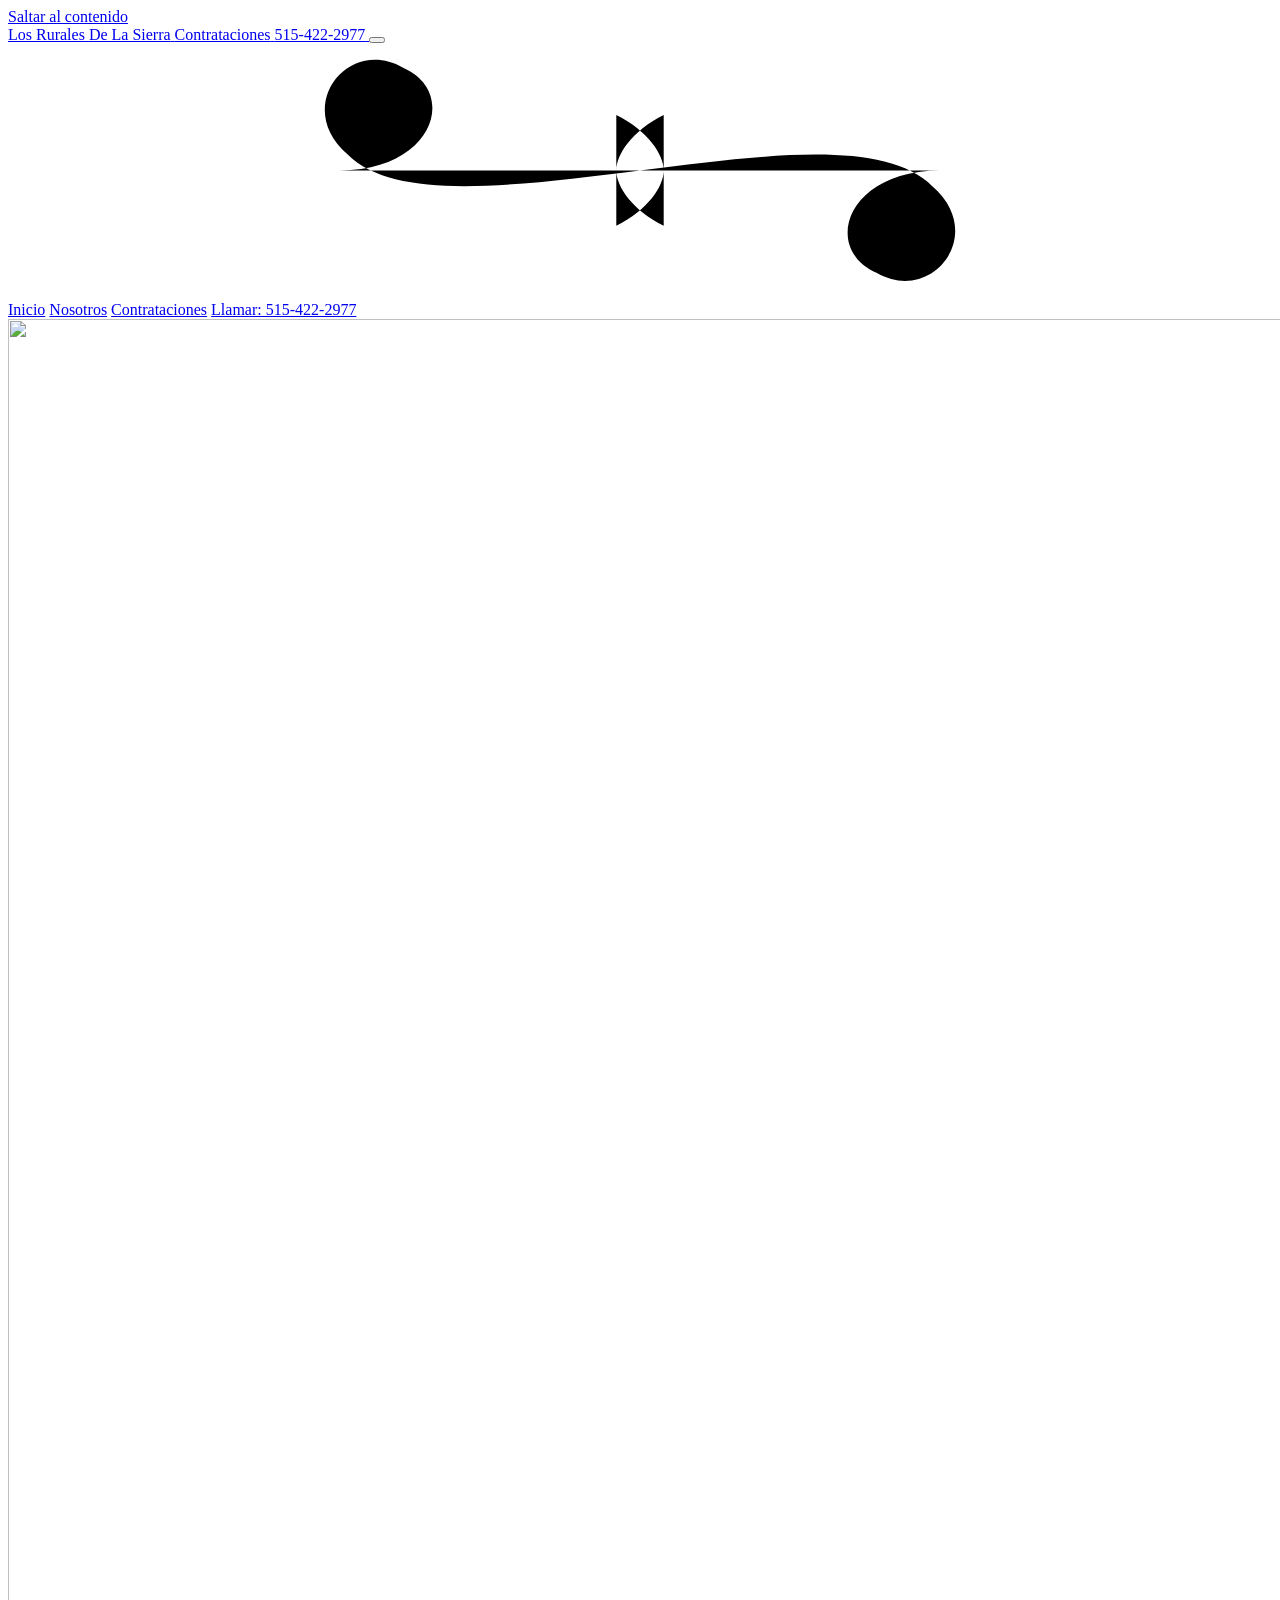
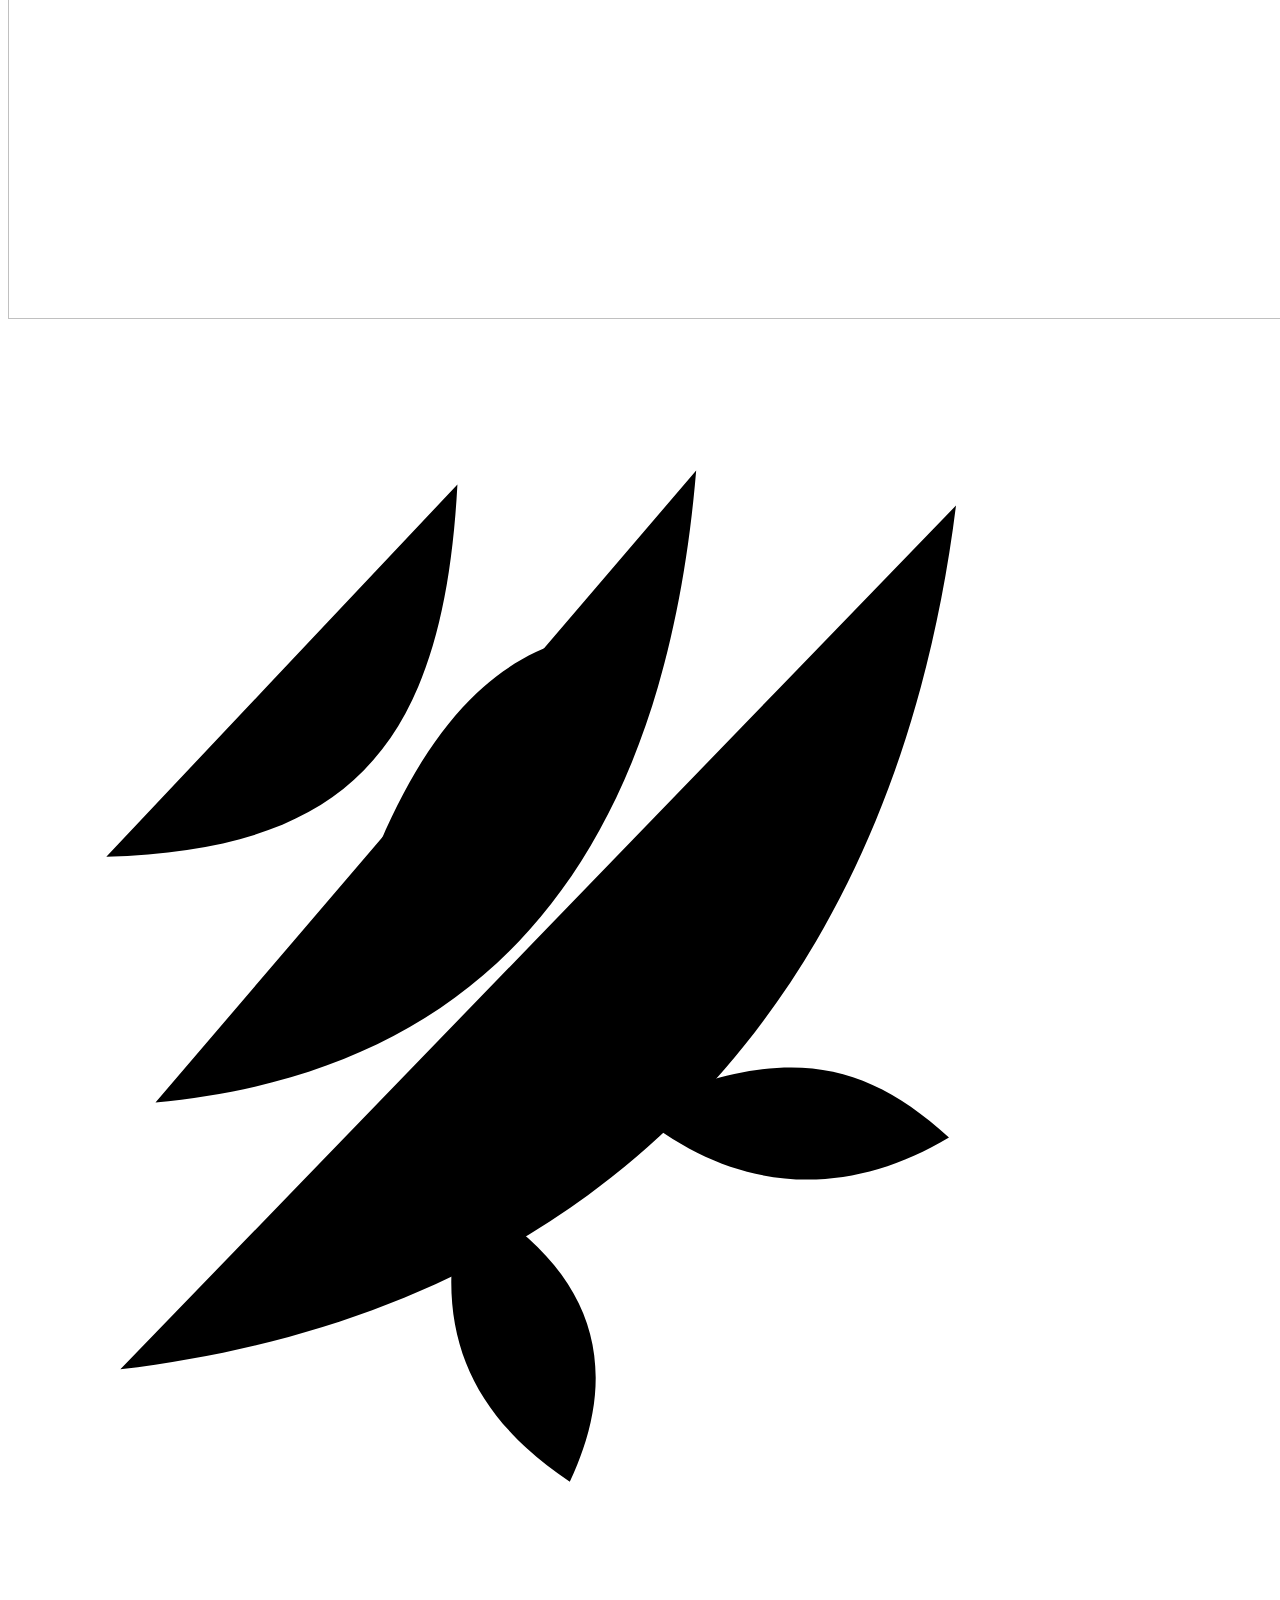
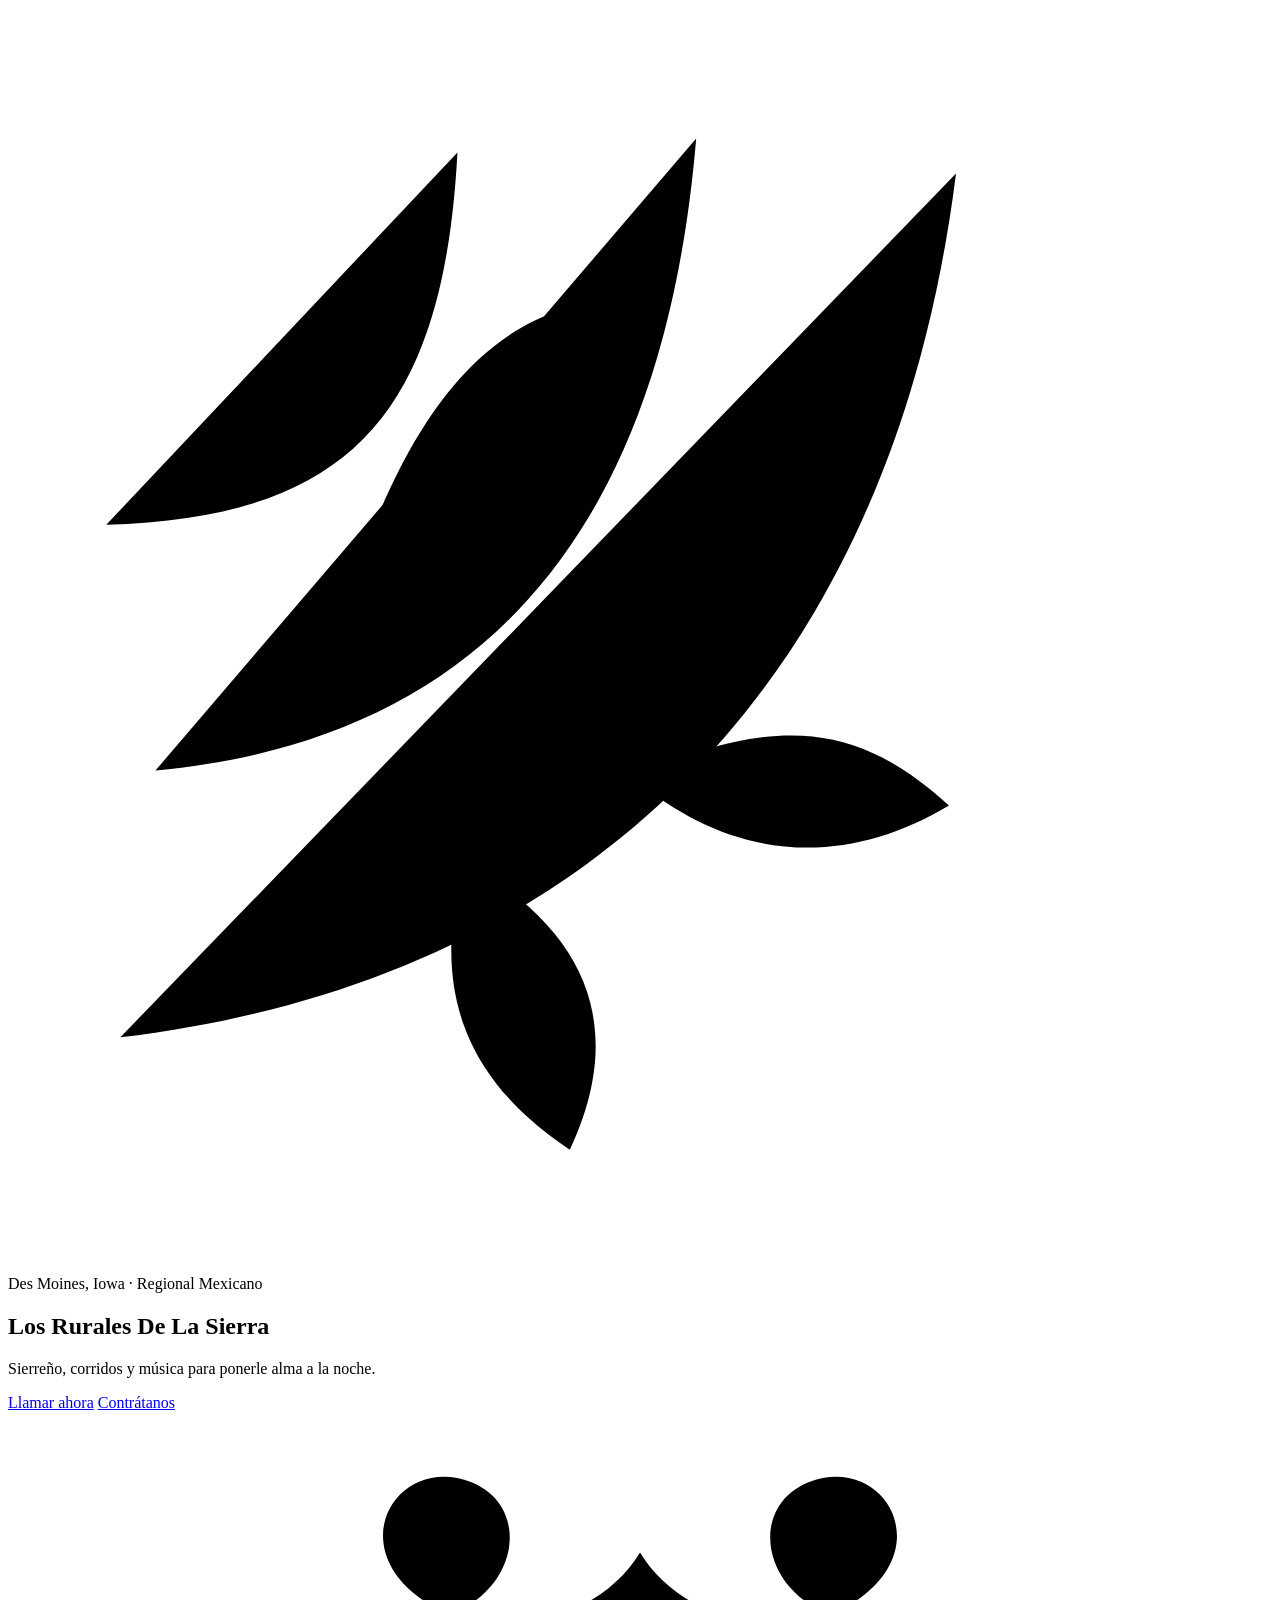
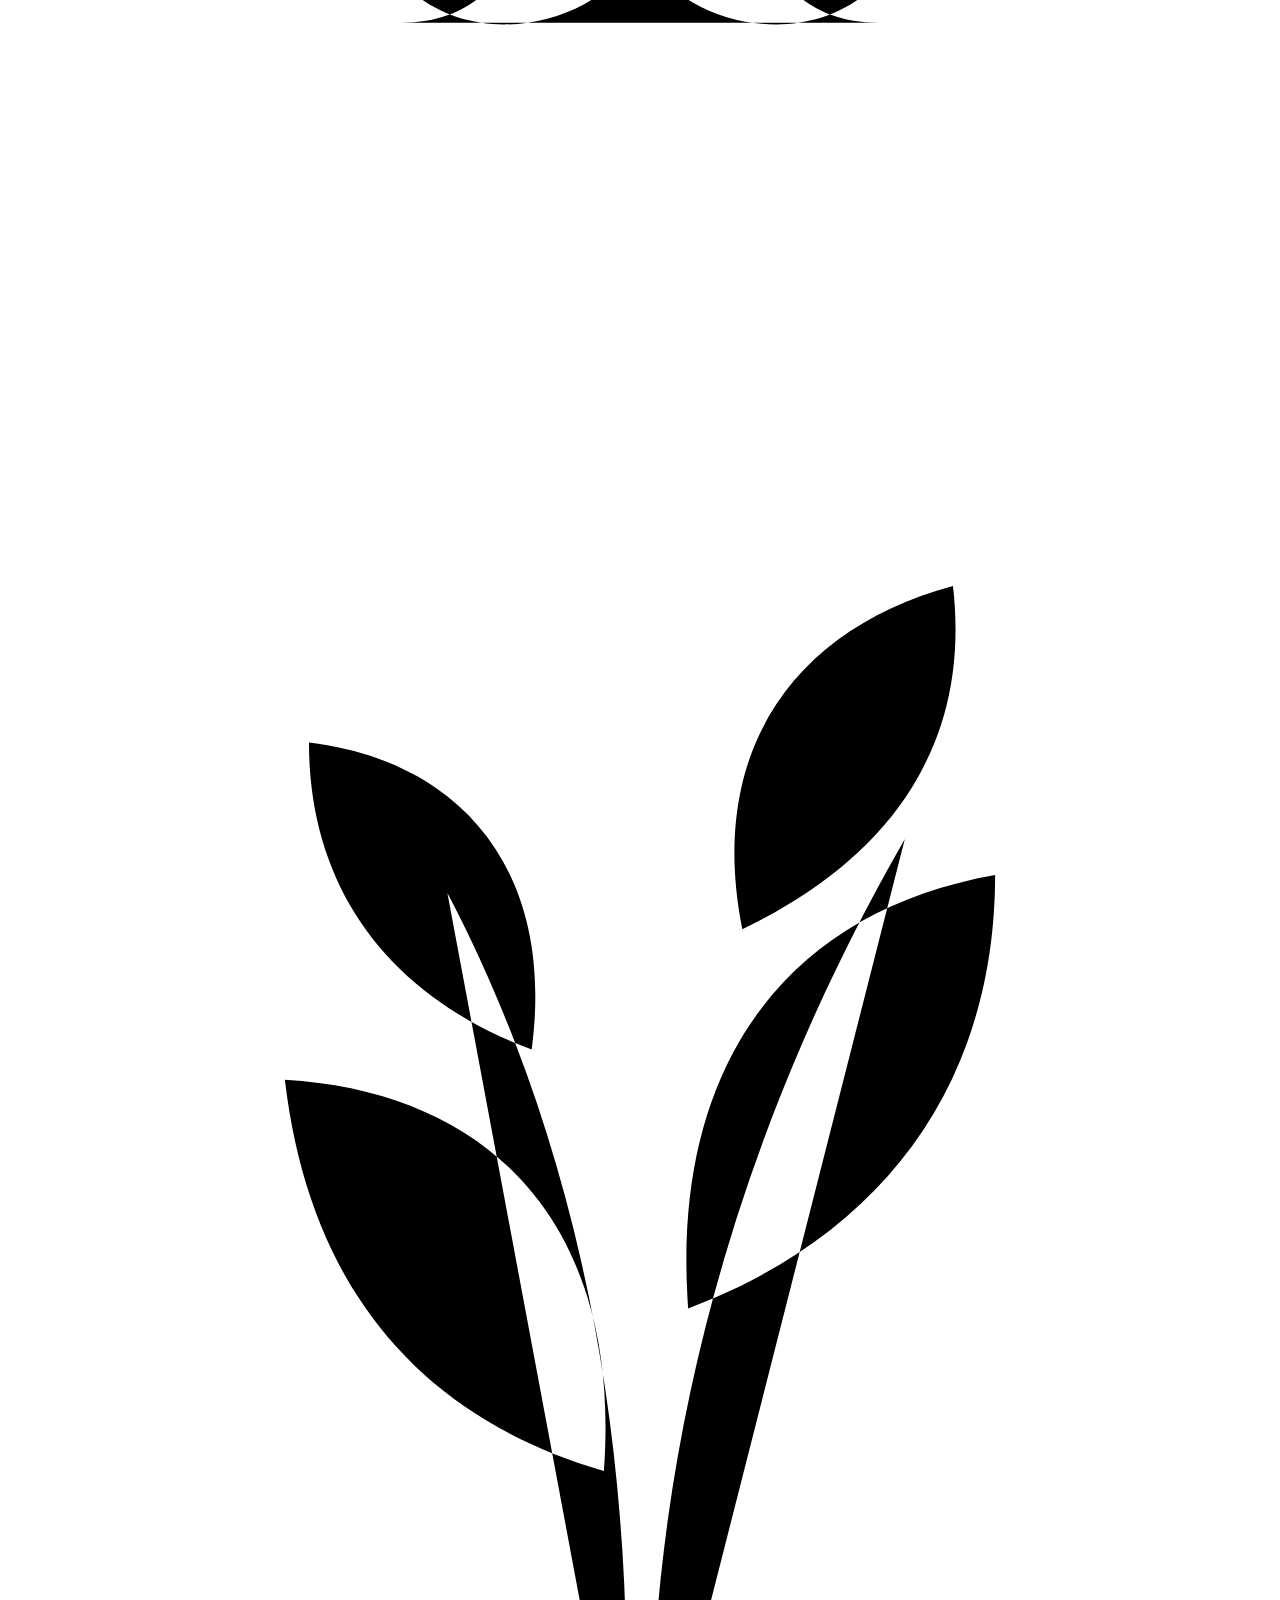
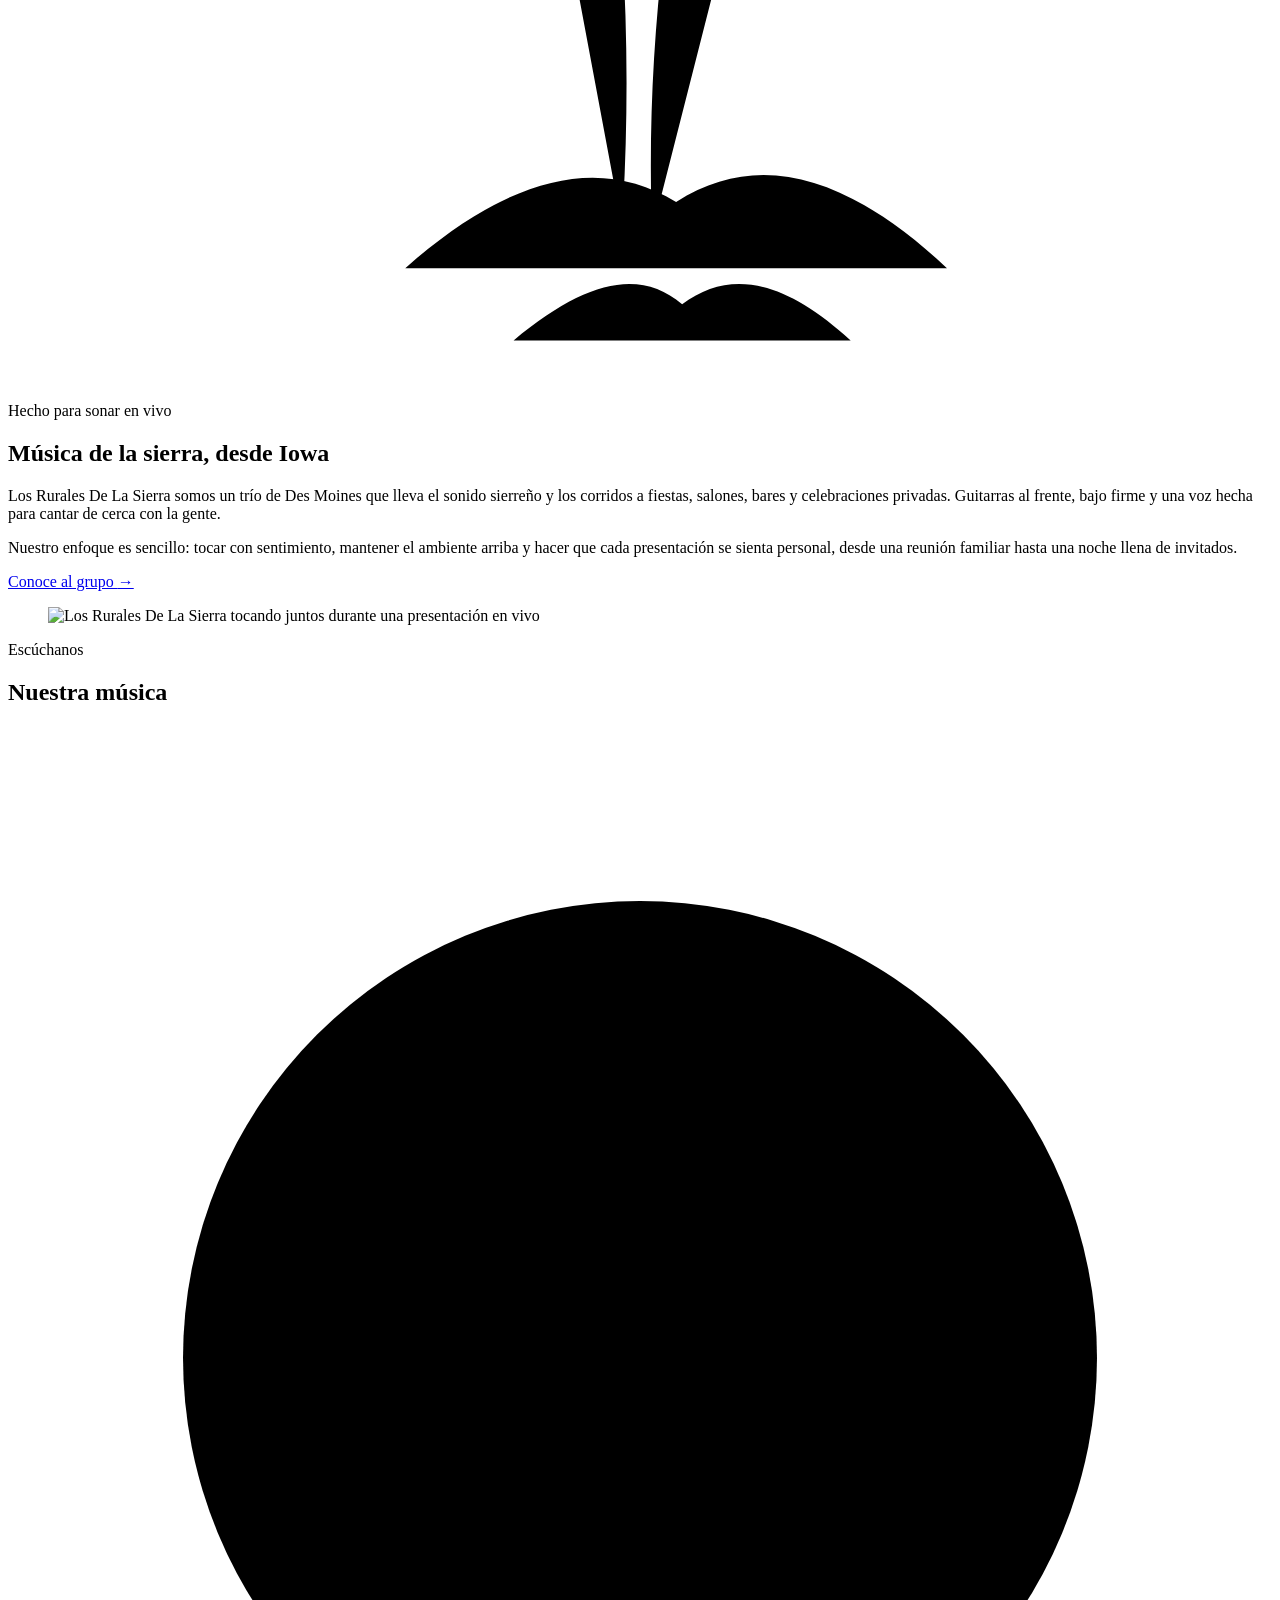
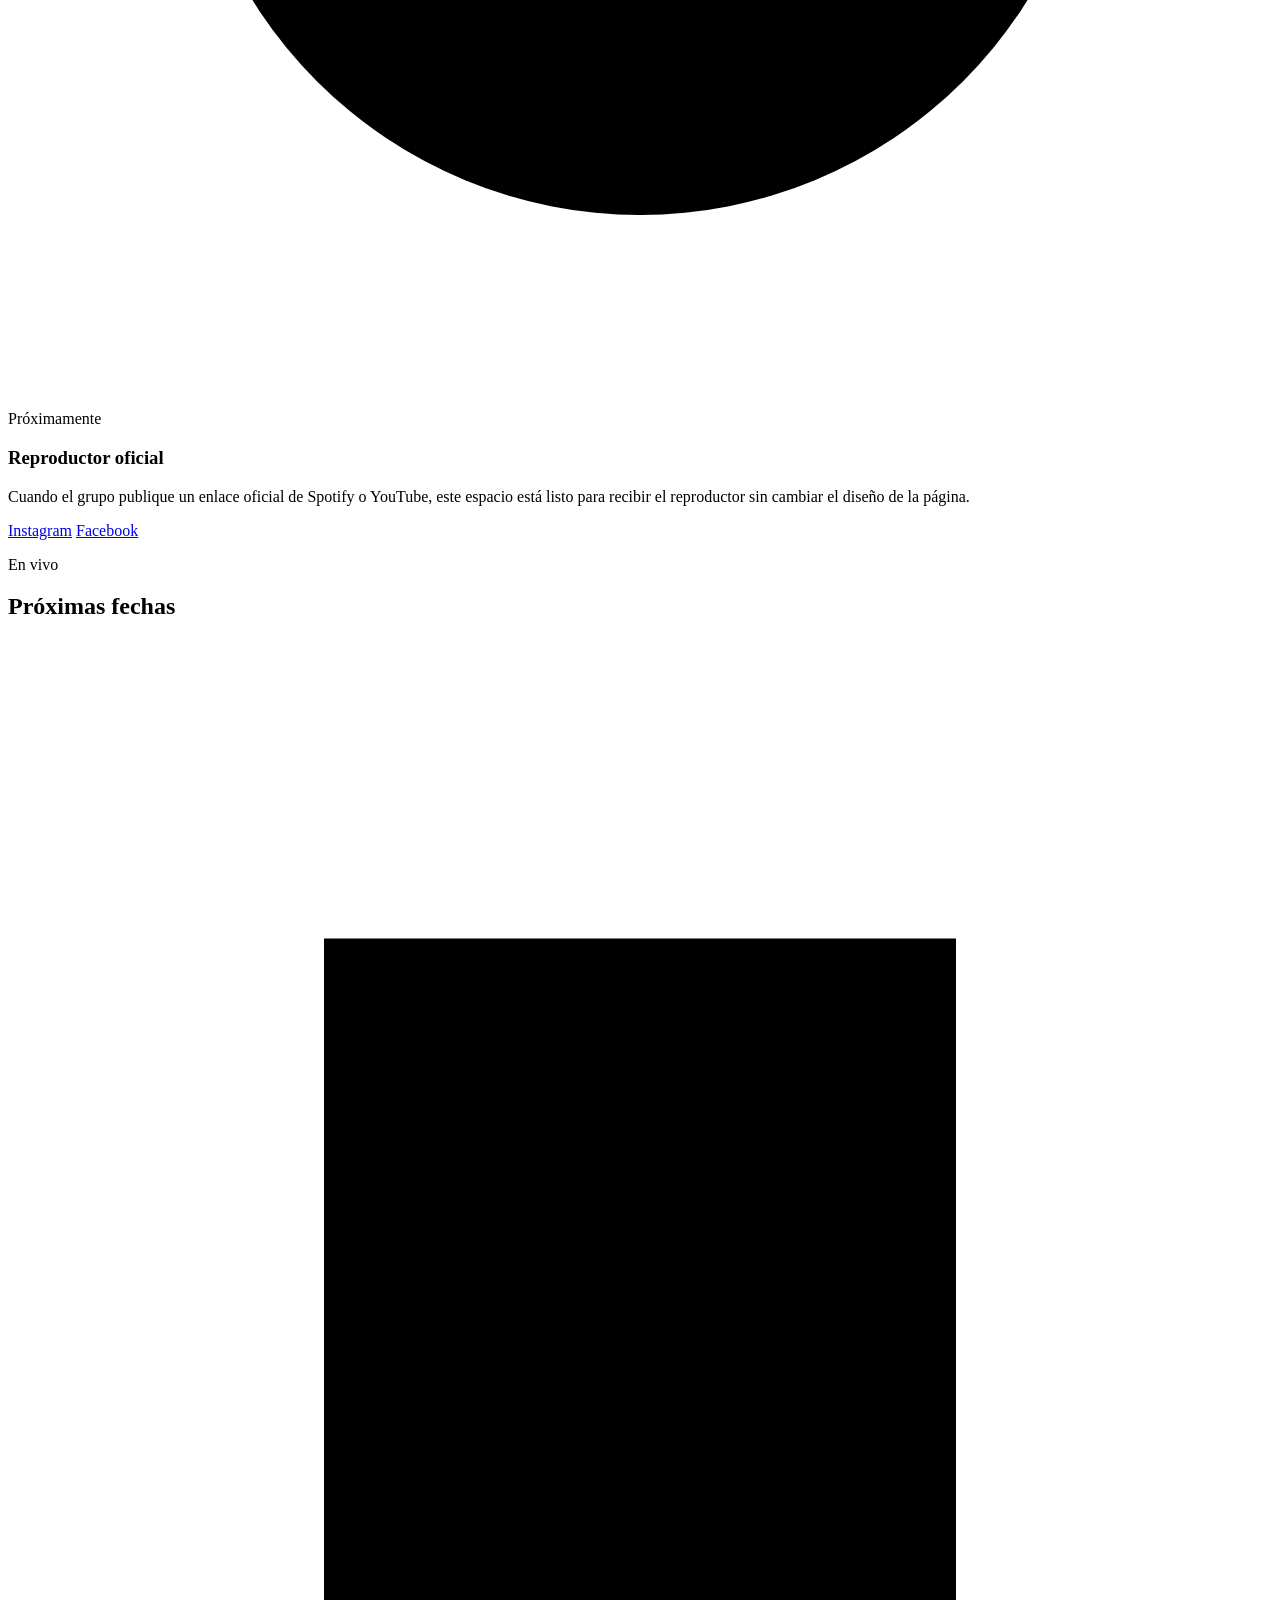
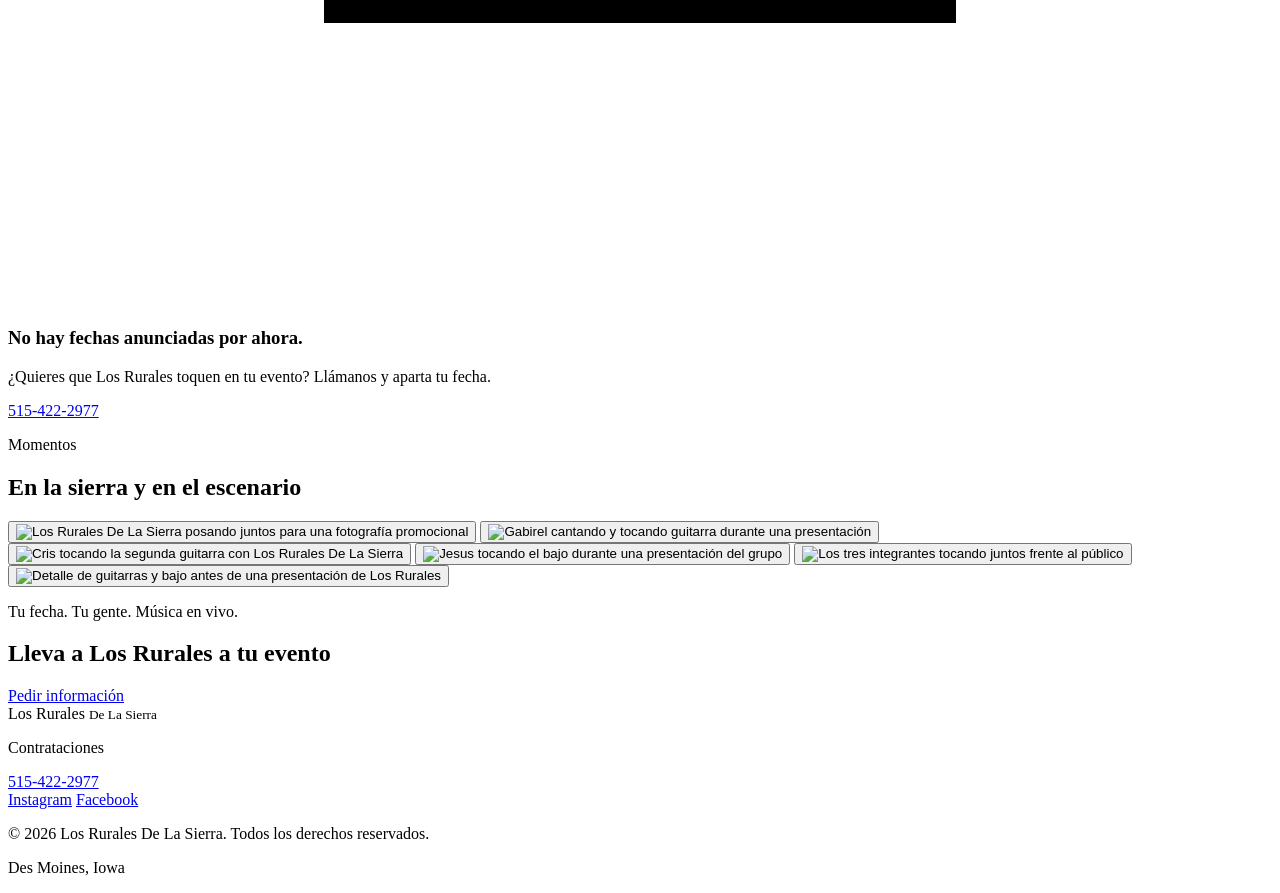
==== index.html @ d5f4f5ae "Add files via upload" ====
<!doctype html>
<html lang="es">
<head>
  <meta charset="utf-8">
  <meta name="viewport" content="width=device-width, initial-scale=1">
  <title>Los Rurales De La Sierra | Música sierreña en Des Moines</title>
  <meta name="description" content="Los Rurales De La Sierra llevan música sierreña y corridos a fiestas, salones y eventos en Des Moines, Iowa. Contrataciones: 515-422-2977.">
  <link rel="canonical" href="https://losruralesdelasierra.com/">
  <meta property="og:type" content="website">
  <meta property="og:title" content="Los Rurales De La Sierra | Des Moines, Iowa">
  <meta property="og:description" content="Música sierreña, corridos y ambiente para fiestas y eventos. Contrataciones al 515-422-2977.">
  <meta property="og:url" content="https://losruralesdelasierra.com/">
  <meta property="og:image" content="https://losruralesdelasierra.com/images/og-cover.jpg">
  <meta property="og:locale" content="es_US">
  <meta name="twitter:card" content="summary_large_image">
  <meta name="twitter:title" content="Los Rurales De La Sierra | Des Moines, Iowa">
  <meta name="twitter:description" content="Música sierreña, corridos y ambiente para fiestas y eventos. Contrataciones al 515-422-2977.">
  <meta name="twitter:image" content="https://losruralesdelasierra.com/images/og-cover.jpg">
  <link rel="icon" href="images/favicon.svg" type="image/svg+xml">
  <link rel="preconnect" href="https://fonts.googleapis.com">
  <link rel="preconnect" href="https://fonts.gstatic.com" crossorigin>
  <link href="https://fonts.googleapis.com/css2?family=Lora:ital,wght@0,400;0,500;0,600;0,700;1,400&family=Pinyon+Script&display=swap" rel="stylesheet">
  <link rel="stylesheet" href="assets/css/style.css">
  <script src="assets/js/main.js" defer></script>
  <script type="application/ld+json">
  {
    "@context": "https://schema.org",
    "@type": "MusicGroup",
    "name": "Los Rurales De La Sierra",
    "alternateName": "Los Rurales",
    "genre": ["Sierreño", "Corridos", "Regional Mexicano"],
    "telephone": "+1-515-422-2977",
    "areaServed": "Des Moines, Iowa",
    "url": "https://losruralesdelasierra.com/",
    "image": "https://losruralesdelasierra.com/images/og-cover.jpg",
    "sameAs": [
      "https://www.instagram.com/losruralesdelasierra?stkn=MTc0MmJ3a2FyaG13NQ==",
      "https://www.facebook.com/share/1DxSZ4z28a/?mibextid=wwXIfr"
    ],
    "member": [
      {"@type": "OrganizationRole", "member": {"@type": "Person", "name": "Gabirel"}, "roleName": "Voz principal y guitarra"},
      {"@type": "OrganizationRole", "member": {"@type": "Person", "name": "Cris"}, "roleName": "Segunda guitarra"},
      {"@type": "OrganizationRole", "member": {"@type": "Person", "name": "Jesus"}, "roleName": "Bajo"}
    ]
  }
  </script>
</head>
<body class="page page--home">
  <a class="skip-link" href="#main">Saltar al contenido</a>

  <header class="site-header" data-site-header>
    <div class="site-header__inner shell">
      <a class="site-header__brand" href="index.html" aria-label="Los Rurales De La Sierra, inicio">
        <span class="site-header__brand-main">Los Rurales</span>
        <span class="site-header__brand-sub">De La Sierra</span>
      </a>

      <a class="site-header__phone" href="tel:5154222977" aria-label="Llamar al 515-422-2977">
        <span class="site-header__phone-label">Contrataciones</span>
        <span>515-422-2977</span>
      </a>

      <button class="nav-toggle" type="button" aria-expanded="false" aria-controls="site-nav" aria-label="Abrir menú">
        <span></span>
        <span></span>
      </button>

      <nav class="site-nav" id="site-nav" aria-label="Navegación principal">
        <div class="site-nav__ornament" aria-hidden="true">
          <svg viewBox="0 0 160 32" role="img">
            <path d="M4 16h38c12 0 15-10 8-13-7-4-14 5-7 11 6 6 21 4 37 2 16-2 31-4 37 2 7 6 0 15-7 11-7-3-4-13 8-13h38"/>
            <path d="M77 9c4 2 6 5 6 7s-2 5-6 7M83 9c-4 2-6 5-6 7s2 5 6 7"/>
          </svg>
        </div>
        <a href="index.html" aria-current="page">Inicio</a>
        <a href="about.html">Nosotros</a>
        <a href="booking.html">Contrataciones</a>
        <a class="site-nav__call" href="tel:5154222977">Llamar: 515-422-2977</a>
      </nav>
    </div>
  </header>

  <main id="main">
    <section class="hero" aria-labelledby="hero-title">
      <div class="hero__media parallax-hero" aria-hidden="true">
        <img src="images/hero-band.jpg" width="2400" height="1600" alt="" decoding="async" fetchpriority="high">
      </div>
      <div class="hero__scrim"></div>
      <div class="hero__texture" aria-hidden="true"></div>

      <svg class="hero__corner hero__corner--left" viewBox="0 0 180 180" aria-hidden="true">
        <path d="M14 76c34-1 48-15 50-53M21 111c43-4 72-30 77-90M16 149c67-8 110-51 119-123"/>
        <path d="M53 74c9-21 21-31 38-30-5 16-16 27-38 30Zm36 38c20-9 32-8 45 4-15 9-31 8-45-4Zm-24 12c-5 18 0 31 15 41 8-17 3-31-15-41Z"/>
      </svg>
      <svg class="hero__corner hero__corner--right" viewBox="0 0 180 180" aria-hidden="true">
        <path d="M14 76c34-1 48-15 50-53M21 111c43-4 72-30 77-90M16 149c67-8 110-51 119-123"/>
        <path d="M53 74c9-21 21-31 38-30-5 16-16 27-38 30Zm36 38c20-9 32-8 45 4-15 9-31 8-45-4Zm-24 12c-5 18 0 31 15 41 8-17 3-31-15-41Z"/>
      </svg>

      <div class="hero__content shell">
        <p class="eyebrow hero__eyebrow">Des Moines, Iowa · Regional Mexicano</p>
        <h1 class="hero__title" id="hero-title" data-text="Los Rurales De La Sierra">Los Rurales De La Sierra</h1>
        <p class="hero__tagline">Sierreño, corridos y música para ponerle alma a la noche.</p>
        <div class="hero__actions">
          <a class="button button--gold" href="tel:5154222977">Llamar ahora</a>
          <a class="button button--outline" href="booking.html">Contrátanos</a>
        </div>
      </div>

      <div class="hero__bottom-rule" aria-hidden="true">
        <span></span>
        <svg viewBox="0 0 90 30">
          <path d="M2 15h26c8 0 10-8 5-10-5-2-9 4-4 8 5 4 13 2 16-3 3 5 11 7 16 3 5-4 1-10-4-8-5 2-3 10 5 10h26"/>
        </svg>
        <span></span>
      </div>
    </section>

    <section class="intro section section--paper-grain">
      <div class="shell intro__grid">
        <div class="intro__ornament reveal" aria-hidden="true">
          <svg viewBox="0 0 210 290">
            <path d="M102 264c4-63-8-115-29-155M107 265c-2-55 11-111 42-165M99 205c-31-9-49-31-53-65 34 2 56 24 53 65Zm14-27c32-12 51-37 51-72-34 6-54 31-51 72Zm-26-43c-24-9-37-27-37-51 25 3 41 21 37 51Zm35-20c25-12 38-31 35-57-26 7-41 27-35 57Z"/>
            <path d="M66 271c17-15 32-19 45-11 14-9 29-4 45 11M84 283c12-10 21-12 28-6 8-6 17-4 28 6"/>
          </svg>
        </div>

        <div class="intro__copy reveal">
          <p class="eyebrow">Hecho para sonar en vivo</p>
          <h2 class="section-title">Música de la sierra, desde Iowa</h2>
          <p>Los Rurales De La Sierra somos un trío de Des Moines que lleva el sonido sierreño y los corridos a fiestas, salones, bares y celebraciones privadas. Guitarras al frente, bajo firme y una voz hecha para cantar de cerca con la gente.</p>
          <p>Nuestro enfoque es sencillo: tocar con sentimiento, mantener el ambiente arriba y hacer que cada presentación se sienta personal, desde una reunión familiar hasta una noche llena de invitados.</p>
          <a class="text-link" href="about.html">Conoce al grupo <span aria-hidden="true">→</span></a>
        </div>

        <figure class="intro__photo ornate-frame reveal">
          <img src="images/band-live.jpg" width="1600" height="1200" loading="lazy" decoding="async" alt="Los Rurales De La Sierra tocando juntos durante una presentación en vivo">
        </figure>
      </div>
    </section>

    <section class="music section" aria-labelledby="music-title">
      <div class="shell">
        <div class="section-heading reveal">
          <p class="eyebrow">Escúchanos</p>
          <h2 class="section-title" id="music-title">Nuestra música</h2>
          <div class="braid-rule" aria-hidden="true"><span></span></div>
        </div>

        <div class="music-card reveal">
          <div class="music-card__art" aria-hidden="true">
            <svg viewBox="0 0 260 260">
              <circle cx="130" cy="130" r="94"/>
              <circle cx="130" cy="130" r="72"/>
              <circle cx="130" cy="130" r="14"/>
              <path d="M130 36c14 19 19 36 16 53M224 130c-19 14-36 19-53 16M130 224c-14-19-19-36-16-53M36 130c19-14 36-19 53-16"/>
              <path d="M72 63c17 6 29 18 37 34M197 72c-6 17-18 29-34 37M188 197c-17-6-29-18-37-34M63 188c6-17 18-29 34-37"/>
            </svg>
          </div>
          <div class="music-card__copy">
            <p class="music-card__kicker">Próximamente</p>
            <h3>Reproductor oficial</h3>
            <p>Cuando el grupo publique un enlace oficial de Spotify o YouTube, este espacio está listo para recibir el reproductor sin cambiar el diseño de la página.</p>
            <div class="music-card__links">
              <a class="button button--outline" href="https://www.instagram.com/losruralesdelasierra?stkn=MTc0MmJ3a2FyaG13NQ==" target="_blank" rel="noopener noreferrer">Instagram</a>
              <a class="button button--outline" href="https://www.facebook.com/share/1DxSZ4z28a/?mibextid=wwXIfr" target="_blank" rel="noopener noreferrer">Facebook</a>
            </div>
          </div>
        </div>
      </div>
    </section>

    <section class="shows section section--charcoal" aria-labelledby="shows-title">
      <div class="shell">
        <div class="section-heading reveal">
          <p class="eyebrow">En vivo</p>
          <h2 class="section-title" id="shows-title">Próximas fechas</h2>
          <div class="braid-rule" aria-hidden="true"><span></span></div>
        </div>

        <div class="shows__list" data-shows-list aria-live="polite"></div>

        <div class="shows__empty reveal" data-shows-empty>
          <svg viewBox="0 0 72 72" aria-hidden="true">
            <path d="M18 17h36v39H18zM18 28h36M27 12v11M45 12v11"/>
            <path d="M28 39h16M28 47h11"/>
          </svg>
          <div>
            <h3>No hay fechas anunciadas por ahora.</h3>
            <p>¿Quieres que Los Rurales toquen en tu evento? Llámanos y aparta tu fecha.</p>
          </div>
          <a class="button button--gold" href="tel:5154222977">515-422-2977</a>
        </div>

        <template id="show-row-template">
          <article class="show-row">
            <time class="show-row__date" datetime="2026-10-17">
              <span class="show-row__month">OCT</span>
              <span class="show-row__day">17</span>
            </time>
            <div class="show-row__details">
              <h3>Nombre del lugar</h3>
              <p>Des Moines, IA</p>
            </div>
            <a class="show-row__link" href="booking.html">Información <span aria-hidden="true">→</span></a>
          </article>
        </template>
      </div>
    </section>

    <section class="gallery section" aria-labelledby="gallery-title">
      <div class="shell">
        <div class="section-heading reveal">
          <p class="eyebrow">Momentos</p>
          <h2 class="section-title" id="gallery-title">En la sierra y en el escenario</h2>
          <div class="braid-rule" aria-hidden="true"><span></span></div>
        </div>

        <div class="gallery-strip reveal" data-gallery>
          <button class="gallery-strip__item" type="button" data-lightbox-trigger aria-label="Abrir foto 1 en grande">
            <img src="images/gallery-01.jpg" width="1200" height="1500" loading="lazy" decoding="async" alt="Los Rurales De La Sierra posando juntos para una fotografía promocional">
          </button>
          <button class="gallery-strip__item" type="button" data-lightbox-trigger aria-label="Abrir foto 2 en grande">
            <img src="images/gallery-02.jpg" width="1200" height="1500" loading="lazy" decoding="async" alt="Gabirel cantando y tocando guitarra durante una presentación">
          </button>
          <button class="gallery-strip__item" type="button" data-lightbox-trigger aria-label="Abrir foto 3 en grande">
            <img src="images/gallery-03.jpg" width="1200" height="1500" loading="lazy" decoding="async" alt="Cris tocando la segunda guitarra con Los Rurales De La Sierra">
          </button>
          <button class="gallery-strip__item" type="button" data-lightbox-trigger aria-label="Abrir foto 4 en grande">
            <img src="images/gallery-04.jpg" width="1200" height="1500" loading="lazy" decoding="async" alt="Jesus tocando el bajo durante una presentación del grupo">
          </button>
          <button class="gallery-strip__item" type="button" data-lightbox-trigger aria-label="Abrir foto 5 en grande">
            <img src="images/gallery-05.jpg" width="1200" height="1500" loading="lazy" decoding="async" alt="Los tres integrantes tocando juntos frente al público">
          </button>
          <button class="gallery-strip__item" type="button" data-lightbox-trigger aria-label="Abrir foto 6 en grande">
            <img src="images/gallery-06.jpg" width="1200" height="1500" loading="lazy" decoding="async" alt="Detalle de guitarras y bajo antes de una presentación de Los Rurales">
          </button>
        </div>
      </div>
    </section>

    <section class="cta-band">
      <div class="shell cta-band__inner reveal">
        <div>
          <p class="eyebrow">Tu fecha. Tu gente. Música en vivo.</p>
          <h2 class="section-title">Lleva a Los Rurales a tu evento</h2>
        </div>
        <a class="button button--gold" href="booking.html">Pedir información</a>
      </div>
    </section>
  </main>

  <footer class="site-footer">
    <div class="shell site-footer__grid">
      <div class="site-footer__brand">
        <span>Los Rurales</span>
        <small>De La Sierra</small>
      </div>
      <div class="site-footer__contact">
        <p>Contrataciones</p>
        <a href="tel:5154222977">515-422-2977</a>
      </div>
      <div class="site-footer__social">
        <a href="https://www.instagram.com/losruralesdelasierra?stkn=MTc0MmJ3a2FyaG13NQ==" target="_blank" rel="noopener noreferrer">Instagram</a>
        <a href="https://www.facebook.com/share/1DxSZ4z28a/?mibextid=wwXIfr" target="_blank" rel="noopener noreferrer">Facebook</a>
      </div>
    </div>
    <div class="shell site-footer__bottom">
      <p>© <span data-current-year>2026</span> Los Rurales De La Sierra. Todos los derechos reservados.</p>
      <p>Des Moines, Iowa</p>
    </div>
  </footer>

  <div class="lightbox" data-lightbox hidden role="dialog" aria-modal="true" aria-label="Visor de fotografías">
    <button class="lightbox__backdrop" type="button" data-lightbox-backdrop aria-label="Cerrar visor"></button>
    <div class="lightbox__panel">
      <button class="lightbox__close" type="button" data-lightbox-close aria-label="Cerrar fotografía">×</button>
      <button class="lightbox__nav lightbox__nav--prev" type="button" data-lightbox-prev aria-label="Fotografía anterior">←</button>
      <figure class="lightbox__figure">
        <img data-lightbox-image src="images/gallery-01.jpg" width="1200" height="1500" alt="Los Rurales De La Sierra posando juntos para una fotografía promocional">
        <figcaption data-lightbox-caption></figcaption>
      </figure>
      <button class="lightbox__nav lightbox__nav--next" type="button" data-lightbox-next aria-label="Fotografía siguiente">→</button>
    </div>
  </div>
</body>
</html>
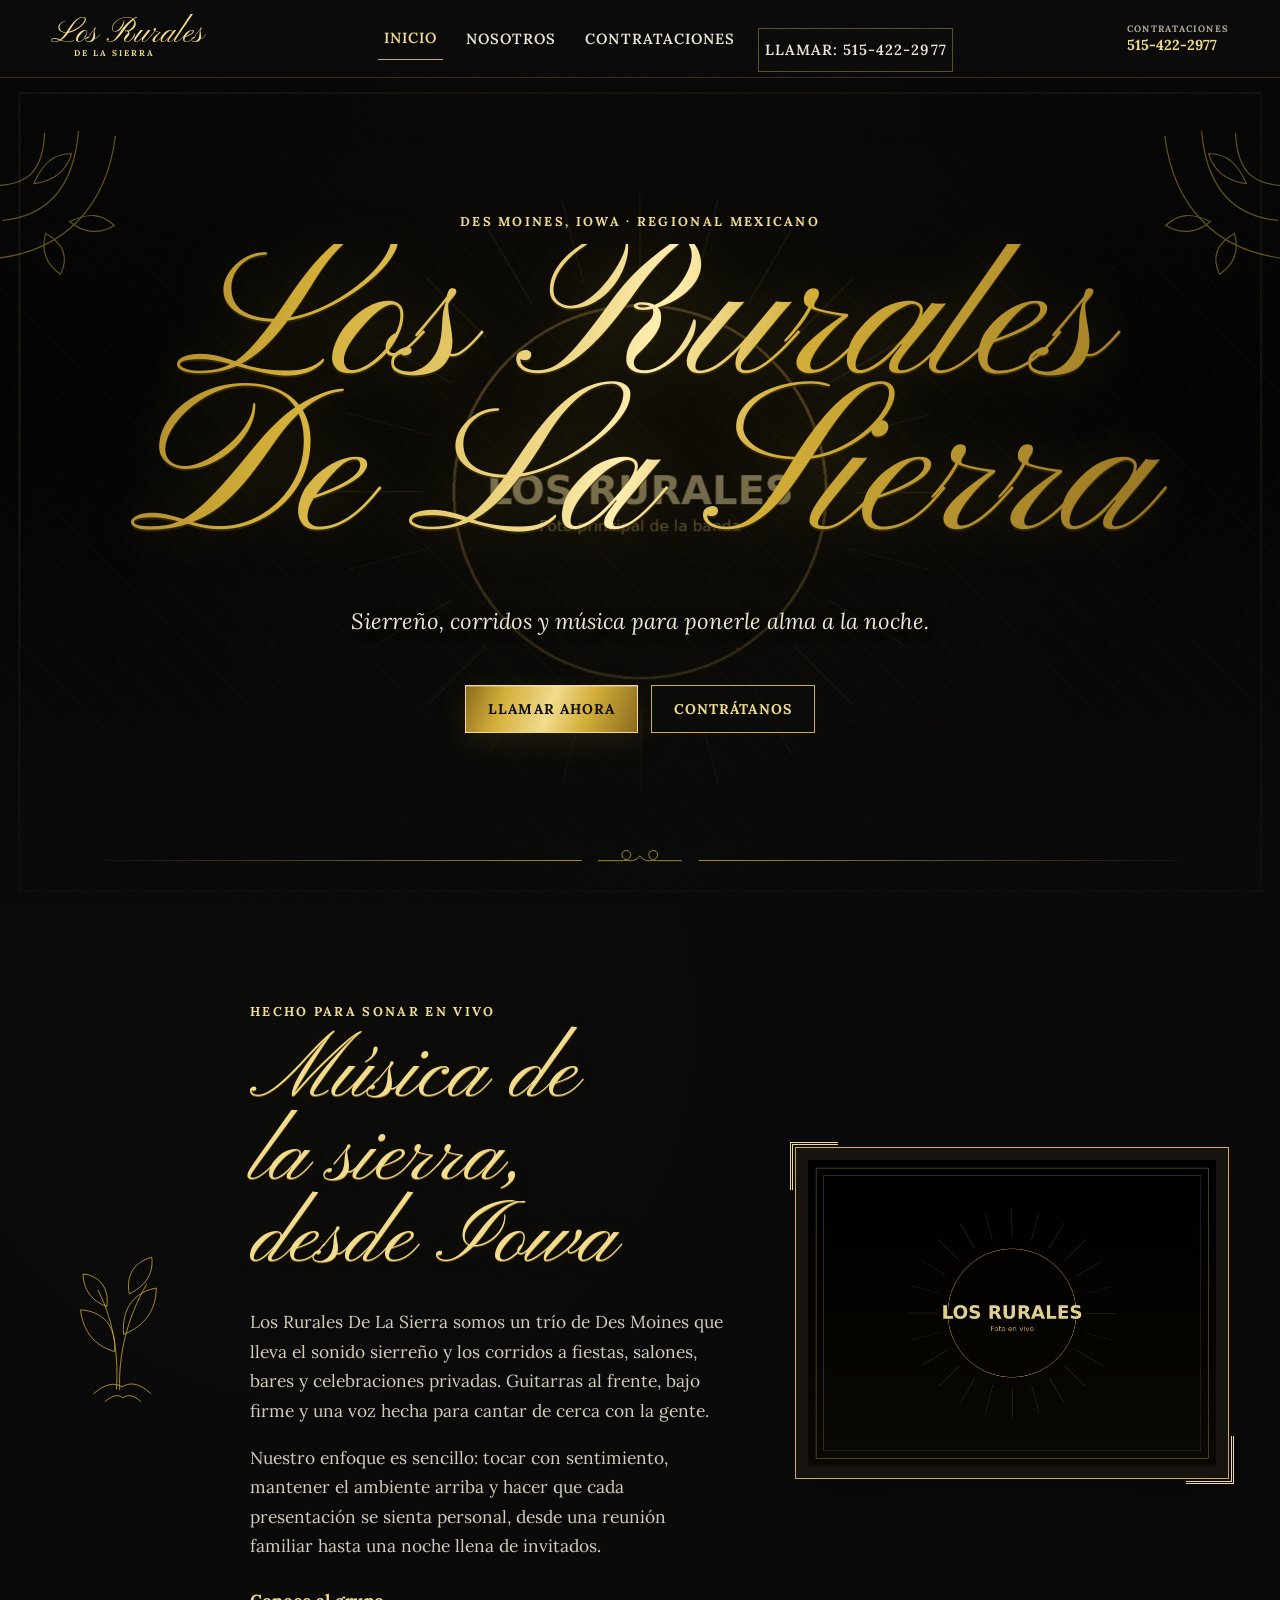
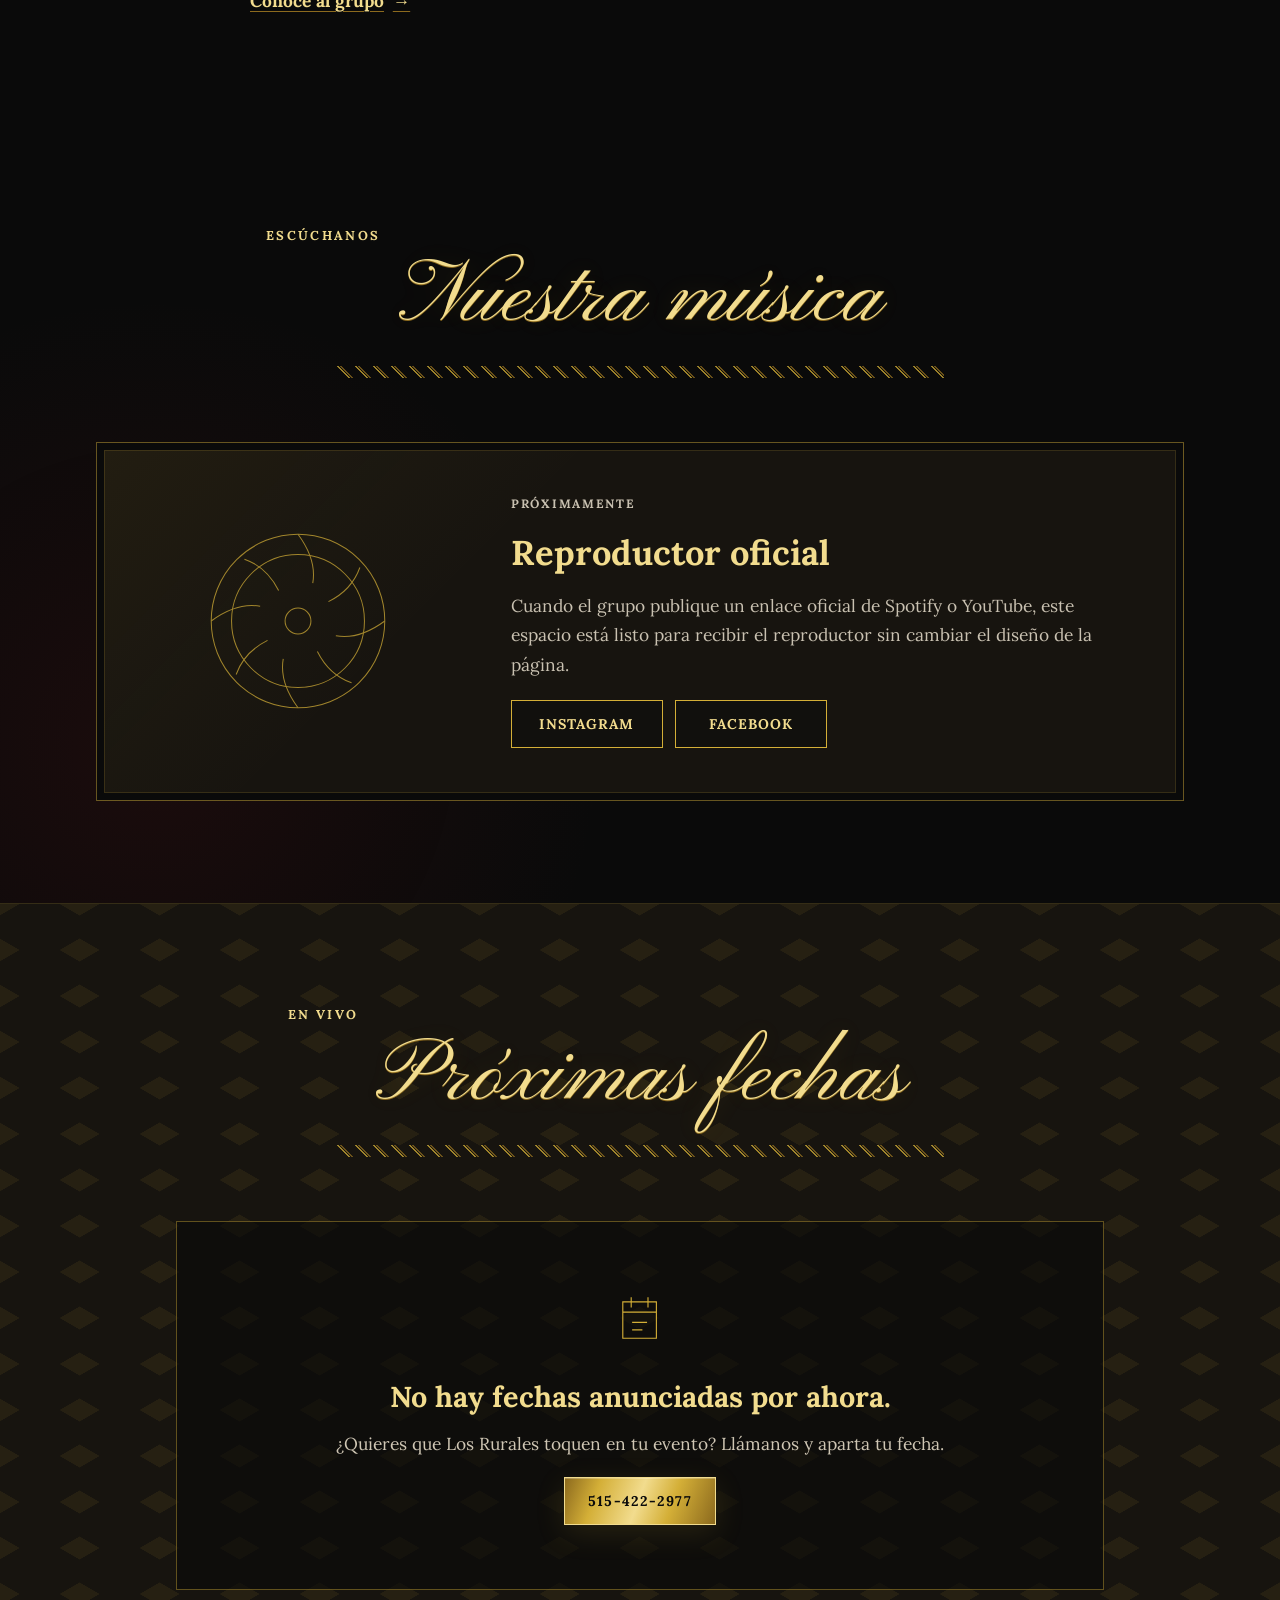
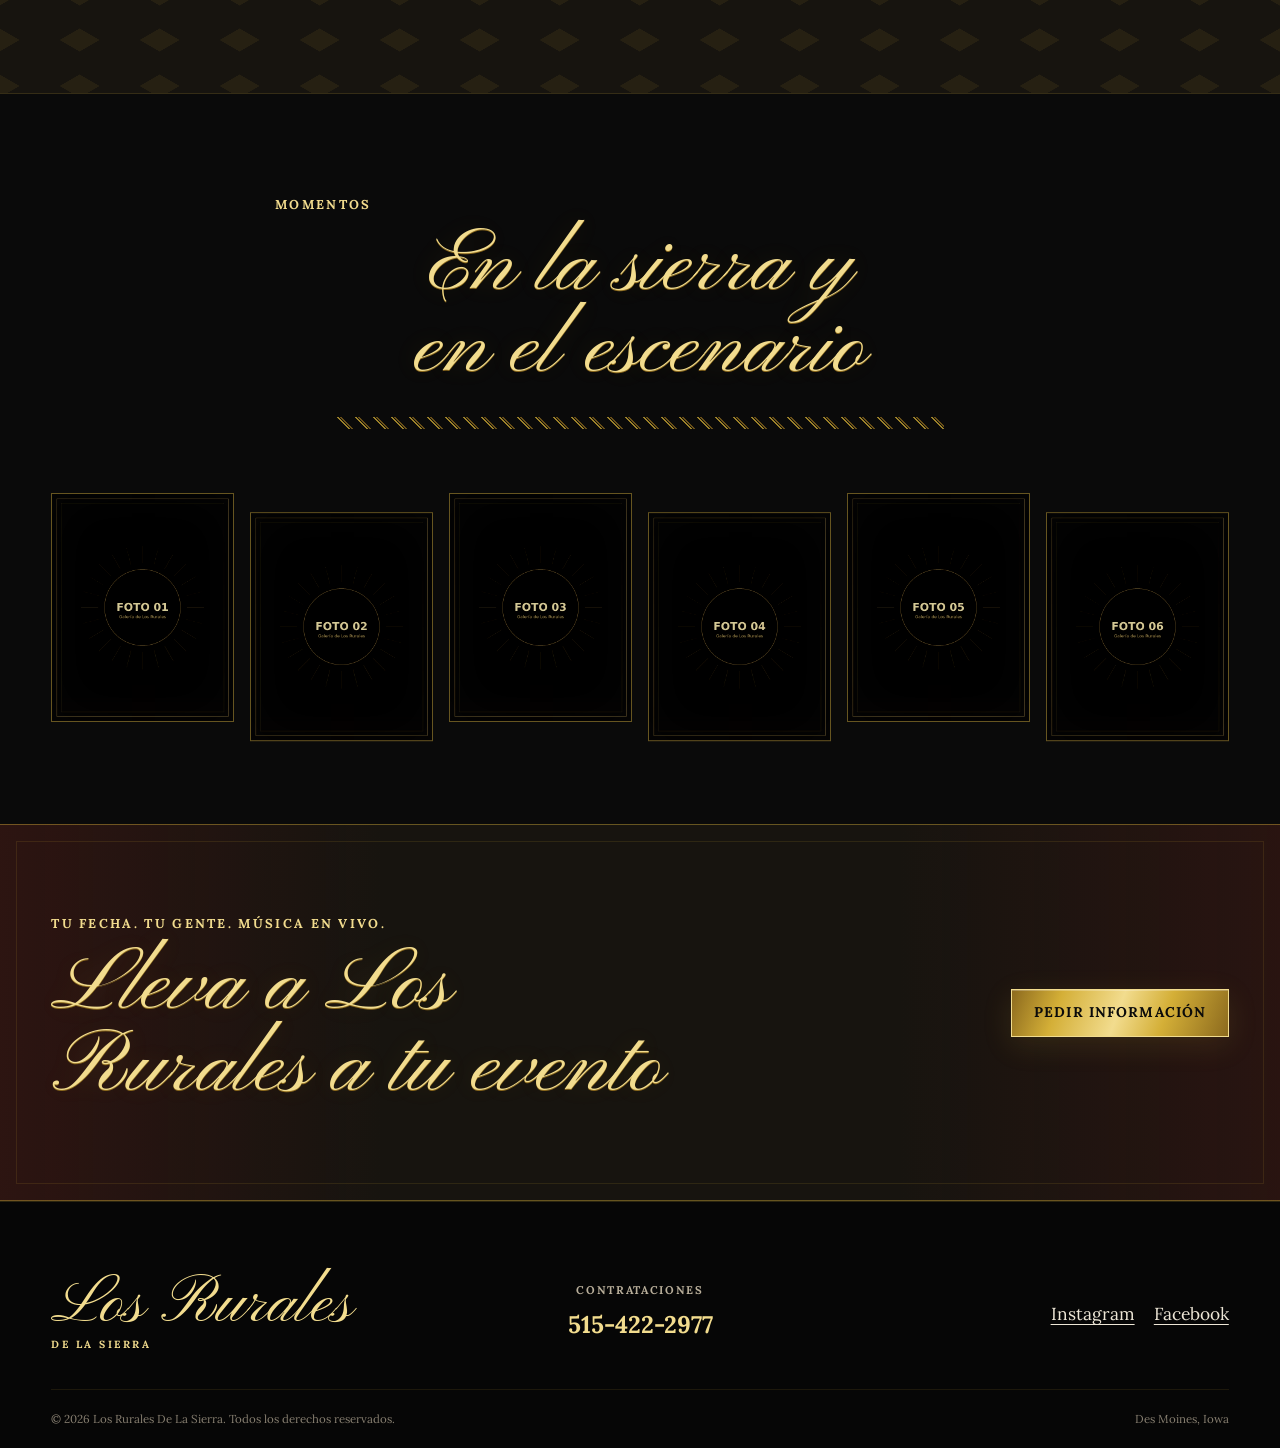
==== commit 708190e3: "Remove 'Corridos' from genre list" ====
--- a/index.html
+++ b/index.html
@@ -28,7 +28,7 @@
     "@type": "MusicGroup",
     "name": "Los Rurales De La Sierra",
     "alternateName": "Los Rurales",
-    "genre": ["Sierreño", "Corridos", "Regional Mexicano"],
+    "genre": ["Sierreño", "Regional Mexicano"],
     "telephone": "+1-515-422-2977",
     "areaServed": "Des Moines, Iowa",
     "url": "https://losruralesdelasierra.com/",
--- a/assets/css/style.css
+++ b/assets/css/style.css
@@ -0,0 +1,1912 @@
+:root {
+  --black: #0A0A0A;
+  --charcoal: #17140F;
+  --gold: #D4AF37;
+  --gold-light: #F2DC8E;
+  --gold-deep: #8C6A1E;
+  --bone: #EDE6D6;
+  --rojo: #7A1418;
+  --ink-muted: #B8AE9A;
+  --black-soft: rgba(10, 10, 10, 0.76);
+  --gold-line: rgba(212, 175, 55, 0.42);
+  --gold-faint: rgba(212, 175, 55, 0.12);
+  --shell: min(92vw, 1600px);
+  --section-space: clamp(4rem, 8vw, 9rem);
+  --display: "Pinyon Script", "Times New Roman", serif;
+  --body: "Lora", Georgia, serif;
+  --header-height: clamp(4.75rem, 6vw, 6.25rem);
+  --ease: cubic-bezier(.2, .75, .25, 1);
+}
+
+* {
+  box-sizing: border-box;
+}
+
+html {
+  scroll-behavior: smooth;
+  background: var(--black);
+}
+
+body {
+  margin: 0;
+  min-width: 0;
+  overflow-x: hidden;
+  color: var(--bone);
+  background: var(--black);
+  font-family: var(--body);
+  font-size: clamp(1rem, 0.96rem + 0.16vw, 1.12rem);
+  line-height: 1.7;
+  -webkit-font-smoothing: antialiased;
+  text-rendering: optimizeLegibility;
+  padding-bottom: env(safe-area-inset-bottom);
+}
+
+body::before {
+  content: "";
+  position: fixed;
+  inset: 0;
+  z-index: 5000;
+  pointer-events: none;
+  opacity: 0.038;
+  background-image: url("data:image/svg+xml,%3Csvg xmlns='http://www.w3.org/2000/svg' width='150' height='150' viewBox='0 0 150 150'%3E%3Cfilter id='n'%3E%3CfeTurbulence type='fractalNoise' baseFrequency='.72' numOctaves='4' stitchTiles='stitch' seed='11'/%3E%3C/filter%3E%3Crect width='100%25' height='100%25' filter='url(%23n)' opacity='.72'/%3E%3C/svg%3E");
+}
+
+img,
+svg {
+  display: block;
+  max-width: 100%;
+}
+
+img {
+  height: auto;
+}
+
+a {
+  color: inherit;
+  text-decoration-thickness: 1px;
+  text-underline-offset: 0.23em;
+}
+
+button,
+input,
+select,
+textarea {
+  font: inherit;
+}
+
+button,
+a,
+input,
+select,
+textarea {
+  -webkit-tap-highlight-color: transparent;
+}
+
+button {
+  color: inherit;
+}
+
+:focus-visible {
+  outline: 2px solid var(--gold-light);
+  outline-offset: 4px;
+}
+
+::selection {
+  color: var(--black);
+  background: var(--gold-light);
+}
+
+[hidden] {
+  display: none;
+}
+
+.shell {
+  width: var(--shell);
+  margin-inline: auto;
+}
+
+.section {
+  padding-block: var(--section-space);
+}
+
+.section--charcoal {
+  background: var(--charcoal);
+}
+
+.section--paper-grain {
+  background:
+    linear-gradient(rgba(10, 10, 10, 0.93), rgba(10, 10, 10, 0.93)),
+    radial-gradient(circle at 25% 15%, rgba(212, 175, 55, 0.14), transparent 26rem),
+    var(--black);
+}
+
+.sr-only {
+  position: absolute;
+  width: 1px;
+  height: 1px;
+  padding: 0;
+  margin: -1px;
+  overflow: hidden;
+  clip: rect(0, 0, 0, 0);
+  white-space: nowrap;
+  border: 0;
+}
+
+.skip-link {
+  position: fixed;
+  top: 1rem;
+  left: 1rem;
+  z-index: 6000;
+  min-height: 44px;
+  display: flex;
+  align-items: center;
+  padding: 0.65rem 1rem;
+  color: var(--black);
+  background: var(--gold-light);
+  transform: translateY(-180%);
+  transition: transform 180ms ease;
+}
+
+.skip-link:focus {
+  transform: translateY(0);
+}
+
+h1,
+h2,
+h3,
+p {
+  margin-top: 0;
+}
+
+h1,
+h2,
+h3 {
+  text-wrap: balance;
+}
+
+p {
+  max-width: 68ch;
+}
+
+.eyebrow {
+  margin-bottom: 0.8rem;
+  color: var(--gold-light);
+  font-size: clamp(0.72rem, 0.69rem + 0.14vw, 0.86rem);
+  font-weight: 700;
+  letter-spacing: 0.18em;
+  line-height: 1.4;
+  text-transform: uppercase;
+}
+
+.section-title,
+.page-title {
+  margin-bottom: clamp(1.2rem, 2vw, 2rem);
+  font-family: var(--display);
+  font-weight: 400;
+  line-height: 0.92;
+  color: var(--gold-light);
+  text-shadow:
+    0 1px 0 var(--gold-deep),
+    0 0 24px rgba(212, 175, 55, 0.12);
+}
+
+.section-title {
+  font-size: clamp(3.25rem, 7vw, 7.25rem);
+}
+
+.page-title {
+  font-size: clamp(4rem, 10vw, 9rem);
+}
+
+.section-heading {
+  margin-bottom: clamp(2.25rem, 5vw, 4.5rem);
+  text-align: center;
+}
+
+.section-heading .section-title {
+  margin-inline: auto;
+  max-width: 12ch;
+}
+
+.braid-rule {
+  width: min(100%, 38rem);
+  height: 12px;
+  margin: 1.5rem auto 0;
+  overflow: hidden;
+}
+
+.braid-rule span {
+  display: block;
+  width: 100%;
+  height: 100%;
+  opacity: 0.72;
+  background:
+    linear-gradient(45deg, transparent 42%, var(--gold) 43% 48%, transparent 49% 52%, var(--gold-deep) 53% 58%, transparent 59%) 0 0 / 18px 12px repeat-x;
+}
+
+.text-link {
+  display: inline-flex;
+  min-height: 44px;
+  align-items: center;
+  gap: 0.55rem;
+  color: var(--gold-light);
+  font-weight: 700;
+  text-decoration-color: var(--gold-deep);
+}
+
+.button {
+  display: inline-flex;
+  min-height: 48px;
+  min-width: 9.5rem;
+  align-items: center;
+  justify-content: center;
+  border: 1px solid var(--gold);
+  border-radius: 0;
+  padding: 0.78rem 1.35rem;
+  font-family: var(--body);
+  font-size: 0.88rem;
+  font-weight: 700;
+  letter-spacing: 0.08em;
+  line-height: 1.2;
+  text-align: center;
+  text-decoration: none;
+  text-transform: uppercase;
+  cursor: pointer;
+  transition:
+    transform 180ms var(--ease),
+    box-shadow 180ms var(--ease),
+    background-color 180ms ease,
+    color 180ms ease;
+}
+
+.button--gold {
+  border-color: var(--gold-light);
+  color: var(--black);
+  background:
+    linear-gradient(110deg, var(--gold-deep) 0%, var(--gold) 22%, var(--gold-light) 49%, var(--gold) 70%, var(--gold-deep) 100%);
+  box-shadow:
+    inset 0 1px 0 rgba(255, 255, 255, 0.25),
+    0 8px 30px rgba(212, 175, 55, 0.13);
+}
+
+.button--outline {
+  color: var(--gold-light);
+  background: rgba(10, 10, 10, 0.42);
+}
+
+.button:disabled {
+  opacity: 0.62;
+  cursor: wait;
+}
+
+/* Header */
+.site-header {
+  position: sticky;
+  top: 0;
+  z-index: 1000;
+  width: 100%;
+  padding-top: env(safe-area-inset-top);
+  border-bottom: 1px solid rgba(212, 175, 55, 0.22);
+  background: rgba(10, 10, 10, 0.94);
+  backdrop-filter: blur(10px);
+  -webkit-backdrop-filter: blur(10px);
+}
+
+.site-header__inner {
+  min-height: var(--header-height);
+  display: grid;
+  grid-template-columns: minmax(0, 1fr) auto auto;
+  align-items: center;
+  gap: clamp(0.55rem, 2vw, 1.2rem);
+}
+
+.site-header__brand {
+  position: relative;
+  z-index: 1010;
+  width: fit-content;
+  max-width: 12rem;
+  display: flex;
+  flex-direction: column;
+  color: var(--gold-light);
+  text-decoration: none;
+  line-height: 0.8;
+}
+
+.site-header__brand-main {
+  font-family: var(--display);
+  font-size: clamp(1.65rem, 5.7vw, 2.4rem);
+  white-space: nowrap;
+}
+
+.site-header__brand-sub {
+  margin-top: 0.18rem;
+  padding-left: 1.4rem;
+  font-size: 0.52rem;
+  font-weight: 700;
+  letter-spacing: 0.25em;
+  text-transform: uppercase;
+  white-space: nowrap;
+}
+
+.site-header__phone {
+  position: relative;
+  z-index: 1010;
+  min-height: 44px;
+  display: flex;
+  flex-direction: column;
+  justify-content: center;
+  color: var(--gold-light);
+  font-size: clamp(0.72rem, 2.5vw, 0.92rem);
+  font-weight: 700;
+  line-height: 1.15;
+  text-decoration: none;
+  white-space: nowrap;
+}
+
+.site-header__phone-label {
+  display: none;
+  margin-bottom: 0.15rem;
+  color: var(--ink-muted);
+  font-size: 0.58rem;
+  letter-spacing: 0.12em;
+  text-transform: uppercase;
+}
+
+.nav-toggle {
+  position: relative;
+  z-index: 1010;
+  width: 46px;
+  height: 46px;
+  border: 1px solid var(--gold-line);
+  border-radius: 50%;
+  background: transparent;
+  cursor: pointer;
+}
+
+.nav-toggle span {
+  position: absolute;
+  left: 50%;
+  width: 19px;
+  height: 1px;
+  background: var(--gold-light);
+  transform-origin: center;
+  transition: transform 220ms ease;
+}
+
+.nav-toggle span:first-child {
+  transform: translate(-50%, -4px);
+}
+
+.nav-toggle span:last-child {
+  transform: translate(-50%, 4px);
+}
+
+.nav-toggle[aria-expanded="true"] span:first-child {
+  transform: translate(-50%, 0) rotate(45deg);
+}
+
+.nav-toggle[aria-expanded="true"] span:last-child {
+  transform: translate(-50%, 0) rotate(-45deg);
+}
+
+.site-nav {
+  position: fixed;
+  inset: 0;
+  z-index: 1005;
+  min-height: 100vh;
+  min-height: 100dvh;
+  display: flex;
+  flex-direction: column;
+  align-items: center;
+  justify-content: center;
+  gap: 0.65rem;
+  padding:
+    calc(var(--header-height) + env(safe-area-inset-top) + 2rem)
+    max(6vw, 1.25rem)
+    calc(2rem + env(safe-area-inset-bottom));
+  background:
+    radial-gradient(circle at 50% 24%, rgba(122, 20, 24, 0.22), transparent 23rem),
+    linear-gradient(rgba(10, 10, 10, 0.97), rgba(10, 10, 10, 0.99));
+  transform: translateX(102%);
+  visibility: hidden;
+  transition: transform 380ms var(--ease), visibility 0s linear 380ms;
+}
+
+.site-nav.is-open {
+  transform: translateX(0);
+  visibility: visible;
+  transition-delay: 0s;
+}
+
+.site-nav a {
+  min-height: 52px;
+  display: flex;
+  align-items: center;
+  color: var(--bone);
+  font-size: clamp(1.55rem, 7vw, 3rem);
+  font-weight: 600;
+  text-align: center;
+  text-decoration: none;
+}
+
+.site-nav a[aria-current="page"] {
+  color: var(--gold-light);
+}
+
+.site-nav a[aria-current="page"]::before,
+.site-nav a[aria-current="page"]::after {
+  content: "";
+  width: 1.2rem;
+  height: 1px;
+  margin-inline: 0.65rem;
+  background: var(--gold);
+}
+
+.site-nav__call {
+  margin-top: 1.4rem;
+  padding: 0.45rem 1rem;
+  border: 1px solid var(--gold-line);
+  color: var(--gold-light);
+  font-size: 1rem;
+}
+
+.site-nav__ornament {
+  width: min(11rem, 52vw);
+  margin-bottom: 1rem;
+  color: var(--gold);
+}
+
+.site-nav__ornament svg {
+  width: 100%;
+  fill: none;
+  stroke: currentColor;
+  stroke-width: 1.2;
+}
+
+body.nav-open {
+  overflow: hidden;
+}
+
+/* Home hero */
+.hero {
+  position: relative;
+  min-height: calc(100vh - var(--header-height));
+  min-height: calc(100dvh - var(--header-height));
+  display: grid;
+  place-items: center;
+  overflow: hidden;
+  isolation: isolate;
+  background: var(--black);
+}
+
+.hero__media,
+.hero__scrim,
+.hero__texture {
+  position: absolute;
+  inset: 0;
+}
+
+.hero__media {
+  z-index: -4;
+  transform: scale(1.04) translate3d(0, var(--hero-parallax, 0px), 0);
+  will-change: transform;
+}
+
+.hero__media img {
+  width: 100%;
+  height: 100%;
+  object-fit: cover;
+  object-position: center 35%;
+  filter: sepia(0.16) saturate(0.78) contrast(1.16) brightness(0.67);
+}
+
+.hero__scrim {
+  z-index: -3;
+  background:
+    linear-gradient(to bottom, rgba(10, 10, 10, 0.58), rgba(10, 10, 10, 0.22) 38%, rgba(10, 10, 10, 0.84)),
+    radial-gradient(circle at 50% 47%, rgba(140, 106, 30, 0.11), transparent 33rem);
+}
+
+.hero__texture {
+  z-index: -2;
+  opacity: 0.15;
+  background-image:
+    linear-gradient(45deg, transparent 47%, rgba(212, 175, 55, 0.12) 49% 51%, transparent 53%),
+    linear-gradient(-45deg, transparent 47%, rgba(212, 175, 55, 0.06) 49% 51%, transparent 53%);
+  background-size: 42px 42px;
+  mask-image: linear-gradient(to bottom, transparent, black 25%, black 75%, transparent);
+  -webkit-mask-image: linear-gradient(to bottom, transparent, black 25%, black 75%, transparent);
+}
+
+.hero__content {
+  position: relative;
+  z-index: 2;
+  padding-block: clamp(5.5rem, 12vw, 10rem);
+  text-align: center;
+}
+
+.hero__eyebrow {
+  margin-inline: auto;
+}
+
+.hero__title {
+  position: relative;
+  max-width: 10.5ch;
+  margin: 0 auto;
+  font-family: var(--display);
+  font-size: clamp(4.4rem, 18vw, 13.5rem);
+  font-weight: 400;
+  line-height: 0.72;
+  letter-spacing: -0.02em;
+  color: var(--gold-light);
+  background:
+    linear-gradient(105deg, var(--gold-deep) 0%, var(--gold) 22%, var(--gold-light) 45%, #fff0b3 50%, var(--gold) 61%, var(--gold-deep) 100%);
+  -webkit-background-clip: text;
+  background-clip: text;
+  -webkit-text-fill-color: transparent;
+  filter: drop-shadow(0 2px 0 rgba(63, 45, 10, 0.68)) drop-shadow(0 0 26px rgba(212, 175, 55, 0.18));
+}
+
+.hero__title::after {
+  content: attr(data-text);
+  position: absolute;
+  inset: 0;
+  color: transparent;
+  background: linear-gradient(100deg, transparent 40%, rgba(255, 249, 205, 0.92) 49%, transparent 57%);
+  background-size: 240% 100%;
+  background-position: 160% 0;
+  -webkit-background-clip: text;
+  background-clip: text;
+  -webkit-text-fill-color: transparent;
+  pointer-events: none;
+  animation: gold-shimmer 1.55s 0.65s var(--ease) 1 both;
+}
+
+.hero__tagline {
+  max-width: 46rem;
+  margin: clamp(1.7rem, 4vw, 3rem) auto 0;
+  color: var(--bone);
+  font-size: clamp(1rem, 2.3vw, 1.38rem);
+  font-style: italic;
+  text-shadow: 0 2px 12px rgba(0, 0, 0, 0.72);
+}
+
+.hero__actions {
+  display: flex;
+  flex-direction: column;
+  align-items: center;
+  gap: 0.8rem;
+  margin-top: clamp(1.7rem, 4vw, 2.8rem);
+}
+
+.hero__actions .button {
+  width: min(100%, 18rem);
+}
+
+.hero__corner {
+  position: absolute;
+  z-index: 1;
+  top: 1rem;
+  width: clamp(6rem, 14vw, 12rem);
+  fill: none;
+  stroke: var(--gold);
+  stroke-width: 1.15;
+  opacity: 0.46;
+}
+
+.hero__corner--left {
+  left: -1.2rem;
+}
+
+.hero__corner--right {
+  right: -1.2rem;
+  transform: scaleX(-1);
+}
+
+.hero__bottom-rule {
+  position: absolute;
+  bottom: clamp(1rem, 2vw, 1.8rem);
+  left: 50%;
+  width: min(88vw, 72rem);
+  display: grid;
+  grid-template-columns: 1fr auto 1fr;
+  align-items: center;
+  gap: 0.9rem;
+  transform: translateX(-50%);
+  color: var(--gold);
+  opacity: 0.78;
+}
+
+.hero__bottom-rule span {
+  height: 1px;
+  background: linear-gradient(to right, transparent, currentColor);
+}
+
+.hero__bottom-rule span:last-child {
+  background: linear-gradient(to left, transparent, currentColor);
+}
+
+.hero__bottom-rule svg {
+  width: 5.5rem;
+  fill: none;
+  stroke: currentColor;
+  stroke-width: 1;
+}
+
+/* Intro */
+.intro__grid {
+  display: grid;
+  gap: clamp(2rem, 5vw, 5rem);
+  align-items: center;
+}
+
+.intro__ornament {
+  display: none;
+  color: var(--gold);
+  opacity: 0.48;
+}
+
+.intro__ornament svg,
+.events__agave {
+  fill: none;
+  stroke: currentColor;
+  stroke-width: 1.2;
+}
+
+.intro__copy p:not(.eyebrow) {
+  color: #d5cdbc;
+}
+
+.ornate-frame {
+  position: relative;
+  margin: 0;
+  padding: clamp(0.45rem, 1vw, 0.75rem);
+  border: 1px solid var(--gold);
+  background: var(--charcoal);
+  box-shadow: 0 24px 60px rgba(0, 0, 0, 0.36);
+}
+
+.ornate-frame::before,
+.ornate-frame::after {
+  content: "";
+  position: absolute;
+  width: 2.8rem;
+  height: 2.8rem;
+  pointer-events: none;
+}
+
+.ornate-frame::before {
+  top: -0.38rem;
+  left: -0.38rem;
+  border-top: 3px double var(--gold-light);
+  border-left: 3px double var(--gold-light);
+}
+
+.ornate-frame::after {
+  right: -0.38rem;
+  bottom: -0.38rem;
+  border-right: 3px double var(--gold-light);
+  border-bottom: 3px double var(--gold-light);
+}
+
+.ornate-frame img {
+  width: 100%;
+  aspect-ratio: 4 / 3;
+  object-fit: cover;
+  filter: sepia(0.14) saturate(0.82) contrast(1.1) brightness(0.88);
+}
+
+/* Music */
+.music {
+  position: relative;
+  overflow: hidden;
+  background:
+    radial-gradient(circle at 12% 80%, rgba(122, 20, 24, 0.15), transparent 28rem),
+    var(--black);
+}
+
+.music-card {
+  position: relative;
+  max-width: 68rem;
+  margin-inline: auto;
+  display: grid;
+  gap: clamp(1.8rem, 5vw, 4rem);
+  align-items: center;
+  padding: clamp(1.4rem, 4vw, 3.5rem);
+  border: 1px solid var(--gold-line);
+  background:
+    linear-gradient(135deg, rgba(212, 175, 55, 0.06), transparent 35%),
+    var(--charcoal);
+  box-shadow: inset 0 0 0 7px var(--black), inset 0 0 0 8px rgba(212, 175, 55, 0.16);
+}
+
+.music-card__art {
+  width: min(70vw, 15rem);
+  margin-inline: auto;
+  color: var(--gold);
+  opacity: 0.72;
+}
+
+.music-card__art svg {
+  width: 100%;
+  fill: none;
+  stroke: currentColor;
+  stroke-width: 1.1;
+}
+
+.music-card__copy h3 {
+  margin-bottom: 0.6rem;
+  color: var(--gold-light);
+  font-size: clamp(1.5rem, 4vw, 2.15rem);
+}
+
+.music-card__copy p {
+  color: #c9c1b1;
+}
+
+.music-card__kicker {
+  margin-bottom: 0.5rem;
+  color: var(--rojo);
+  font-size: 0.76rem;
+  font-weight: 700;
+  letter-spacing: 0.14em;
+  text-transform: uppercase;
+}
+
+.music-card__links {
+  display: flex;
+  flex-wrap: wrap;
+  gap: 0.75rem;
+  margin-top: 1.3rem;
+}
+
+/* Shows */
+.shows {
+  position: relative;
+  border-block: 1px solid rgba(212, 175, 55, 0.16);
+}
+
+.shows::before {
+  content: "";
+  position: absolute;
+  inset: 0;
+  pointer-events: none;
+  opacity: 0.08;
+  background-image:
+    linear-gradient(30deg, var(--gold) 12%, transparent 12.5%, transparent 87%, var(--gold) 87.5%),
+    linear-gradient(150deg, var(--gold) 12%, transparent 12.5%, transparent 87%, var(--gold) 87.5%);
+  background-size: 80px 46px;
+}
+
+.shows__list,
+.shows__empty {
+  position: relative;
+}
+
+.show-row {
+  display: grid;
+  grid-template-columns: auto minmax(0, 1fr);
+  gap: 1rem;
+  align-items: center;
+  padding-block: 1.25rem;
+  border-top: 1px solid var(--gold-line);
+}
+
+.show-row:last-child {
+  border-bottom: 1px solid var(--gold-line);
+}
+
+.show-row__date {
+  width: 4.1rem;
+  min-height: 4.1rem;
+  display: grid;
+  place-items: center;
+  padding: 0.35rem;
+  border: 1px solid var(--gold);
+  color: var(--gold-light);
+  text-align: center;
+}
+
+.show-row__month {
+  font-size: 0.66rem;
+  font-weight: 700;
+  letter-spacing: 0.14em;
+}
+
+.show-row__day {
+  font-size: 1.55rem;
+  font-weight: 700;
+  line-height: 1;
+}
+
+.show-row__details h3 {
+  margin-bottom: 0.15rem;
+  color: var(--bone);
+  font-size: 1.05rem;
+}
+
+.show-row__details p {
+  margin-bottom: 0;
+  color: var(--ink-muted);
+  font-size: 0.9rem;
+}
+
+.show-row__link {
+  grid-column: 2;
+  min-height: 44px;
+  display: inline-flex;
+  align-items: center;
+  width: fit-content;
+  color: var(--gold-light);
+  font-weight: 700;
+}
+
+.shows__empty {
+  max-width: 58rem;
+  margin-inline: auto;
+  display: grid;
+  justify-items: center;
+  gap: 1.2rem;
+  padding: clamp(2rem, 5vw, 4rem);
+  border: 1px solid var(--gold-line);
+  text-align: center;
+  background: rgba(10, 10, 10, 0.64);
+}
+
+.shows__empty svg {
+  width: 4.2rem;
+  fill: none;
+  stroke: var(--gold);
+  stroke-width: 1.2;
+}
+
+.shows__empty h3 {
+  margin-bottom: 0.45rem;
+  color: var(--gold-light);
+  font-size: clamp(1.25rem, 3vw, 1.8rem);
+}
+
+.shows__empty p {
+  margin: 0 auto;
+  color: #cfc6b4;
+}
+
+/* Gallery + lightbox */
+.gallery {
+  background: var(--black);
+}
+
+.gallery-strip {
+  display: grid;
+  grid-template-columns: repeat(2, minmax(0, 1fr));
+  gap: clamp(0.5rem, 1.5vw, 1rem);
+}
+
+.gallery-strip__item {
+  position: relative;
+  min-width: 0;
+  min-height: 44px;
+  aspect-ratio: 4 / 5;
+  overflow: hidden;
+  border: 1px solid var(--gold-line);
+  padding: 0;
+  background: var(--charcoal);
+  cursor: zoom-in;
+}
+
+.gallery-strip__item::after {
+  content: "";
+  position: absolute;
+  inset: 0;
+  pointer-events: none;
+  box-shadow: inset 0 0 3.5rem rgba(10, 10, 10, 0.48);
+}
+
+.gallery-strip__item img {
+  width: 100%;
+  height: 100%;
+  object-fit: cover;
+  filter: sepia(0.18) saturate(0.72) contrast(1.18) brightness(0.82);
+  transition: transform 420ms var(--ease), filter 420ms var(--ease);
+}
+
+.lightbox {
+  position: fixed;
+  inset: 0;
+  z-index: 3000;
+}
+
+.lightbox__backdrop {
+  position: absolute;
+  inset: 0;
+  width: 100%;
+  height: 100%;
+  border: 0;
+  background: rgba(3, 3, 3, 0.94);
+  cursor: zoom-out;
+}
+
+.lightbox__panel {
+  position: relative;
+  z-index: 1;
+  width: min(94vw, 92rem);
+  height: min(92vh, 92dvh);
+  margin: 4vh auto;
+  display: grid;
+  grid-template-columns: 48px minmax(0, 1fr) 48px;
+  align-items: center;
+}
+
+.lightbox__figure {
+  min-width: 0;
+  max-height: 88vh;
+  margin: 0;
+  text-align: center;
+}
+
+.lightbox__figure img {
+  width: auto;
+  max-width: 100%;
+  max-height: 80vh;
+  margin-inline: auto;
+  object-fit: contain;
+  border: 1px solid var(--gold-line);
+}
+
+.lightbox__figure figcaption {
+  margin-top: 0.65rem;
+  color: var(--bone);
+  font-size: 0.82rem;
+}
+
+.lightbox__close,
+.lightbox__nav {
+  width: 44px;
+  height: 44px;
+  border: 1px solid var(--gold-line);
+  background: rgba(10, 10, 10, 0.8);
+  color: var(--gold-light);
+  cursor: pointer;
+}
+
+.lightbox__close {
+  position: absolute;
+  top: 0;
+  right: 0;
+  z-index: 2;
+  font-size: 1.7rem;
+}
+
+.lightbox__nav {
+  font-size: 1.3rem;
+}
+
+/* CTA + Footer */
+.cta-band {
+  position: relative;
+  overflow: hidden;
+  padding-block: clamp(3.5rem, 7vw, 7rem);
+  border-block: 1px solid var(--gold-line);
+  background:
+    linear-gradient(90deg, rgba(122, 20, 24, 0.22), transparent 30%, transparent 70%, rgba(122, 20, 24, 0.18)),
+    var(--charcoal);
+}
+
+.cta-band::after {
+  content: "";
+  position: absolute;
+  inset: 1rem;
+  border: 1px solid rgba(212, 175, 55, 0.12);
+  pointer-events: none;
+}
+
+.cta-band__inner {
+  position: relative;
+  z-index: 1;
+  display: grid;
+  gap: 1.5rem;
+  align-items: center;
+  text-align: center;
+}
+
+.cta-band__inner .section-title {
+  margin-bottom: 0;
+}
+
+.cta-band__actions {
+  display: flex;
+  flex-wrap: wrap;
+  justify-content: center;
+  gap: 0.75rem;
+}
+
+.site-footer {
+  padding-top: clamp(3rem, 6vw, 5rem);
+  background: #060606;
+  border-top: 1px solid rgba(212, 175, 55, 0.18);
+}
+
+.site-footer__grid {
+  display: grid;
+  gap: 2rem;
+  padding-bottom: 2.5rem;
+  text-align: center;
+}
+
+.site-footer__brand {
+  display: flex;
+  flex-direction: column;
+  align-items: center;
+  color: var(--gold-light);
+  line-height: 0.8;
+}
+
+.site-footer__brand span {
+  font-family: var(--display);
+  font-size: clamp(2.8rem, 8vw, 4.2rem);
+}
+
+.site-footer__brand small {
+  margin-top: 0.5rem;
+  font-size: 0.65rem;
+  font-weight: 700;
+  letter-spacing: 0.24em;
+  text-transform: uppercase;
+}
+
+.site-footer__contact p {
+  margin-bottom: 0.2rem;
+  color: var(--ink-muted);
+  font-size: 0.7rem;
+  font-weight: 700;
+  letter-spacing: 0.15em;
+  text-transform: uppercase;
+}
+
+.site-footer__contact a {
+  min-height: 44px;
+  display: inline-flex;
+  align-items: center;
+  color: var(--gold-light);
+  font-size: clamp(1.15rem, 3vw, 1.5rem);
+  font-weight: 700;
+  text-decoration: none;
+}
+
+.site-footer__social {
+  display: flex;
+  justify-content: center;
+  gap: 1.2rem;
+}
+
+.site-footer__social a {
+  min-height: 44px;
+  display: inline-flex;
+  align-items: center;
+  color: var(--bone);
+}
+
+.site-footer__bottom {
+  display: flex;
+  flex-direction: column;
+  gap: 0.25rem;
+  padding-block: 1.2rem calc(1.2rem + env(safe-area-inset-bottom));
+  border-top: 1px solid rgba(212, 175, 55, 0.11);
+  color: #857d6f;
+  font-size: 0.72rem;
+  text-align: center;
+}
+
+.site-footer__bottom p {
+  margin: 0;
+}
+
+/* About */
+.page-hero {
+  position: relative;
+  overflow: hidden;
+  padding-block: clamp(5rem, 12vw, 9rem);
+  border-bottom: 1px solid var(--gold-line);
+  background:
+    radial-gradient(circle at 50% 32%, rgba(122, 20, 24, 0.2), transparent 27rem),
+    var(--black);
+}
+
+.page-hero__texture,
+.booking-hero__texture {
+  position: absolute;
+  inset: 0;
+  opacity: 0.08;
+  background-image:
+    linear-gradient(30deg, var(--gold) 12%, transparent 12.5%, transparent 87%, var(--gold) 87.5%),
+    linear-gradient(150deg, var(--gold) 12%, transparent 12.5%, transparent 87%, var(--gold) 87.5%);
+  background-size: 92px 54px;
+}
+
+.page-hero__inner {
+  position: relative;
+  z-index: 1;
+  text-align: center;
+}
+
+.page-hero__inner p:last-child {
+  max-width: 48rem;
+  margin-inline: auto;
+  color: #c8c0b0;
+}
+
+.page-hero__ornament {
+  position: absolute;
+  left: 50%;
+  bottom: 1.25rem;
+  width: min(84vw, 34rem);
+  color: var(--gold);
+  transform: translateX(-50%);
+  opacity: 0.52;
+}
+
+.page-hero__ornament svg {
+  width: 100%;
+  fill: none;
+  stroke: currentColor;
+  stroke-width: 1.1;
+}
+
+.story__grid {
+  display: grid;
+  gap: clamp(2.5rem, 7vw, 6rem);
+  align-items: center;
+}
+
+.story__copy p:not(.eyebrow) {
+  color: #cfc7b7;
+}
+
+.members {
+  position: relative;
+  overflow: hidden;
+}
+
+.members::after {
+  content: "";
+  position: absolute;
+  inset: 0;
+  pointer-events: none;
+  background: radial-gradient(circle at 50% 100%, rgba(140, 106, 30, 0.1), transparent 32rem);
+}
+
+.members__grid {
+  position: relative;
+  z-index: 1;
+  display: grid;
+  gap: 2rem;
+}
+
+.member-card {
+  min-width: 0;
+  border: 1px solid rgba(212, 175, 55, 0.28);
+  background: var(--black);
+  box-shadow: 0 20px 45px rgba(0, 0, 0, 0.28);
+  transition: transform 220ms var(--ease), border-color 220ms ease;
+}
+
+.member-card__frame {
+  position: relative;
+  margin: 0.65rem;
+  overflow: hidden;
+  border: 1px solid var(--gold-deep);
+}
+
+.member-card__frame::after {
+  content: "";
+  position: absolute;
+  inset: 0;
+  box-shadow: inset 0 0 5rem rgba(0, 0, 0, 0.48);
+  pointer-events: none;
+}
+
+.member-card__frame img {
+  width: 100%;
+  aspect-ratio: 4 / 5;
+  object-fit: cover;
+  filter: sepia(0.22) saturate(0.68) contrast(1.22) brightness(0.83);
+}
+
+.member-card__corner {
+  position: absolute;
+  z-index: 2;
+  width: 3.7rem;
+  fill: none;
+  stroke: var(--gold-light);
+  stroke-width: 1.1;
+  opacity: 0.76;
+}
+
+.member-card__corner--tl {
+  top: 0.35rem;
+  left: 0.35rem;
+}
+
+.member-card__corner--br {
+  right: 0.35rem;
+  bottom: 0.35rem;
+  transform: rotate(180deg);
+}
+
+.member-card__body {
+  padding: 1rem 1.2rem 1.6rem;
+  text-align: center;
+}
+
+.member-card__body h3 {
+  margin-bottom: 0.25rem;
+  font-family: var(--display);
+  color: var(--gold-light);
+  font-size: clamp(2.8rem, 8vw, 4rem);
+  font-weight: 400;
+  line-height: 0.9;
+}
+
+.member-card__role {
+  margin: 0 auto 1rem;
+  color: var(--gold);
+  font-size: 0.72rem;
+  font-weight: 700;
+  letter-spacing: 0.13em;
+  text-transform: uppercase;
+}
+
+.member-card__body p:last-child {
+  margin-inline: auto;
+  color: #bcb4a5;
+  font-size: 0.93rem;
+}
+
+.events {
+  overflow: hidden;
+  background:
+    radial-gradient(circle at 86% 65%, rgba(212, 175, 55, 0.08), transparent 22rem),
+    var(--black);
+}
+
+.events__grid {
+  display: grid;
+  gap: clamp(2rem, 5vw, 4rem);
+  align-items: center;
+}
+
+.events__copy p:last-child {
+  color: #cfc7b7;
+}
+
+.events__list {
+  display: grid;
+  gap: 0;
+  border-top: 1px solid var(--gold-line);
+}
+
+.events__list span {
+  min-height: 3.8rem;
+  display: flex;
+  align-items: center;
+  border-bottom: 1px solid var(--gold-line);
+  color: var(--bone);
+  font-weight: 600;
+}
+
+.events__list span::before {
+  content: "";
+  width: 0.5rem;
+  height: 0.5rem;
+  margin-right: 0.8rem;
+  border: 1px solid var(--gold);
+  transform: rotate(45deg);
+}
+
+.events__agave {
+  width: min(70vw, 15rem);
+  margin-inline: auto;
+  color: var(--gold);
+  opacity: 0.42;
+}
+
+/* Booking */
+.booking-hero {
+  position: relative;
+  overflow: hidden;
+  padding-block: clamp(4.5rem, 11vw, 8.5rem) clamp(5.5rem, 12vw, 9rem);
+  border-bottom: 1px solid var(--gold-line);
+  background:
+    radial-gradient(circle at 50% 30%, rgba(122, 20, 24, 0.22), transparent 28rem),
+    var(--black);
+}
+
+.booking-hero__inner {
+  position: relative;
+  z-index: 1;
+  text-align: center;
+}
+
+.booking-hero__lead {
+  margin-inline: auto;
+  color: #c9c1b1;
+}
+
+.booking-hero__phone {
+  min-height: 56px;
+  display: inline-flex;
+  align-items: center;
+  margin-block: clamp(0.5rem, 2vw, 1rem);
+  color: var(--gold-light);
+  background:
+    linear-gradient(110deg, var(--gold-deep), var(--gold-light) 46%, var(--gold), var(--gold-deep));
+  -webkit-background-clip: text;
+  background-clip: text;
+  -webkit-text-fill-color: transparent;
+  font-family: var(--body);
+  font-size: clamp(2rem, 8.6vw, 6.5rem);
+  font-weight: 700;
+  letter-spacing: -0.04em;
+  line-height: 1;
+  text-decoration: none;
+  filter: drop-shadow(0 0 20px rgba(212, 175, 55, 0.12));
+  white-space: nowrap;
+}
+
+.booking-hero__note {
+  max-width: 42rem;
+  margin: 0.8rem auto 0;
+  color: var(--ink-muted);
+  font-size: 0.88rem;
+}
+
+.booking-hero__filigree {
+  position: absolute;
+  left: 50%;
+  bottom: 1rem;
+  width: min(90vw, 43rem);
+  color: var(--gold);
+  transform: translateX(-50%);
+  opacity: 0.5;
+}
+
+.booking-hero__filigree svg {
+  width: 100%;
+  fill: none;
+  stroke: currentColor;
+  stroke-width: 1.1;
+}
+
+.booking {
+  background:
+    radial-gradient(circle at 12% 15%, rgba(140, 106, 30, 0.08), transparent 25rem),
+    var(--black);
+}
+
+.booking__grid {
+  display: grid;
+  gap: clamp(2.5rem, 7vw, 6rem);
+  align-items: start;
+}
+
+.booking__aside {
+  color: #c9c1b1;
+}
+
+.booking__aside strong {
+  color: var(--bone);
+}
+
+.booking__aside-rule {
+  width: min(100%, 15rem);
+  height: 1px;
+  margin-block: 2rem;
+  background: linear-gradient(to right, var(--gold), transparent);
+}
+
+.booking__form-wrap {
+  min-width: 0;
+}
+
+.booking-form {
+  position: relative;
+  padding: clamp(1.25rem, 4vw, 3rem);
+  border: 1px solid var(--gold-line);
+  background:
+    linear-gradient(135deg, rgba(212, 175, 55, 0.05), transparent 28%),
+    var(--charcoal);
+  box-shadow: inset 0 0 0 6px var(--black), inset 0 0 0 7px rgba(212, 175, 55, 0.12);
+}
+
+.form-grid {
+  display: grid;
+  gap: 1.2rem;
+}
+
+.form-field {
+  min-width: 0;
+}
+
+.form-field label {
+  display: block;
+  margin-bottom: 0.45rem;
+  color: var(--bone);
+  font-size: 0.82rem;
+  font-weight: 700;
+}
+
+.form-field label span {
+  color: var(--gold);
+}
+
+.form-field input,
+.form-field select,
+.form-field textarea {
+  width: 100%;
+  min-height: 48px;
+  border: 1px solid rgba(212, 175, 55, 0.3);
+  border-radius: 0;
+  padding: 0.78rem 0.85rem;
+  color: var(--bone);
+  background: #0d0c0a;
+  box-shadow: none;
+  appearance: none;
+  -webkit-appearance: none;
+}
+
+.form-field select {
+  padding-right: 2.8rem;
+  background-image:
+    linear-gradient(45deg, transparent 50%, var(--gold) 50%),
+    linear-gradient(135deg, var(--gold) 50%, transparent 50%);
+  background-position:
+    calc(100% - 17px) 21px,
+    calc(100% - 11px) 21px;
+  background-size: 6px 6px, 6px 6px;
+  background-repeat: no-repeat;
+}
+
+.form-field textarea {
+  min-height: 9rem;
+  resize: vertical;
+}
+
+.form-field input::placeholder,
+.form-field textarea::placeholder {
+  color: #6f685d;
+  opacity: 1;
+}
+
+.form-field input:focus,
+.form-field select:focus,
+.form-field textarea:focus {
+  border-color: var(--gold-light);
+  outline: 1px solid var(--gold-light);
+  outline-offset: 1px;
+}
+
+.form-field [aria-invalid="true"] {
+  border-color: #d26567;
+}
+
+.form-error {
+  min-height: 1.3em;
+  margin: 0.35rem 0 0;
+  color: #ef9b9d;
+  font-size: 0.75rem;
+  line-height: 1.35;
+}
+
+.form-honeypot {
+  position: absolute;
+  left: -10000px;
+  width: 1px;
+  height: 1px;
+  overflow: hidden;
+}
+
+.booking-form__footer {
+  display: flex;
+  flex-direction: column;
+  gap: 0.8rem;
+  align-items: flex-start;
+  margin-top: 1.25rem;
+}
+
+.booking-form__required {
+  margin: 0;
+  color: #8e8679;
+  font-size: 0.73rem;
+}
+
+.button--submit {
+  width: 100%;
+}
+
+.form-status {
+  min-height: 1.5em;
+  margin-top: 1rem;
+  color: var(--gold-light);
+  font-size: 0.85rem;
+}
+
+.form-status.is-error {
+  color: #ef9b9d;
+}
+
+.form-status a {
+  color: var(--gold-light);
+}
+
+.booking-success {
+  padding: clamp(2rem, 6vw, 5rem);
+  border: 1px solid var(--gold-line);
+  text-align: center;
+  background: var(--charcoal);
+}
+
+.booking-success svg {
+  width: 5rem;
+  margin: 0 auto 1rem;
+  fill: none;
+  stroke: var(--gold);
+  stroke-width: 1.5;
+}
+
+.booking-success h2 {
+  margin-bottom: 0.8rem;
+  font-family: var(--display);
+  color: var(--gold-light);
+  font-size: clamp(3rem, 8vw, 5rem);
+  font-weight: 400;
+  line-height: 0.9;
+}
+
+.booking-success p:not(.eyebrow) {
+  margin-inline: auto;
+  color: #c7bfae;
+}
+
+.booking-success .button {
+  margin-top: 1rem;
+}
+
+/* Motion */
+.reveal {
+  opacity: 0;
+  transform: translateY(22px);
+  transition: opacity 650ms var(--ease), transform 650ms var(--ease);
+}
+
+.reveal.is-visible {
+  opacity: 1;
+  transform: translateY(0);
+}
+
+@keyframes gold-shimmer {
+  from { background-position: 160% 0; }
+  to { background-position: -80% 0; }
+}
+
+@media (hover: hover) {
+  .button:hover {
+    transform: translateY(-2px);
+  }
+
+  .button--gold:hover {
+    box-shadow:
+      inset 0 1px 0 rgba(255, 255, 255, 0.28),
+      0 12px 34px rgba(212, 175, 55, 0.22);
+  }
+
+  .button--outline:hover {
+    color: var(--black);
+    background: var(--gold-light);
+  }
+
+  .text-link:hover {
+    color: #fff0b3;
+  }
+
+  .gallery-strip__item:hover img {
+    transform: scale(1.035);
+    filter: sepia(0.12) saturate(0.9) contrast(1.12) brightness(0.92);
+  }
+
+  .member-card:hover {
+    transform: translateY(-5px);
+    border-color: var(--gold);
+  }
+
+  .site-nav a:hover,
+  .site-footer a:hover {
+    color: var(--gold-light);
+  }
+}
+
+/* 480px */
+@media (min-width: 30rem) {
+  .site-header__phone-label {
+    display: block;
+  }
+
+  .hero__actions {
+    flex-direction: row;
+    justify-content: center;
+  }
+
+  .hero__actions .button {
+    width: auto;
+  }
+
+  .gallery-strip {
+    grid-template-columns: repeat(3, minmax(0, 1fr));
+  }
+
+  .booking-form__footer {
+    flex-direction: row;
+    justify-content: space-between;
+    align-items: center;
+  }
+
+  .button--submit {
+    width: auto;
+  }
+}
+
+/* 768px */
+@media (min-width: 48rem) {
+  .site-header__inner {
+    grid-template-columns: auto minmax(0, 1fr) auto;
+  }
+
+  .site-header__phone {
+    justify-self: end;
+  }
+
+  .nav-toggle {
+    display: none;
+  }
+
+  .site-nav {
+    position: static;
+    min-height: auto;
+    grid-column: 2;
+    grid-row: 1;
+    display: flex;
+    flex-direction: row;
+    justify-content: center;
+    gap: clamp(0.25rem, 1.4vw, 1.2rem);
+    padding: 0;
+    background: none;
+    transform: none;
+    visibility: visible;
+    transition: none;
+  }
+
+  .site-nav a {
+    min-height: 44px;
+    padding: 0.2rem 0.35rem;
+    font-size: clamp(0.72rem, 1.3vw, 0.92rem);
+    letter-spacing: 0.07em;
+    text-transform: uppercase;
+  }
+
+  .site-nav a[aria-current="page"]::before,
+  .site-nav a[aria-current="page"]::after {
+    display: none;
+  }
+
+  .site-nav a[aria-current="page"] {
+    border-bottom: 1px solid var(--gold);
+  }
+
+  .site-nav__call,
+  .site-nav__ornament {
+    display: none;
+  }
+
+  .hero__corner {
+    top: 2rem;
+  }
+
+  .intro__grid {
+    grid-template-columns: minmax(0, 1.05fr) minmax(0, 0.95fr);
+  }
+
+  .intro__copy {
+    order: 1;
+  }
+
+  .intro__photo {
+    order: 2;
+  }
+
+  .music-card {
+    grid-template-columns: minmax(12rem, 0.65fr) minmax(0, 1.35fr);
+  }
+
+  .show-row {
+    grid-template-columns: auto minmax(0, 1fr) auto;
+    gap: 1.5rem;
+  }
+
+  .show-row__link {
+    grid-column: 3;
+  }
+
+  .gallery-strip {
+    grid-template-columns: repeat(6, minmax(0, 1fr));
+  }
+
+  .gallery-strip__item:nth-child(even) {
+    transform: translateY(1.2rem);
+  }
+
+  .cta-band__inner {
+    grid-template-columns: minmax(0, 1fr) auto;
+    text-align: left;
+  }
+
+  .site-footer__grid {
+    grid-template-columns: 1fr auto 1fr;
+    align-items: center;
+    text-align: left;
+  }
+
+  .site-footer__brand {
+    align-items: flex-start;
+  }
+
+  .site-footer__contact {
+    text-align: center;
+  }
+
+  .site-footer__social {
+    justify-content: flex-end;
+  }
+
+  .site-footer__bottom {
+    flex-direction: row;
+    justify-content: space-between;
+    text-align: left;
+  }
+
+  .story__grid {
+    grid-template-columns: minmax(0, 0.88fr) minmax(0, 1.12fr);
+  }
+
+  .members__grid {
+    grid-template-columns: repeat(3, minmax(0, 1fr));
+    gap: clamp(1rem, 2vw, 2rem);
+  }
+
+  .events__grid {
+    grid-template-columns: minmax(0, 1fr) minmax(0, 0.9fr);
+  }
+
+  .events__agave {
+    display: none;
+  }
+
+  .booking__grid {
+    grid-template-columns: minmax(13rem, 0.62fr) minmax(0, 1.38fr);
+  }
+
+  .booking__aside {
+    position: sticky;
+    top: calc(var(--header-height) + 2rem);
+  }
+
+  .form-grid {
+    grid-template-columns: repeat(2, minmax(0, 1fr));
+    gap: 1.3rem 1rem;
+  }
+
+  .form-field--wide {
+    grid-column: 1 / -1;
+  }
+}
+
+/* 1024px */
+@media (min-width: 64rem) {
+  .site-header__brand {
+    max-width: none;
+  }
+
+  .site-header__brand-main {
+    font-size: 2.15rem;
+  }
+
+  .site-header__phone {
+    font-size: 0.9rem;
+  }
+
+  .hero__content {
+    padding-block: 7rem 9rem;
+  }
+
+  .intro__grid {
+    grid-template-columns: 0.28fr minmax(0, 1fr) minmax(0, 0.9fr);
+  }
+
+  .intro__ornament {
+    display: block;
+    width: min(100%, 11rem);
+    justify-self: center;
+  }
+
+  .intro__copy {
+    order: initial;
+  }
+
+  .intro__photo {
+    order: initial;
+  }
+
+  .events__grid {
+    grid-template-columns: minmax(0, 1fr) minmax(0, 0.78fr) 0.45fr;
+  }
+
+  .events__agave {
+    display: block;
+  }
+}
+
+/* 1440px */
+@media (min-width: 90rem) {
+  :root {
+    --shell: min(90vw, 1600px);
+  }
+
+  .hero__media img {
+    object-position: center 32%;
+  }
+
+  .members__grid {
+    gap: 2.5rem;
+  }
+}
+
+/* 1920px+ */
+@media (min-width: 120rem) {
+  :root {
+    --section-space: clamp(7rem, 7vw, 10rem);
+  }
+
+  .hero__content {
+    max-width: 1600px;
+  }
+
+  .hero__corner {
+    width: 14rem;
+  }
+}
+
+@media (prefers-reduced-motion: reduce) {
+  html {
+    scroll-behavior: auto;
+  }
+
+  *,
+  *::before,
+  *::after {
+    animation-duration: 0.01ms;
+    animation-iteration-count: 1;
+    transition-duration: 0.01ms;
+    scroll-behavior: auto;
+  }
+
+  .reveal {
+    opacity: 1;
+    transform: none;
+  }
+
+  .hero__media {
+    transform: scale(1.04);
+  }
+
+  .gallery-strip__item:nth-child(even) {
+    transform: none;
+  }
+}
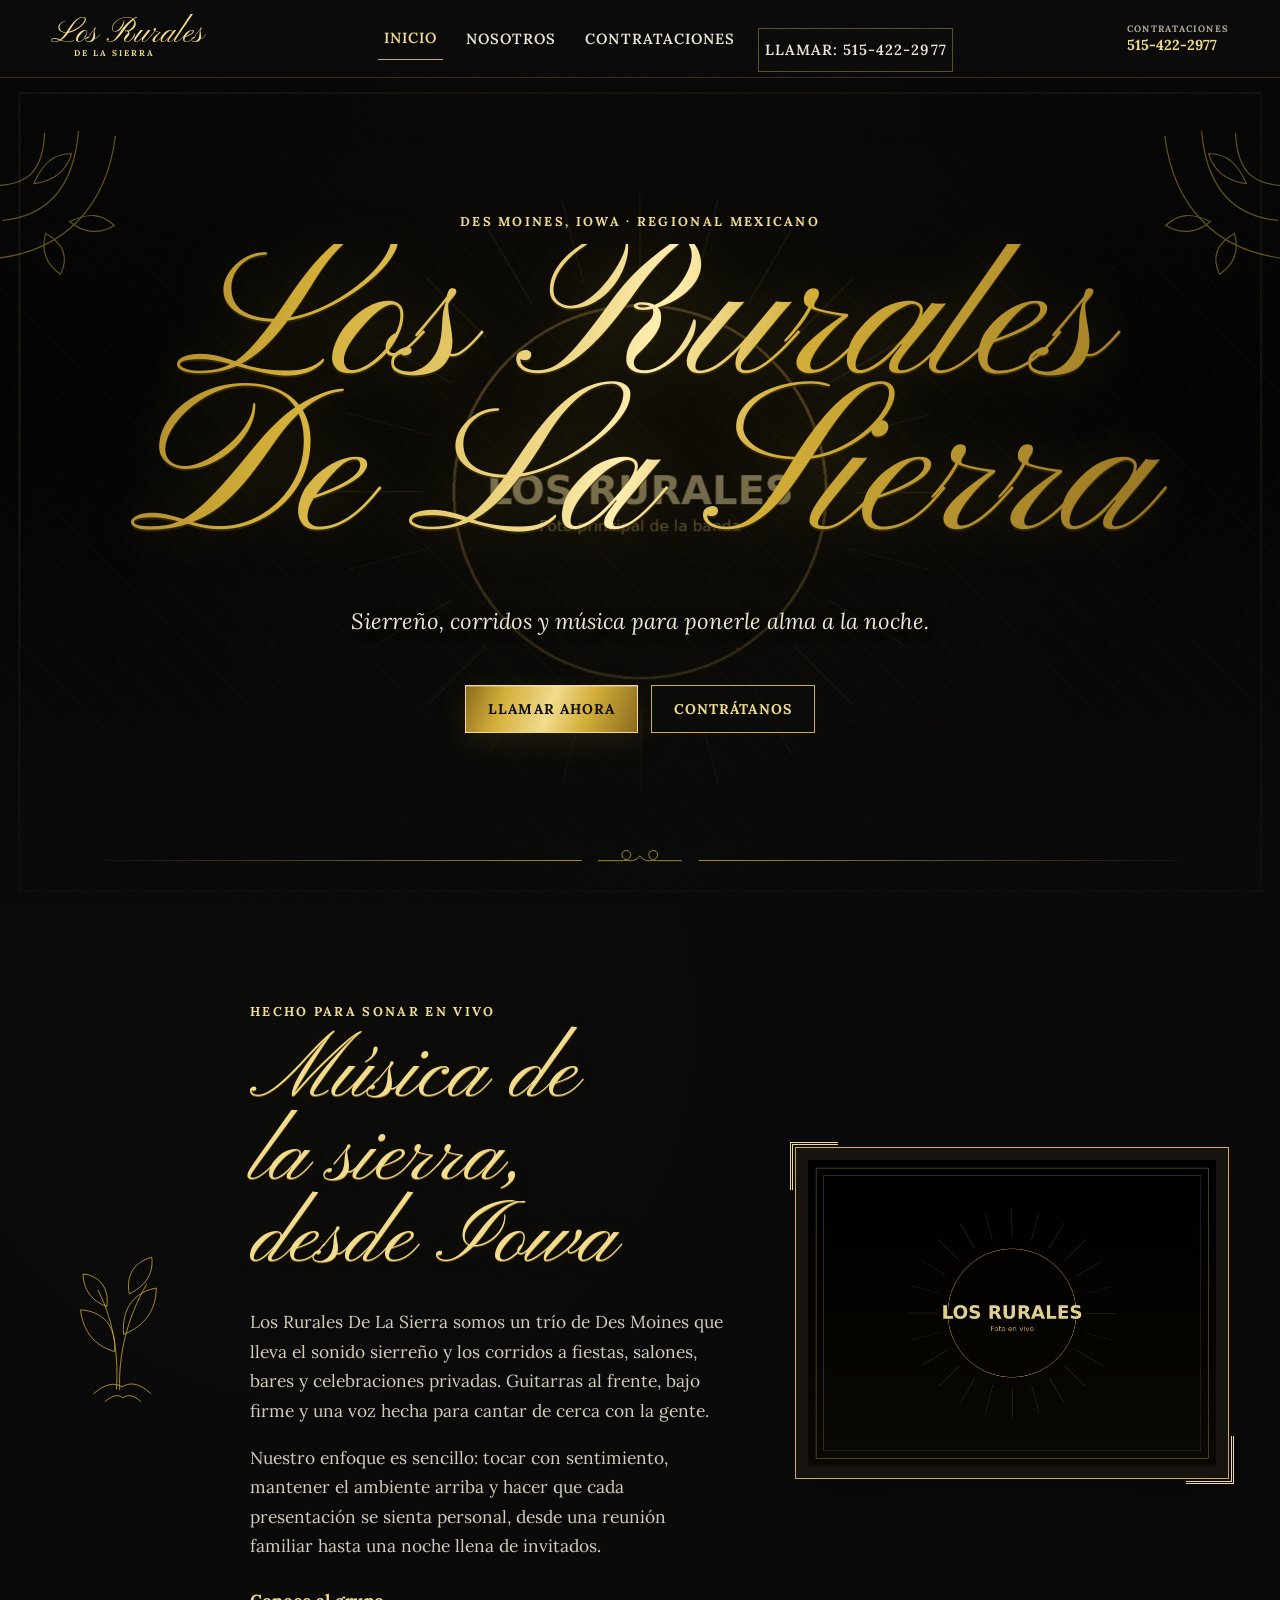
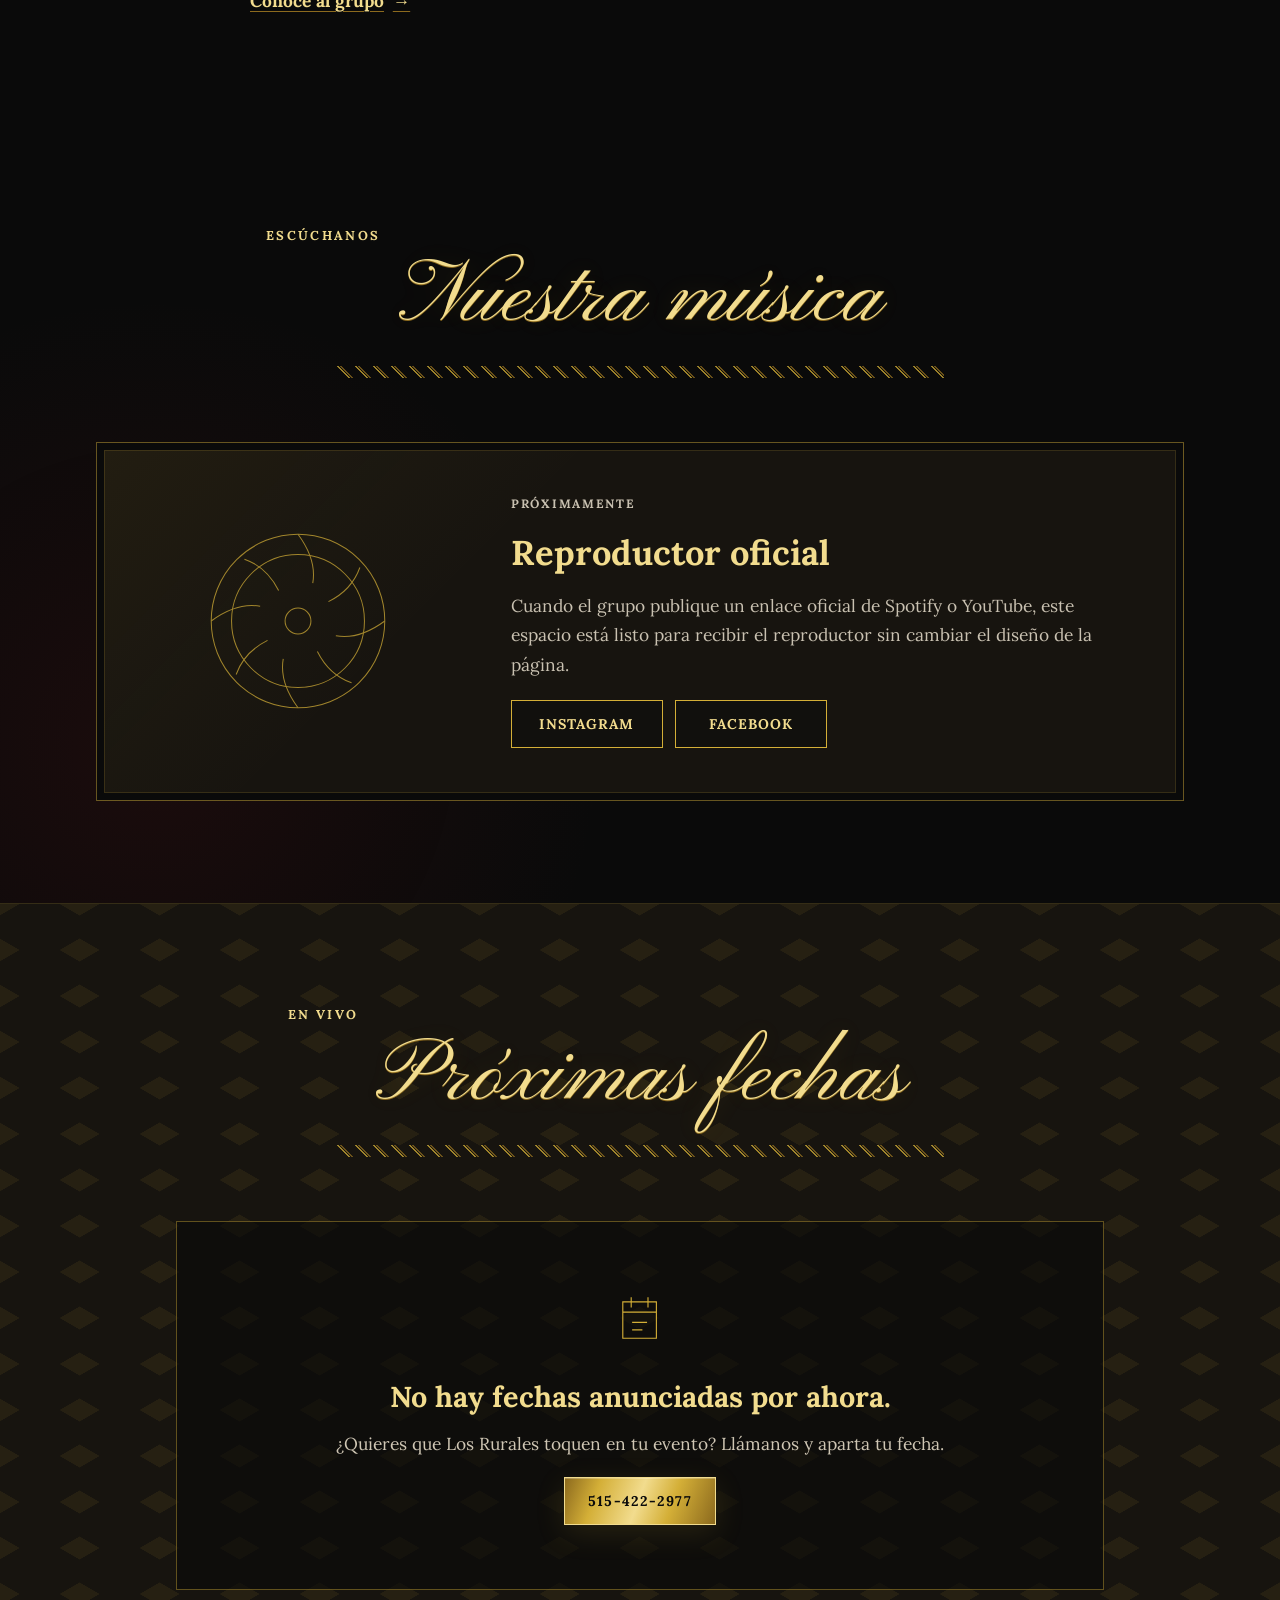
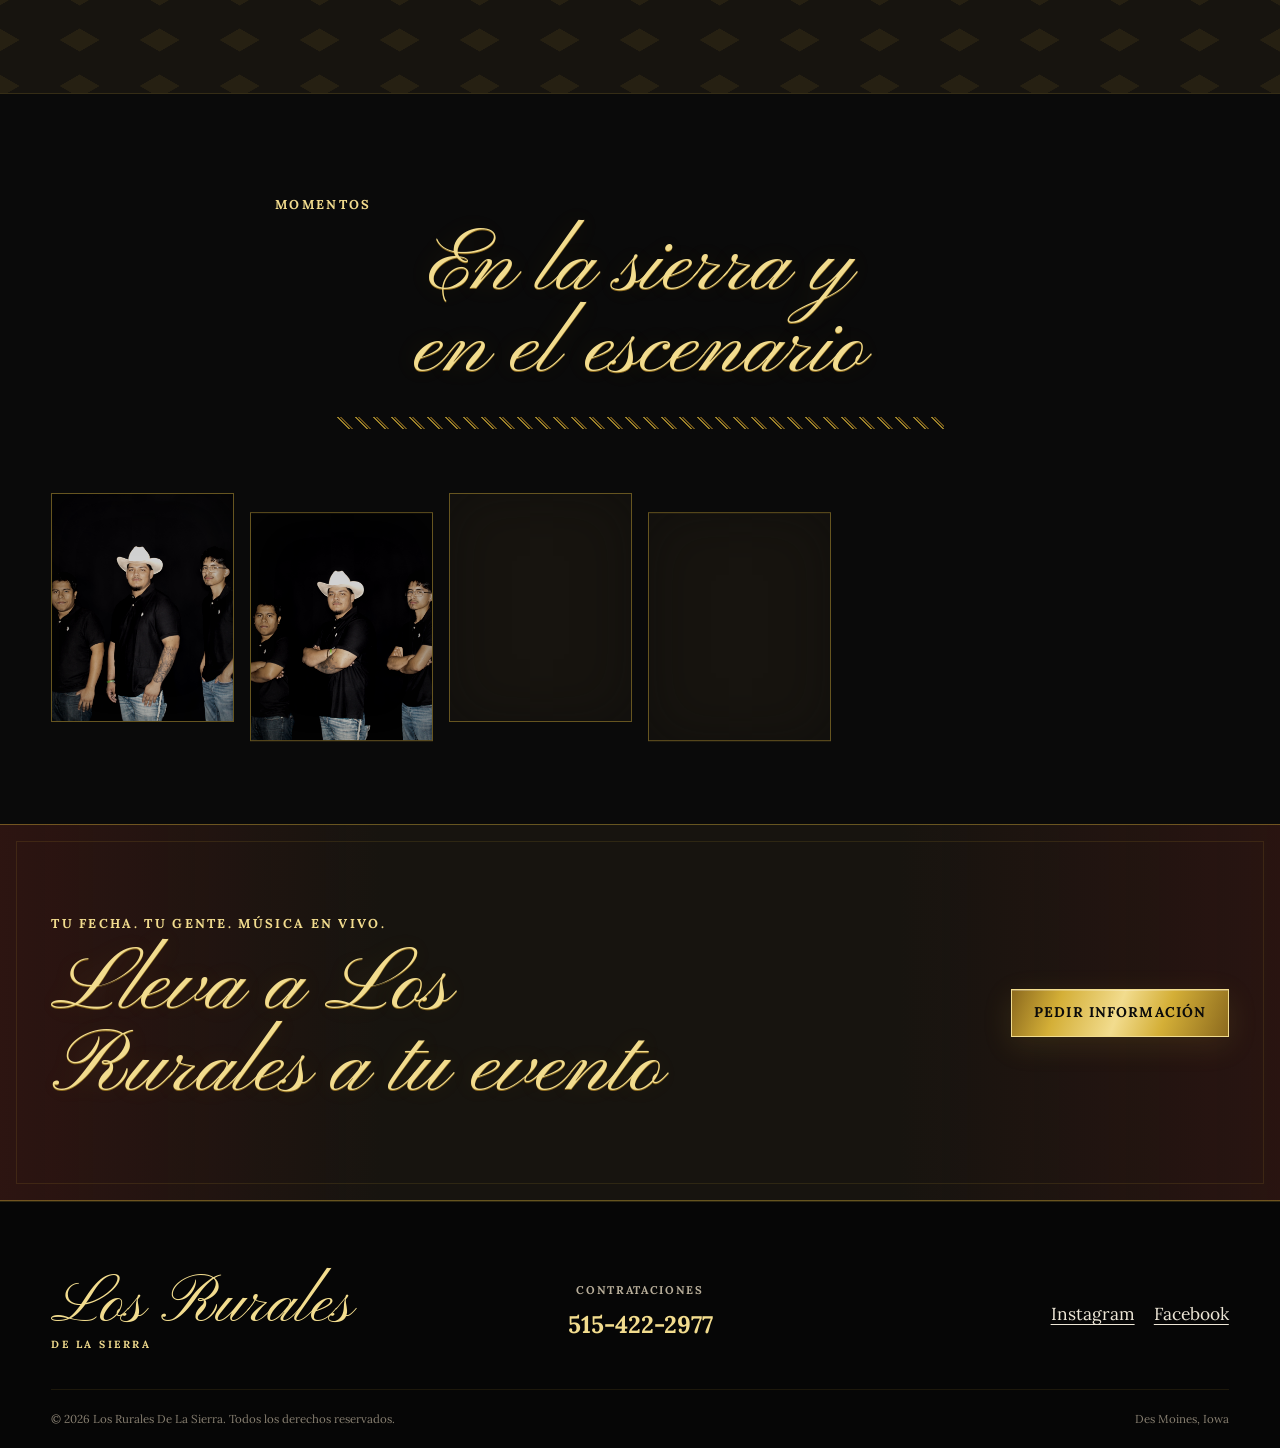
==== commit 5295d1f9: "Add files via upload" ====
--- a/index.html
+++ b/index.html
@@ -28,7 +28,7 @@
     "@type": "MusicGroup",
     "name": "Los Rurales De La Sierra",
     "alternateName": "Los Rurales",
-    "genre": ["Sierreño", "Regional Mexicano"],
+    "genre": ["Sierreño", "Corridos", "Regional Mexicano"],
     "telephone": "+1-515-422-2977",
     "areaServed": "Des Moines, Iowa",
     "url": "https://losruralesdelasierra.com/",
@@ -38,7 +38,7 @@
       "https://www.facebook.com/share/1DxSZ4z28a/?mibextid=wwXIfr"
     ],
     "member": [
-      {"@type": "OrganizationRole", "member": {"@type": "Person", "name": "Gabirel"}, "roleName": "Voz principal y guitarra"},
+      {"@type": "OrganizationRole", "member": {"@type": "Person", "name": "Gabriel"}, "roleName": "Voz principal y guitarra"},
       {"@type": "OrganizationRole", "member": {"@type": "Person", "name": "Cris"}, "roleName": "Segunda guitarra"},
       {"@type": "OrganizationRole", "member": {"@type": "Person", "name": "Jesus"}, "roleName": "Bajo"}
     ]
@@ -221,19 +221,13 @@
             <img src="images/gallery-01.jpg" width="1200" height="1500" loading="lazy" decoding="async" alt="Los Rurales De La Sierra posando juntos para una fotografía promocional">
           </button>
           <button class="gallery-strip__item" type="button" data-lightbox-trigger aria-label="Abrir foto 2 en grande">
-            <img src="images/gallery-02.jpg" width="1200" height="1500" loading="lazy" decoding="async" alt="Gabirel cantando y tocando guitarra durante una presentación">
+            <img src="images/gallery-02.jpg" width="1200" height="1500" loading="lazy" decoding="async" alt="Gabriel cantando y tocando guitarra durante una presentación">
           </button>
           <button class="gallery-strip__item" type="button" data-lightbox-trigger aria-label="Abrir foto 3 en grande">
             <img src="images/gallery-03.jpg" width="1200" height="1500" loading="lazy" decoding="async" alt="Cris tocando la segunda guitarra con Los Rurales De La Sierra">
           </button>
           <button class="gallery-strip__item" type="button" data-lightbox-trigger aria-label="Abrir foto 4 en grande">
             <img src="images/gallery-04.jpg" width="1200" height="1500" loading="lazy" decoding="async" alt="Jesus tocando el bajo durante una presentación del grupo">
-          </button>
-          <button class="gallery-strip__item" type="button" data-lightbox-trigger aria-label="Abrir foto 5 en grande">
-            <img src="images/gallery-05.jpg" width="1200" height="1500" loading="lazy" decoding="async" alt="Los tres integrantes tocando juntos frente al público">
-          </button>
-          <button class="gallery-strip__item" type="button" data-lightbox-trigger aria-label="Abrir foto 6 en grande">
-            <img src="images/gallery-06.jpg" width="1200" height="1500" loading="lazy" decoding="async" alt="Detalle de guitarras y bajo antes de una presentación de Los Rurales">
           </button>
         </div>
       </div>
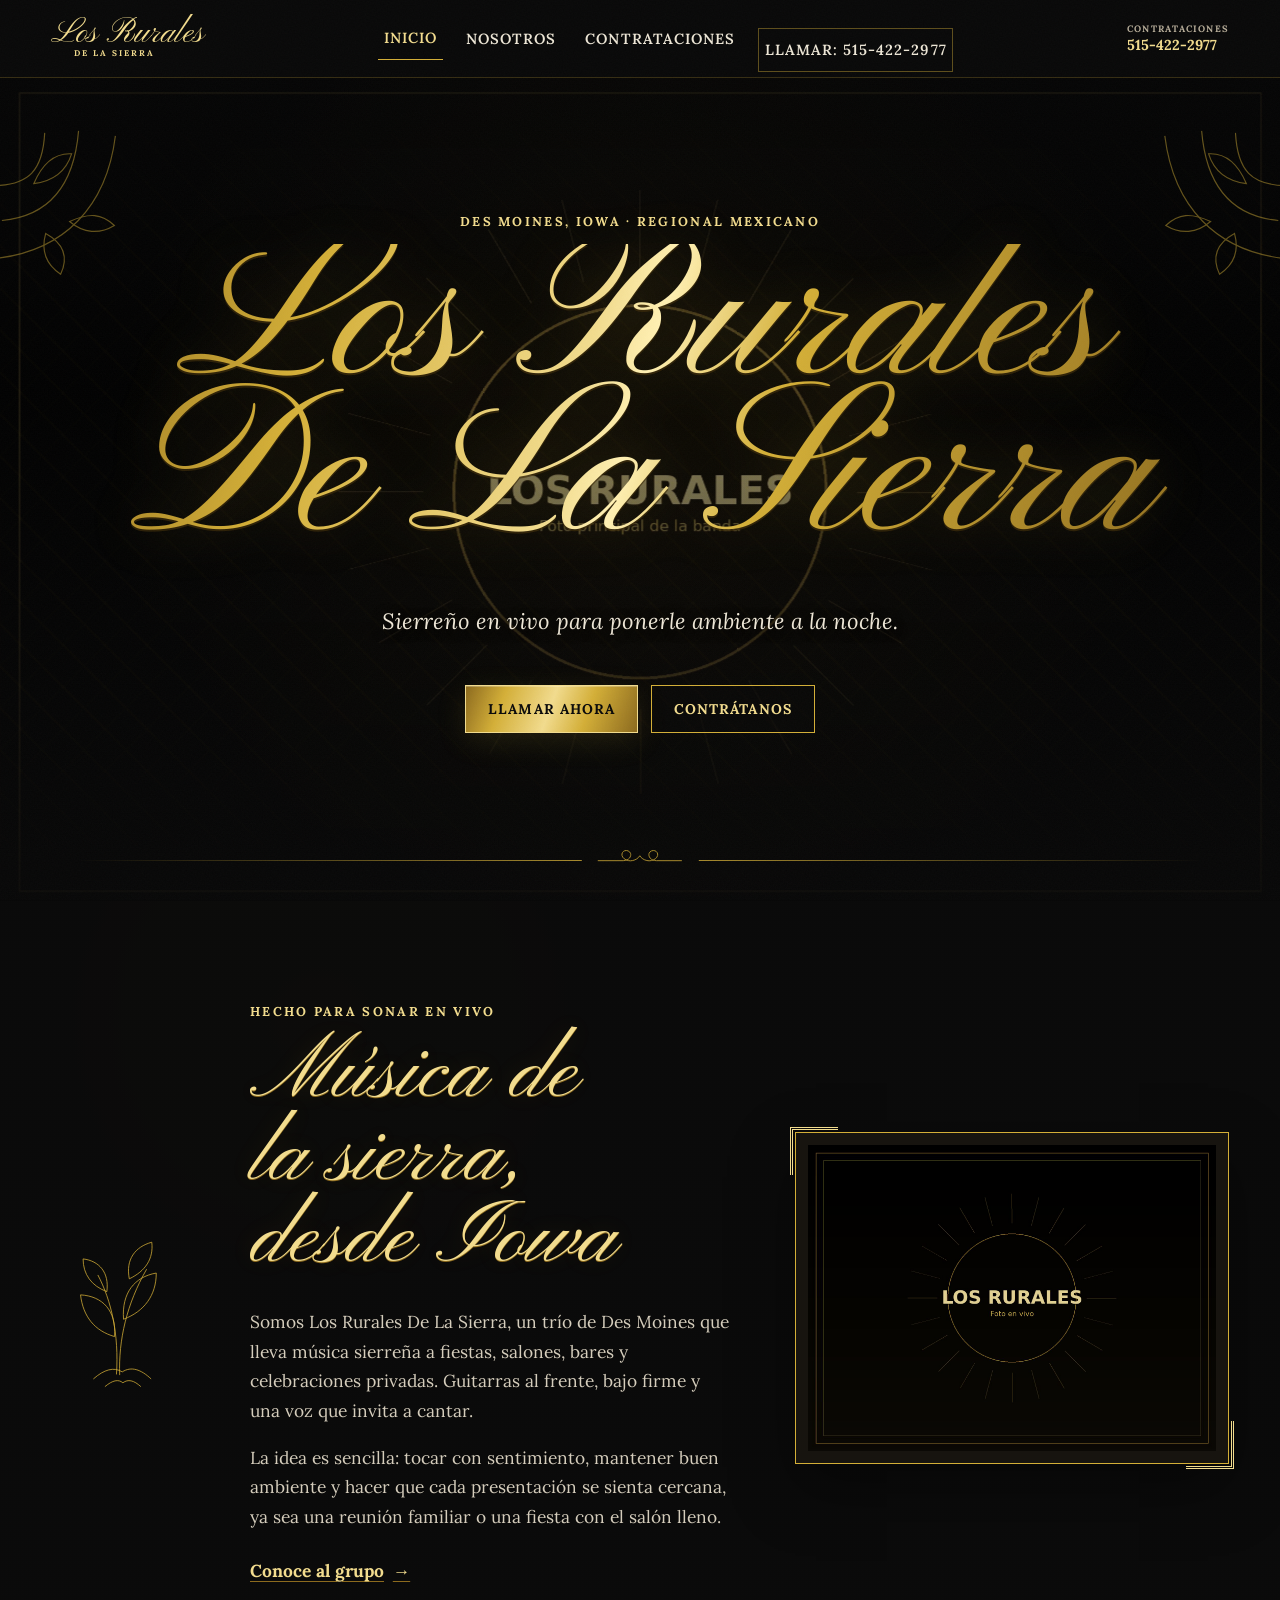
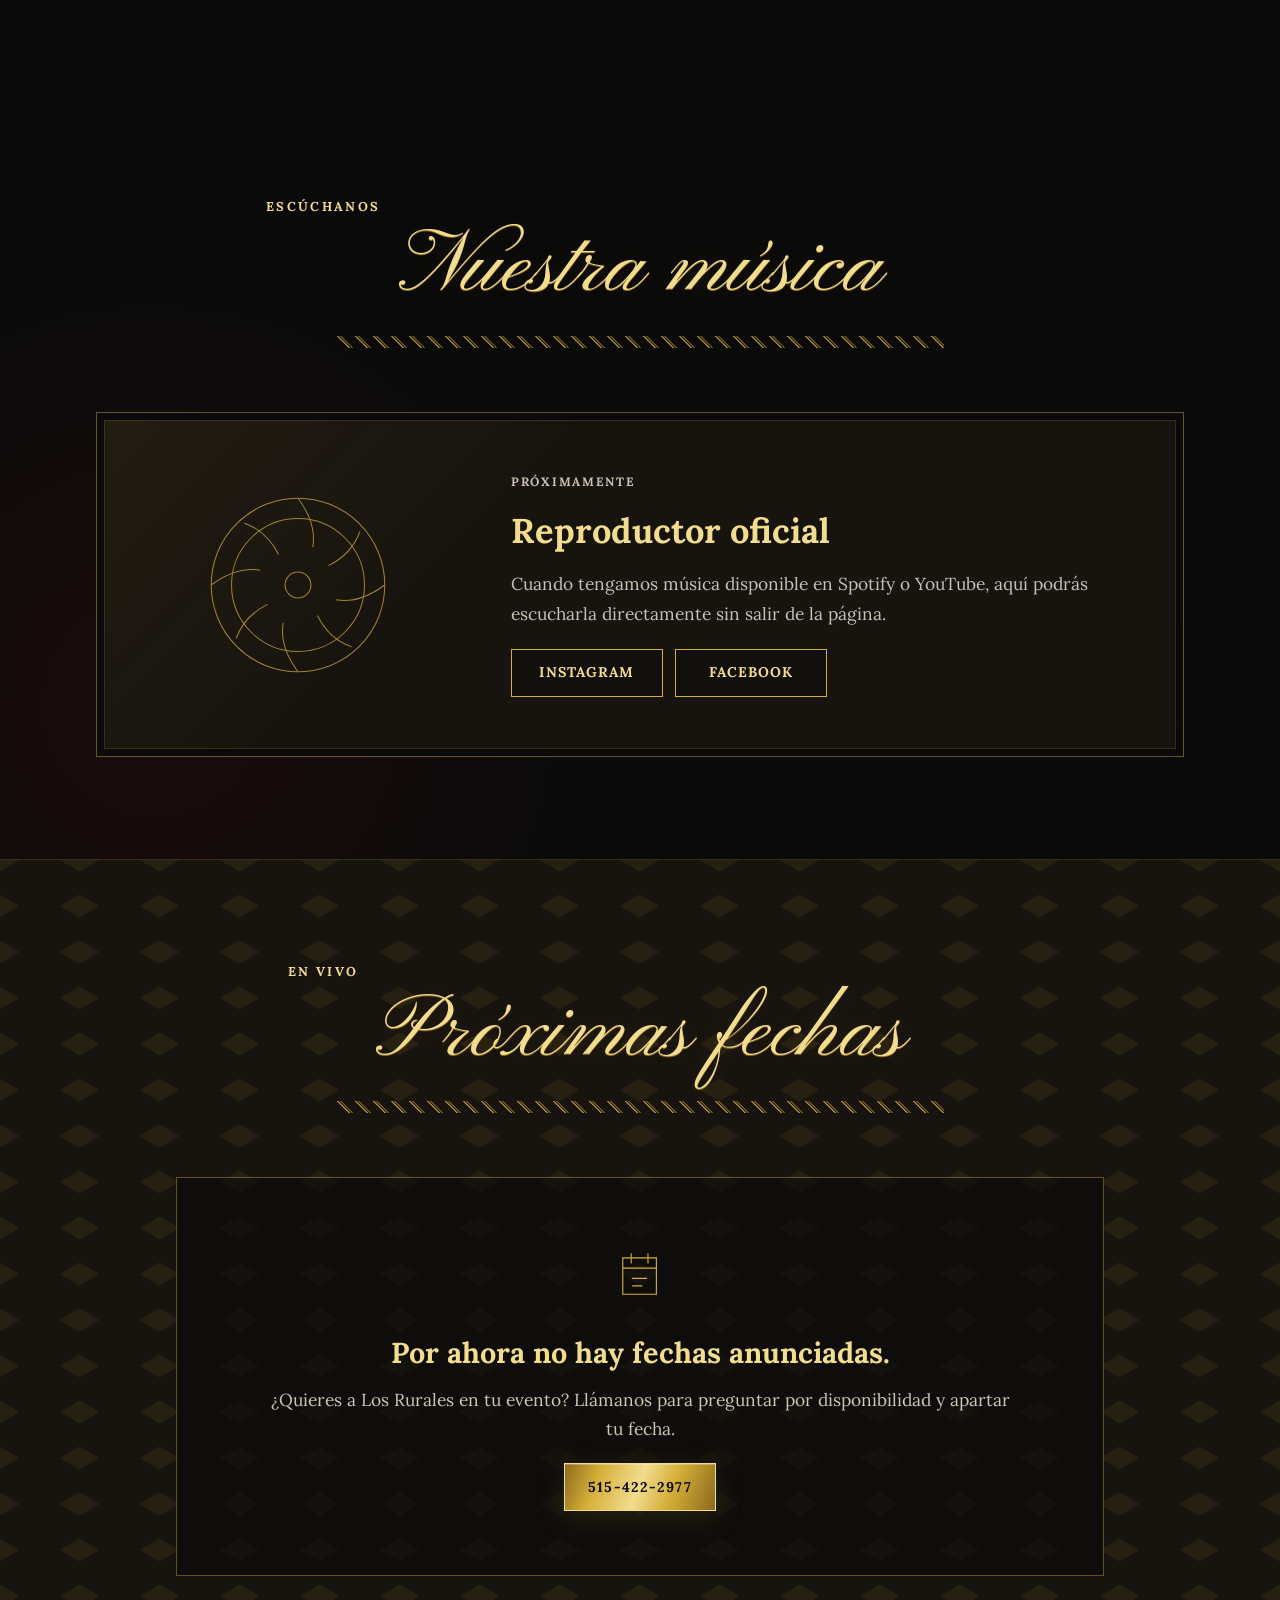
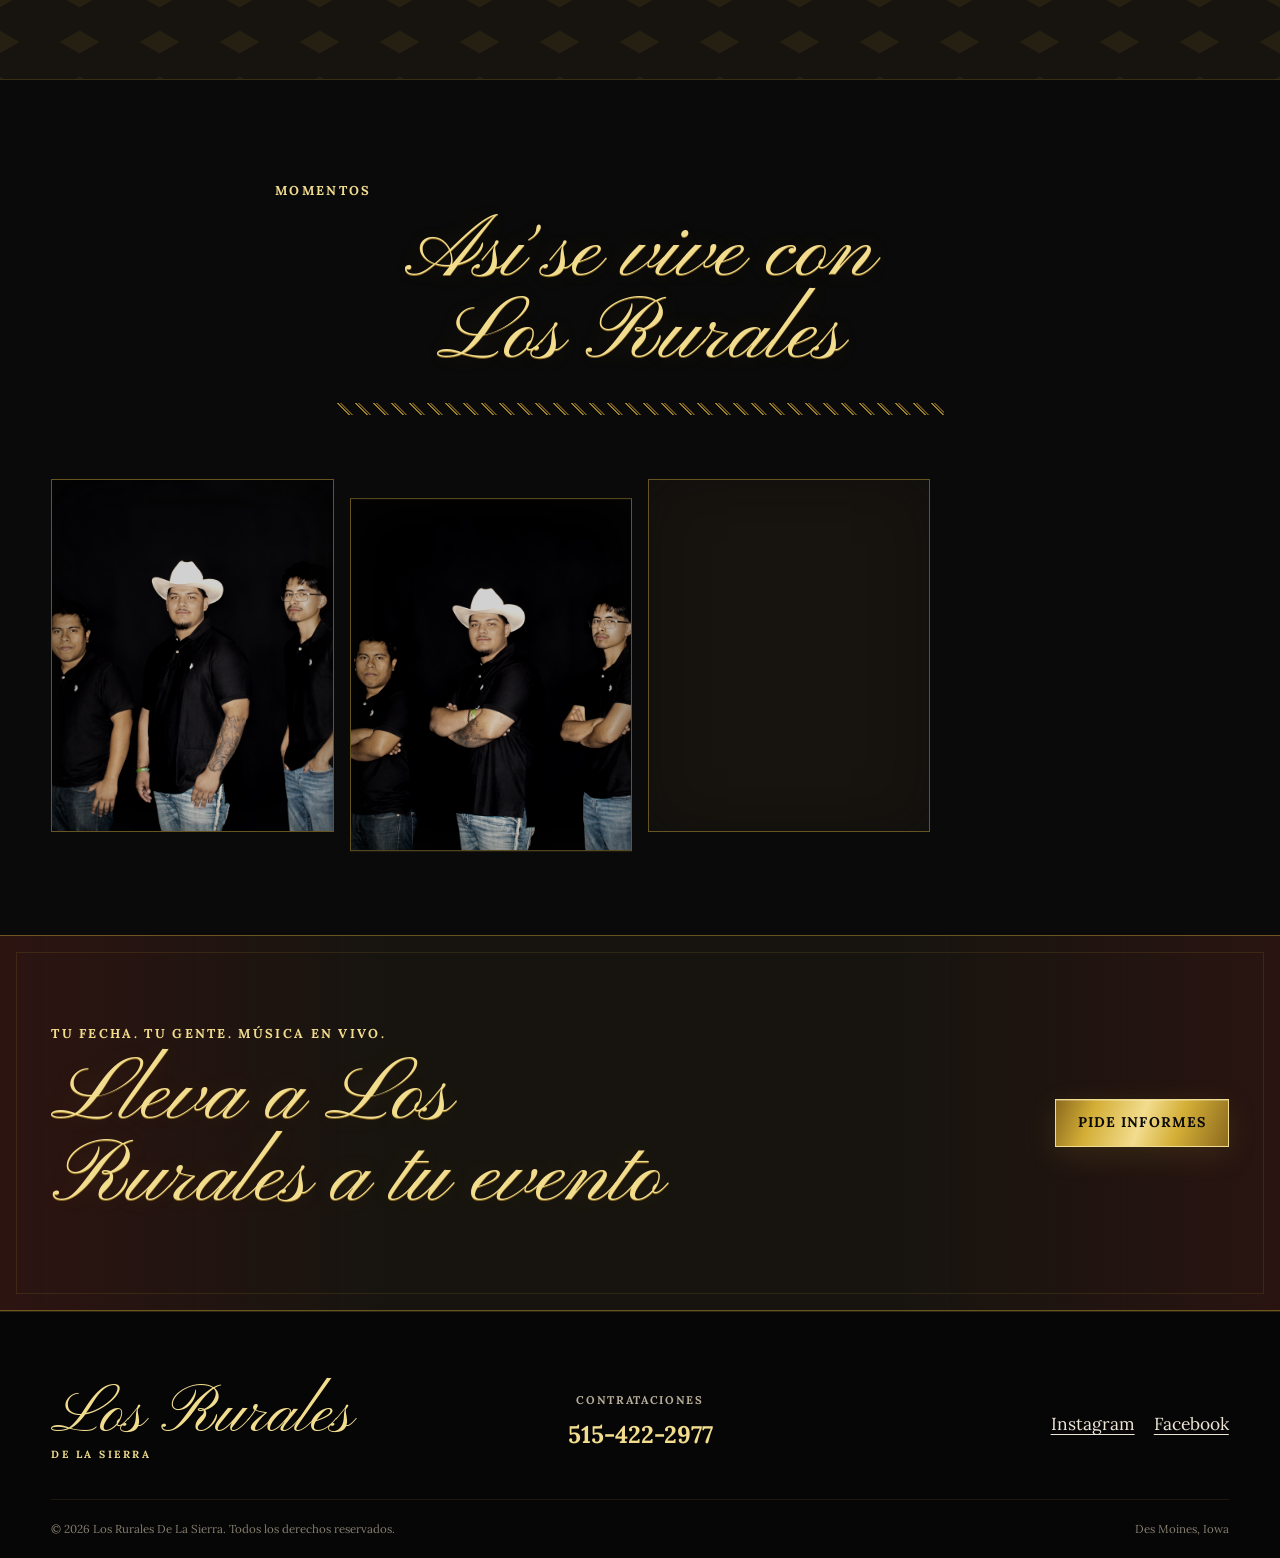
==== commit ef354dc9: "Add files via upload" ====
--- a/index.html
+++ b/index.html
@@ -4,17 +4,17 @@
   <meta charset="utf-8">
   <meta name="viewport" content="width=device-width, initial-scale=1">
   <title>Los Rurales De La Sierra | Música sierreña en Des Moines</title>
-  <meta name="description" content="Los Rurales De La Sierra llevan música sierreña y corridos a fiestas, salones y eventos en Des Moines, Iowa. Contrataciones: 515-422-2977.">
+  <meta name="description" content="Los Rurales De La Sierra llevan música sierreña en vivo a fiestas, salones y eventos en Des Moines, Iowa. Contrataciones: 515-422-2977.">
   <link rel="canonical" href="https://losruralesdelasierra.com/">
   <meta property="og:type" content="website">
   <meta property="og:title" content="Los Rurales De La Sierra | Des Moines, Iowa">
-  <meta property="og:description" content="Música sierreña, corridos y ambiente para fiestas y eventos. Contrataciones al 515-422-2977.">
+  <meta property="og:description" content="Música sierreña en vivo para fiestas y eventos. Contrataciones al 515-422-2977.">
   <meta property="og:url" content="https://losruralesdelasierra.com/">
   <meta property="og:image" content="https://losruralesdelasierra.com/images/og-cover.jpg">
-  <meta property="og:locale" content="es_US">
+  <meta property="og:locale" content="es_MX">
   <meta name="twitter:card" content="summary_large_image">
   <meta name="twitter:title" content="Los Rurales De La Sierra | Des Moines, Iowa">
-  <meta name="twitter:description" content="Música sierreña, corridos y ambiente para fiestas y eventos. Contrataciones al 515-422-2977.">
+  <meta name="twitter:description" content="Música sierreña en vivo para fiestas y eventos. Contrataciones al 515-422-2977.">
   <meta name="twitter:image" content="https://losruralesdelasierra.com/images/og-cover.jpg">
   <link rel="icon" href="images/favicon.svg" type="image/svg+xml">
   <link rel="preconnect" href="https://fonts.googleapis.com">
@@ -28,7 +28,7 @@
     "@type": "MusicGroup",
     "name": "Los Rurales De La Sierra",
     "alternateName": "Los Rurales",
-    "genre": ["Sierreño", "Corridos", "Regional Mexicano"],
+    "genre": ["Sierreño", "Regional Mexicano"],
     "telephone": "+1-515-422-2977",
     "areaServed": "Des Moines, Iowa",
     "url": "https://losruralesdelasierra.com/",
@@ -100,7 +100,7 @@
       <div class="hero__content shell">
         <p class="eyebrow hero__eyebrow">Des Moines, Iowa · Regional Mexicano</p>
         <h1 class="hero__title" id="hero-title" data-text="Los Rurales De La Sierra">Los Rurales De La Sierra</h1>
-        <p class="hero__tagline">Sierreño, corridos y música para ponerle alma a la noche.</p>
+        <p class="hero__tagline">Sierreño en vivo para ponerle ambiente a la noche.</p>
         <div class="hero__actions">
           <a class="button button--gold" href="tel:5154222977">Llamar ahora</a>
           <a class="button button--outline" href="booking.html">Contrátanos</a>
@@ -128,8 +128,8 @@
         <div class="intro__copy reveal">
           <p class="eyebrow">Hecho para sonar en vivo</p>
           <h2 class="section-title">Música de la sierra, desde Iowa</h2>
-          <p>Los Rurales De La Sierra somos un trío de Des Moines que lleva el sonido sierreño y los corridos a fiestas, salones, bares y celebraciones privadas. Guitarras al frente, bajo firme y una voz hecha para cantar de cerca con la gente.</p>
-          <p>Nuestro enfoque es sencillo: tocar con sentimiento, mantener el ambiente arriba y hacer que cada presentación se sienta personal, desde una reunión familiar hasta una noche llena de invitados.</p>
+          <p>Somos Los Rurales De La Sierra, un trío de Des Moines que lleva música sierreña a fiestas, salones, bares y celebraciones privadas. Guitarras al frente, bajo firme y una voz que invita a cantar.</p>
+          <p>La idea es sencilla: tocar con sentimiento, mantener buen ambiente y hacer que cada presentación se sienta cercana, ya sea una reunión familiar o una fiesta con el salón lleno.</p>
           <a class="text-link" href="about.html">Conoce al grupo <span aria-hidden="true">→</span></a>
         </div>
 
@@ -160,7 +160,7 @@
           <div class="music-card__copy">
             <p class="music-card__kicker">Próximamente</p>
             <h3>Reproductor oficial</h3>
-            <p>Cuando el grupo publique un enlace oficial de Spotify o YouTube, este espacio está listo para recibir el reproductor sin cambiar el diseño de la página.</p>
+            <p>Cuando tengamos música disponible en Spotify o YouTube, aquí podrás escucharla directamente sin salir de la página.</p>
             <div class="music-card__links">
               <a class="button button--outline" href="https://www.instagram.com/losruralesdelasierra?stkn=MTc0MmJ3a2FyaG13NQ==" target="_blank" rel="noopener noreferrer">Instagram</a>
               <a class="button button--outline" href="https://www.facebook.com/share/1DxSZ4z28a/?mibextid=wwXIfr" target="_blank" rel="noopener noreferrer">Facebook</a>
@@ -186,8 +186,8 @@
             <path d="M28 39h16M28 47h11"/>
           </svg>
           <div>
-            <h3>No hay fechas anunciadas por ahora.</h3>
-            <p>¿Quieres que Los Rurales toquen en tu evento? Llámanos y aparta tu fecha.</p>
+            <h3>Por ahora no hay fechas anunciadas.</h3>
+            <p>¿Quieres a Los Rurales en tu evento? Llámanos para preguntar por disponibilidad y apartar tu fecha.</p>
           </div>
           <a class="button button--gold" href="tel:5154222977">515-422-2977</a>
         </div>
@@ -212,7 +212,7 @@
       <div class="shell">
         <div class="section-heading reveal">
           <p class="eyebrow">Momentos</p>
-          <h2 class="section-title" id="gallery-title">En la sierra y en el escenario</h2>
+          <h2 class="section-title" id="gallery-title">Así se vive con Los Rurales</h2>
           <div class="braid-rule" aria-hidden="true"><span></span></div>
         </div>
 
@@ -226,9 +226,6 @@
           <button class="gallery-strip__item" type="button" data-lightbox-trigger aria-label="Abrir foto 3 en grande">
             <img src="images/gallery-03.jpg" width="1200" height="1500" loading="lazy" decoding="async" alt="Cris tocando la segunda guitarra con Los Rurales De La Sierra">
           </button>
-          <button class="gallery-strip__item" type="button" data-lightbox-trigger aria-label="Abrir foto 4 en grande">
-            <img src="images/gallery-04.jpg" width="1200" height="1500" loading="lazy" decoding="async" alt="Jesus tocando el bajo durante una presentación del grupo">
-          </button>
         </div>
       </div>
     </section>
@@ -239,7 +236,7 @@
           <p class="eyebrow">Tu fecha. Tu gente. Música en vivo.</p>
           <h2 class="section-title">Lleva a Los Rurales a tu evento</h2>
         </div>
-        <a class="button button--gold" href="booking.html">Pedir información</a>
+        <a class="button button--gold" href="booking.html">Pide informes</a>
       </div>
     </section>
   </main>
--- a/assets/css/style.css
+++ b/assets/css/style.css
@@ -1640,7 +1640,7 @@
   }
 
   .gallery-strip {
-    grid-template-columns: repeat(3, minmax(0, 1fr));
+    grid-template-columns: repeat(2, minmax(0, 1fr));
   }
 
   .booking-form__footer {
@@ -1736,7 +1736,7 @@
   }
 
   .gallery-strip {
-    grid-template-columns: repeat(6, minmax(0, 1fr));
+    grid-template-columns: repeat(4, minmax(0, 1fr));
   }
 
   .gallery-strip__item:nth-child(even) {
@@ -1779,6 +1779,18 @@
   .members__grid {
     grid-template-columns: repeat(3, minmax(0, 1fr));
     gap: clamp(1rem, 2vw, 2rem);
+  }
+
+  .member-card--cris {
+    order: 1;
+  }
+
+  .member-card--gabriel {
+    order: 2;
+  }
+
+  .member-card--jesus {
+    order: 3;
   }
 
   .events__grid {
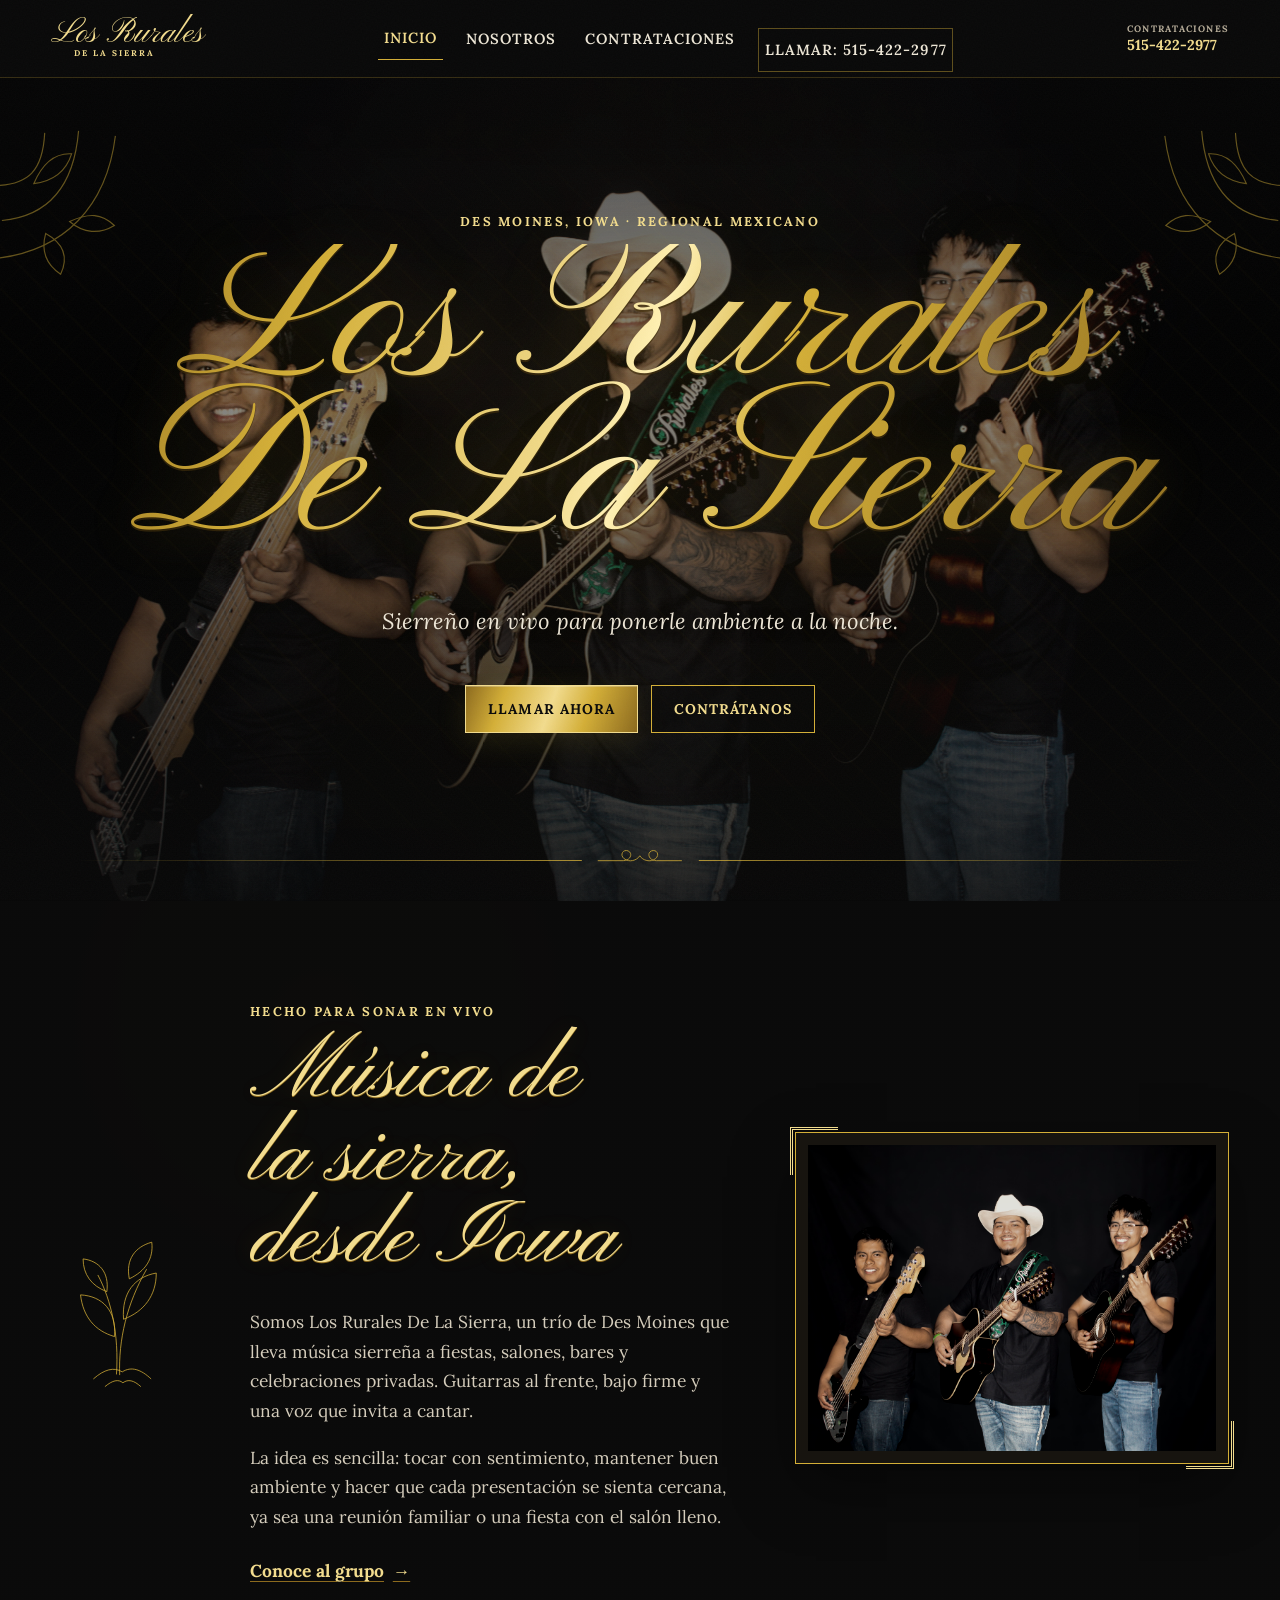
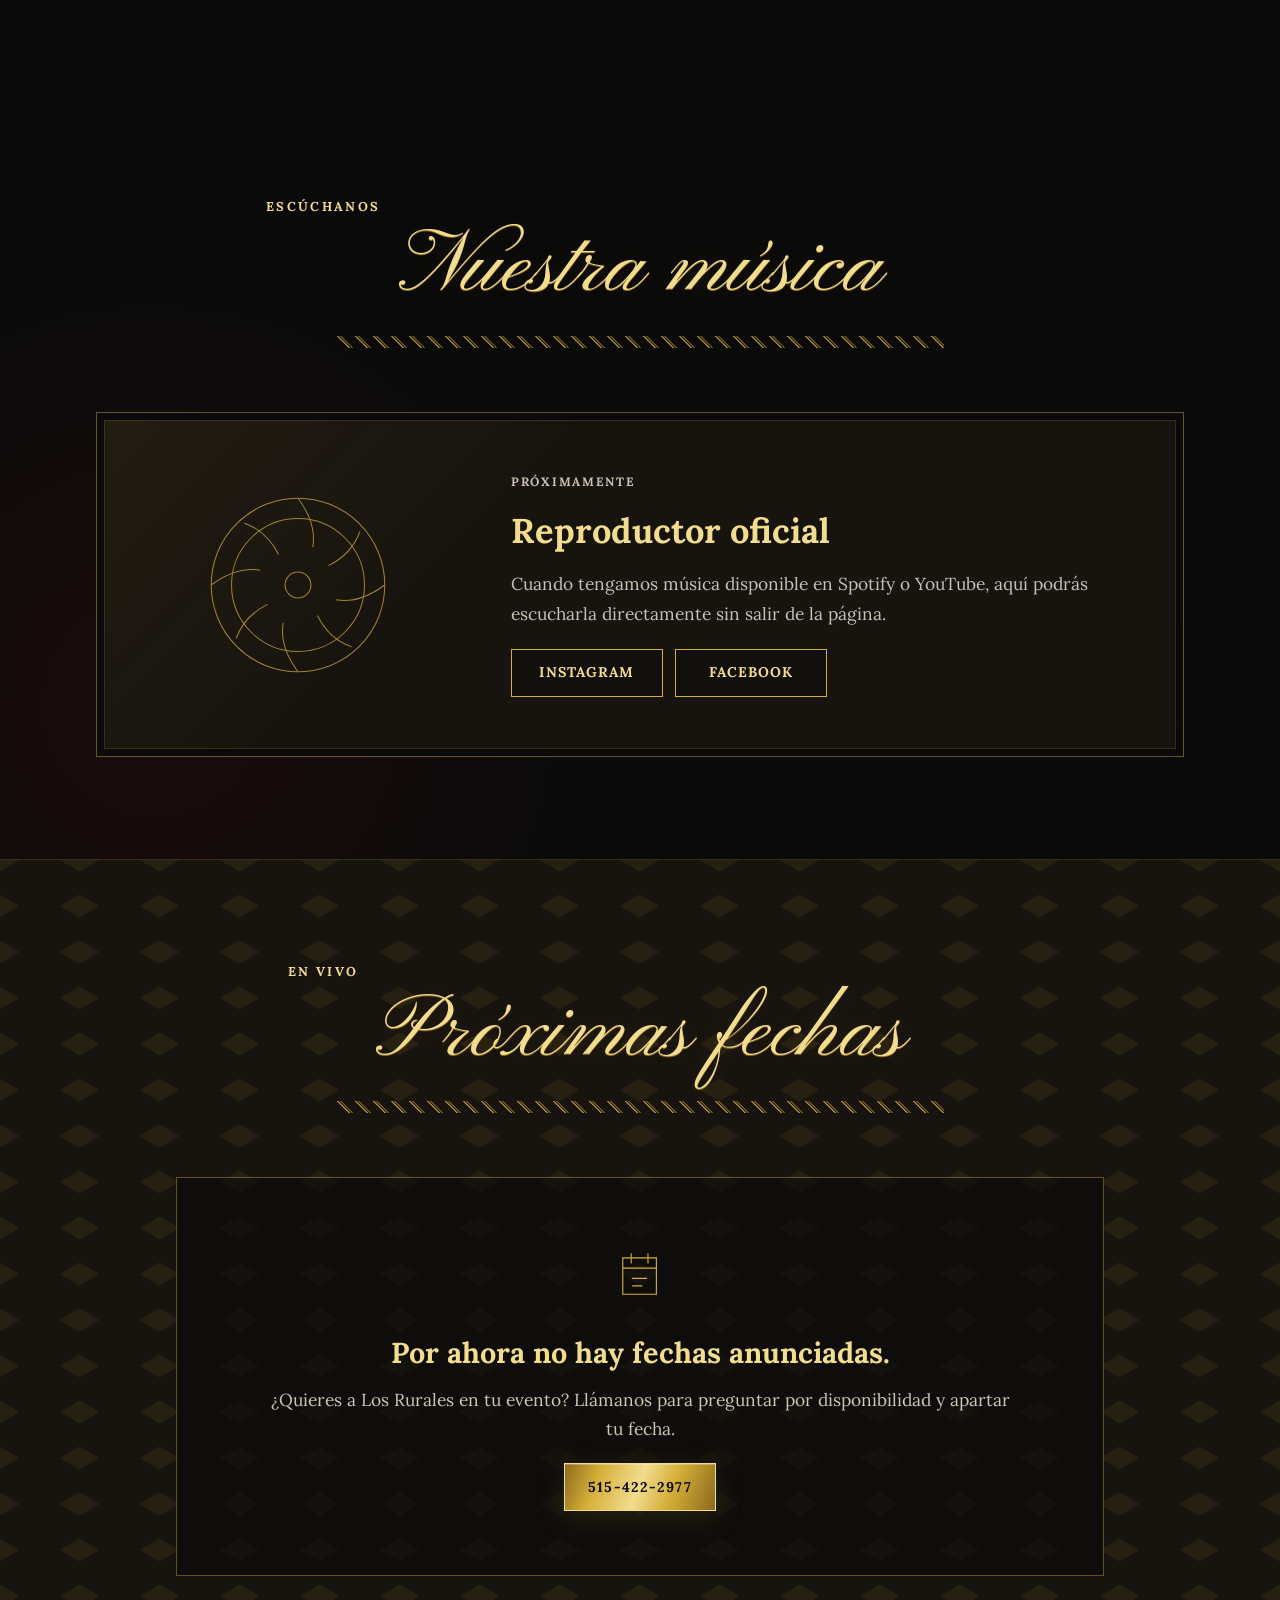
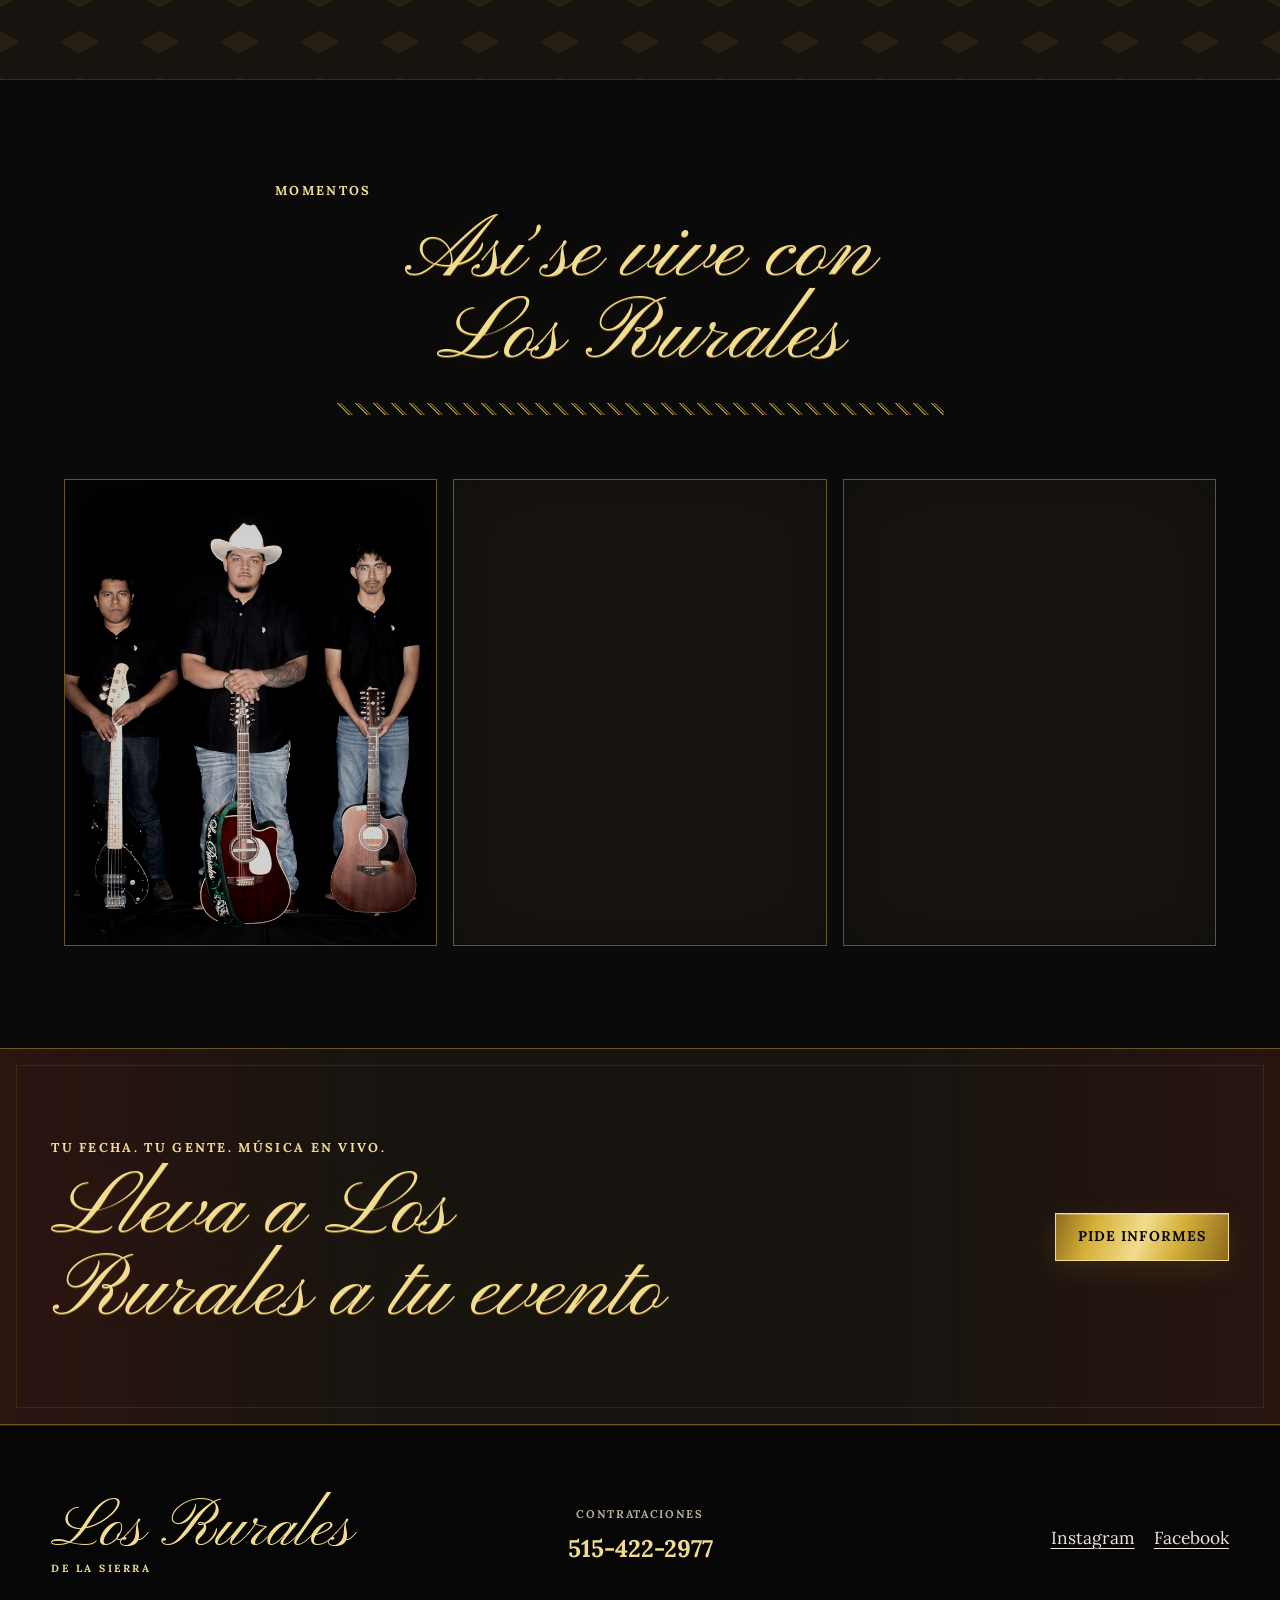
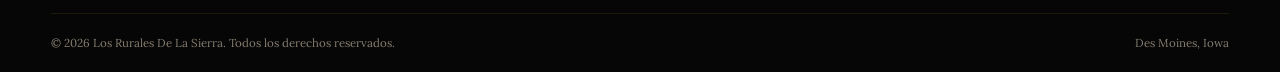
==== commit 01453adb: "Add files via upload" ====
--- a/index.html
+++ b/index.html
@@ -19,7 +19,7 @@
   <link rel="icon" href="images/favicon.svg" type="image/svg+xml">
   <link rel="preconnect" href="https://fonts.googleapis.com">
   <link rel="preconnect" href="https://fonts.gstatic.com" crossorigin>
-  <link href="https://fonts.googleapis.com/css2?family=Lora:ital,wght@0,400;0,500;0,600;0,700;1,400&family=Pinyon+Script&display=swap" rel="stylesheet">
+  <link href="https://fonts.googleapis.com/css2?family=Lora:ital,wght@0,400;0,600;0,700;1,400&family=Pinyon+Script&display=swap" rel="stylesheet">
   <link rel="stylesheet" href="assets/css/style.css">
   <script src="assets/js/main.js" defer></script>
   <script type="application/ld+json">
@@ -83,7 +83,7 @@
   <main id="main">
     <section class="hero" aria-labelledby="hero-title">
       <div class="hero__media parallax-hero" aria-hidden="true">
-        <img src="images/hero-band.jpg" width="2400" height="1600" alt="" decoding="async" fetchpriority="high">
+        <img src="images/hero-band.jpg" width="2400" height="1600" alt="" loading="eager" decoding="async" fetchpriority="high">
       </div>
       <div class="hero__scrim"></div>
       <div class="hero__texture" aria-hidden="true"></div>
--- a/assets/css/style.css
+++ b/assets/css/style.css
@@ -882,6 +882,12 @@
   gap: clamp(0.5rem, 1.5vw, 1rem);
 }
 
+.gallery-strip__item:last-child:nth-child(odd) {
+  grid-column: 1 / -1;
+  width: calc(50% - 0.25rem);
+  justify-self: center;
+}
+
 .gallery-strip__item {
   position: relative;
   min-width: 0;
@@ -1640,7 +1646,12 @@
   }
 
   .gallery-strip {
-    grid-template-columns: repeat(2, minmax(0, 1fr));
+    grid-template-columns: repeat(3, minmax(0, 1fr));
+  }
+
+  .gallery-strip__item:last-child:nth-child(odd) {
+    grid-column: auto;
+    width: auto;
   }
 
   .booking-form__footer {
@@ -1736,11 +1747,13 @@
   }
 
   .gallery-strip {
-    grid-template-columns: repeat(4, minmax(0, 1fr));
+    grid-template-columns: repeat(3, minmax(0, 1fr));
+    max-width: 72rem;
+    margin-inline: auto;
   }
 
   .gallery-strip__item:nth-child(even) {
-    transform: translateY(1.2rem);
+    transform: none;
   }
 
   .cta-band__inner {
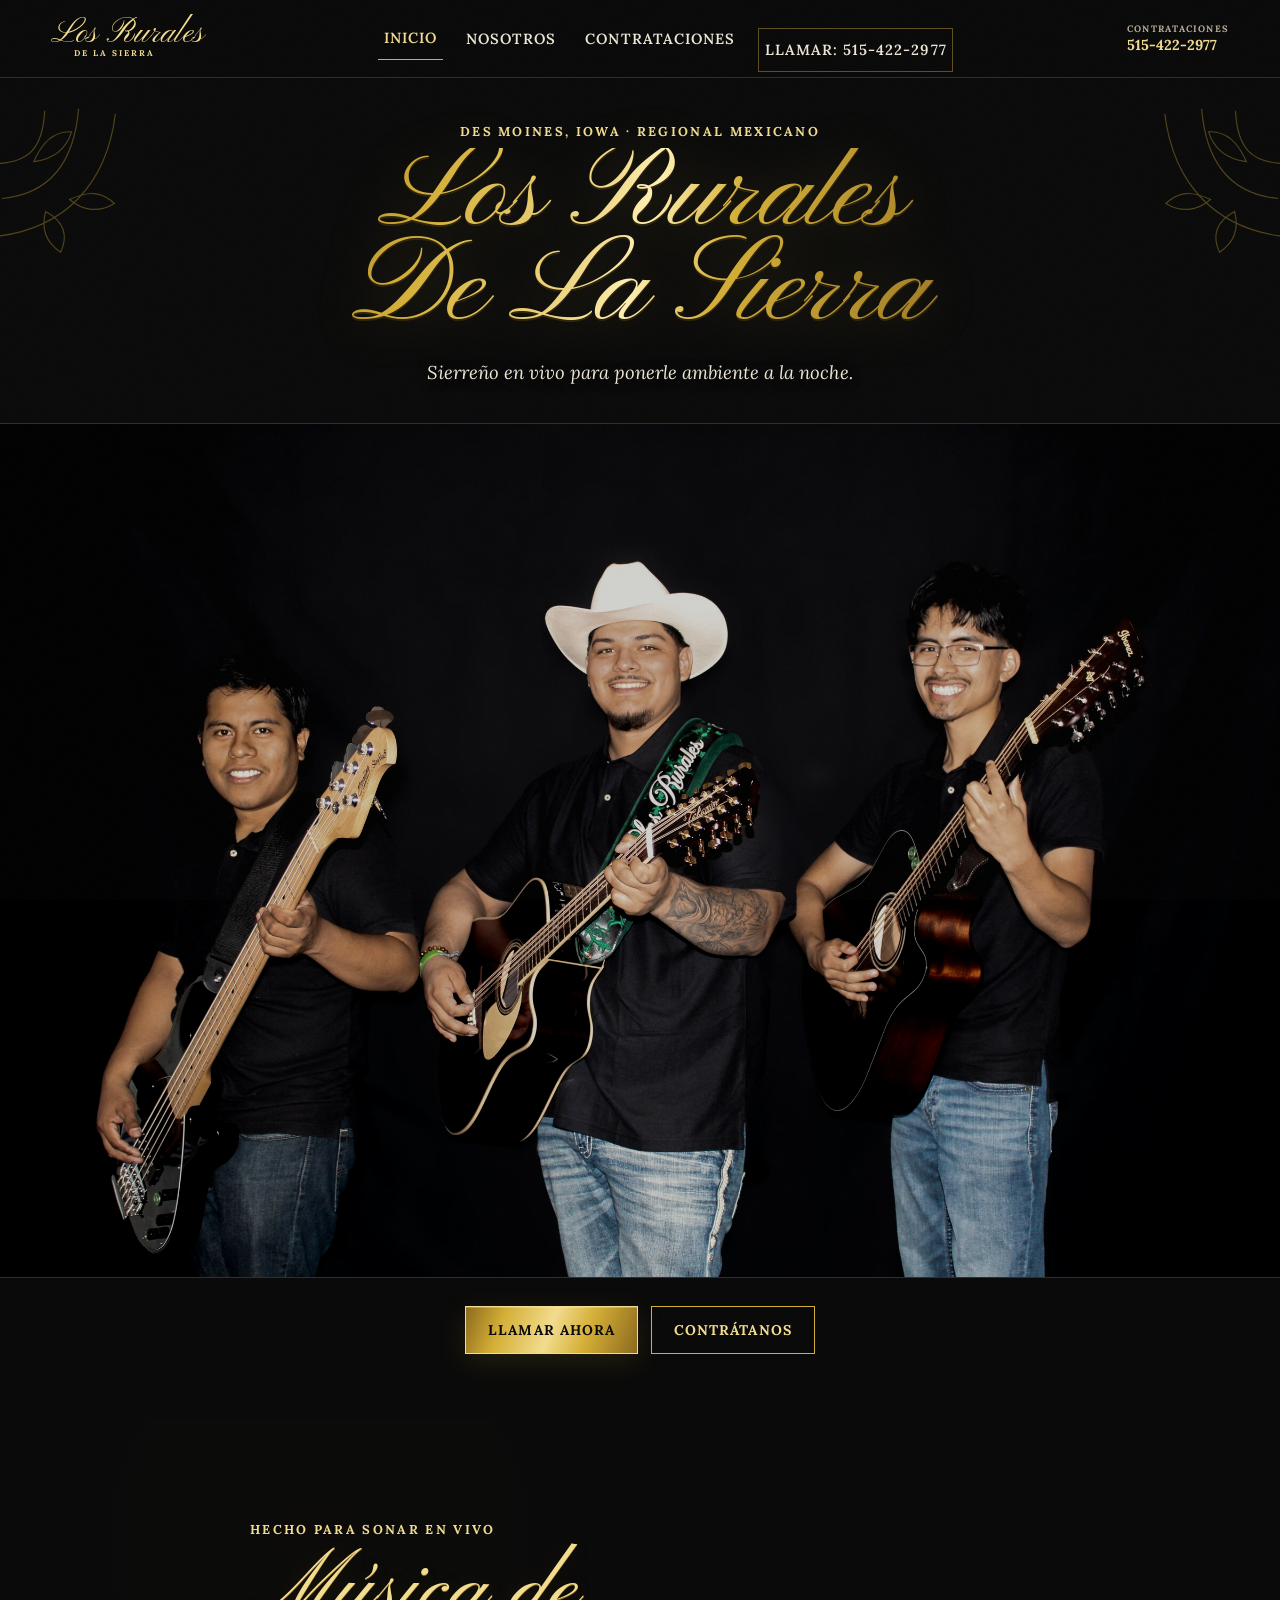
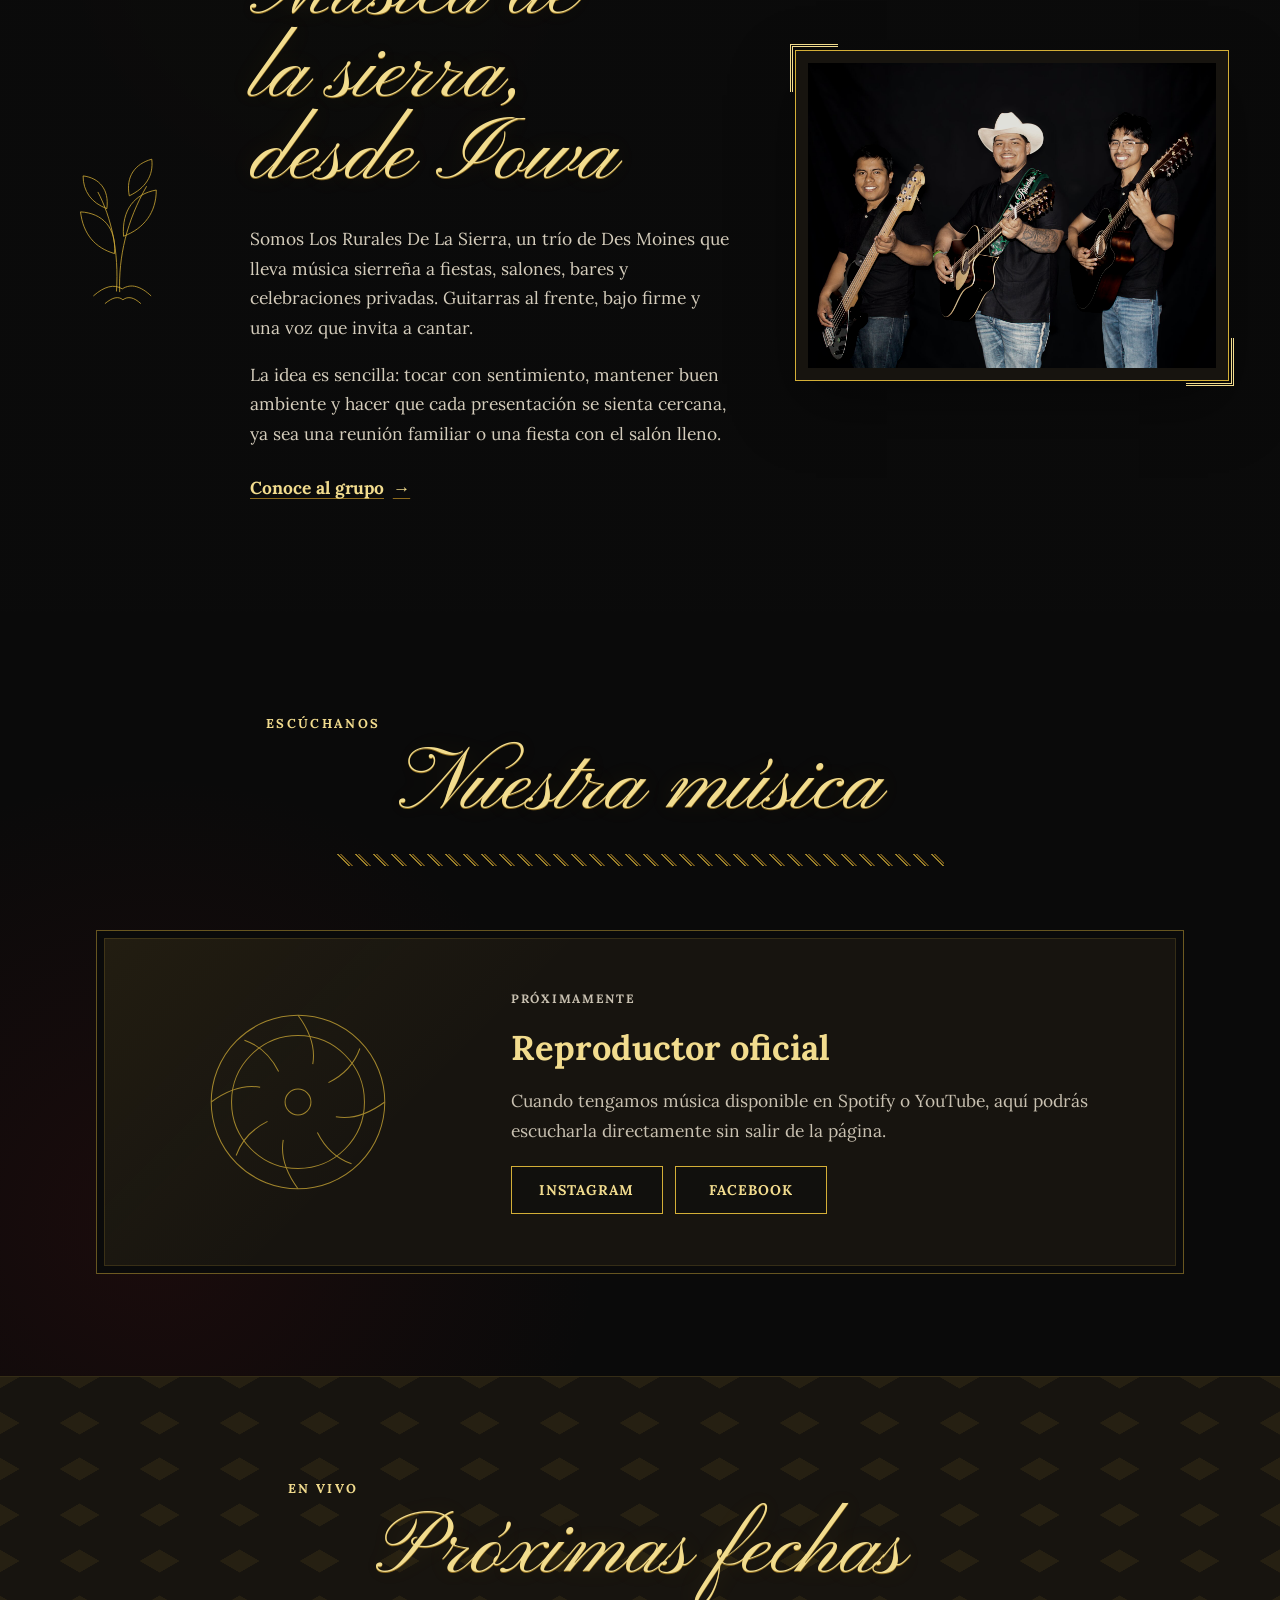
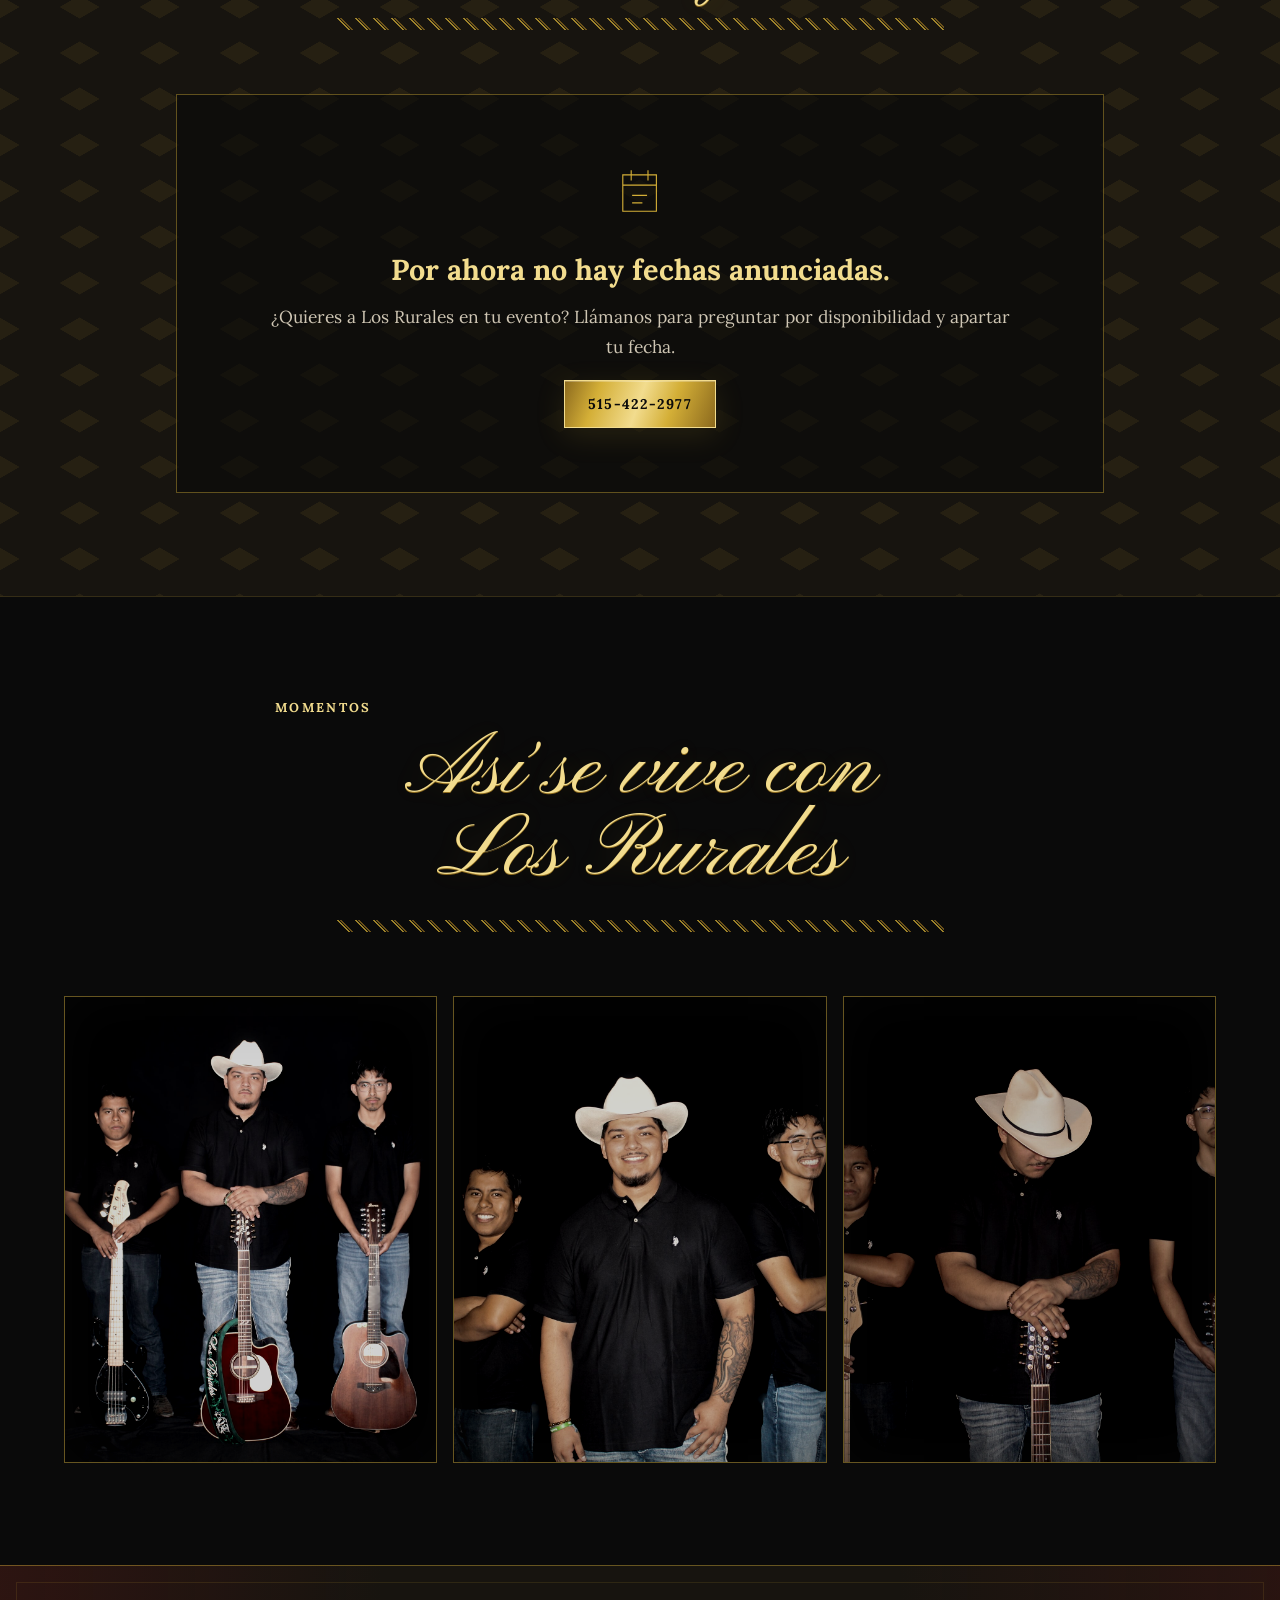
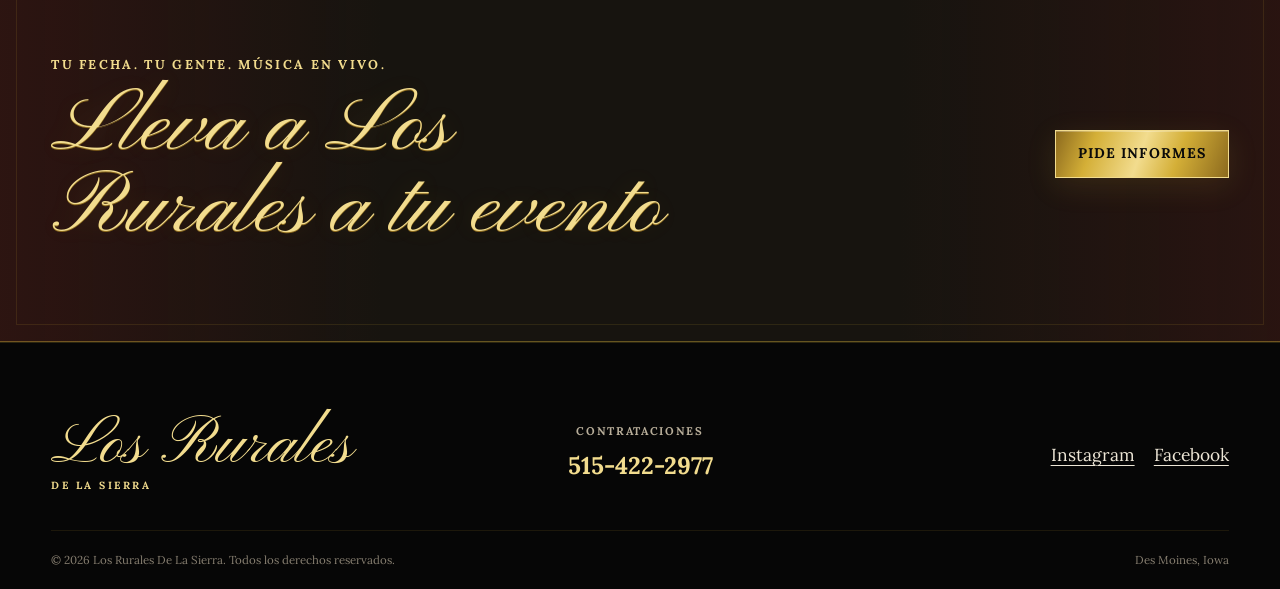
==== commit 61b3d94f: "Add files via upload" ====
--- a/index.html
+++ b/index.html
@@ -99,7 +99,10 @@
 
       <div class="hero__content shell">
         <p class="eyebrow hero__eyebrow">Des Moines, Iowa · Regional Mexicano</p>
-        <h1 class="hero__title" id="hero-title" data-text="Los Rurales De La Sierra">Los Rurales De La Sierra</h1>
+        <h1 class="hero__title" id="hero-title">
+          <span class="hero__title-main" data-text="Los Rurales">Los Rurales</span>
+          <span class="hero__title-sub" data-text="De La Sierra">De La Sierra</span>
+        </h1>
         <p class="hero__tagline">Sierreño en vivo para ponerle ambiente a la noche.</p>
         <div class="hero__actions">
           <a class="button button--gold" href="tel:5154222977">Llamar ahora</a>
--- a/assets/css/style.css
+++ b/assets/css/style.css
@@ -696,6 +696,11 @@
   filter: sepia(0.14) saturate(0.82) contrast(1.1) brightness(0.88);
 }
 
+.story__photo img {
+  aspect-ratio: auto;
+  height: auto;
+}
+
 /* Music */
 .music {
   position: relative;
@@ -1935,3 +1940,185 @@
     transform: none;
   }
 }
+
+/* Mobile home hero and gallery. */
+@media (max-width: 47.99rem) {
+  .hero {
+    min-height: 0;
+    display: flex;
+    flex-direction: column;
+    place-items: initial;
+  }
+
+  .hero__content {
+    display: contents;
+  }
+
+  .hero__eyebrow,
+  .hero__title,
+  .hero__tagline {
+    order: 1;
+    width: var(--shell);
+    margin-inline: auto;
+    position: relative;
+    z-index: 2;
+    text-align: center;
+  }
+
+  .hero__eyebrow {
+    margin-top: clamp(3.25rem, 11vw, 4.5rem);
+  }
+
+  .hero__tagline {
+    margin-bottom: clamp(2.25rem, 8vw, 3.25rem);
+  }
+
+  .hero__media {
+    position: relative;
+    inset: auto;
+    z-index: 0;
+    order: 2;
+    width: 100%;
+    transform: none;
+    will-change: auto;
+    border-top: 1px solid rgba(212, 175, 55, 0.22);
+  }
+
+  .hero__media img {
+    width: 100%;
+    height: auto;
+    object-fit: contain;
+    object-position: center;
+  }
+
+  .hero__scrim,
+  .hero__texture {
+    display: none;
+  }
+
+
+  .hero__actions {
+    order: 3;
+    width: var(--shell);
+    margin: 0 auto;
+    padding-block: clamp(1.4rem, 5vw, 2rem) clamp(2.75rem, 9vw, 4rem);
+    position: relative;
+    z-index: 2;
+    background: var(--black);
+  }
+
+  .hero__title {
+    font-size: clamp(3.6rem, 15vw, 6.35rem);
+  }
+
+  .hero__corner {
+    top: 0.75rem;
+    width: clamp(5rem, 22vw, 7.25rem);
+    opacity: 0.32;
+  }
+
+  .hero__bottom-rule {
+    display: none;
+  }
+
+  .gallery-strip {
+    grid-template-columns: minmax(0, 1fr);
+    max-width: 32rem;
+    margin-inline: auto;
+  }
+
+  .gallery-strip__item:last-child:nth-child(odd) {
+    grid-column: auto;
+    width: auto;
+  }
+}
+
+/* Desktop home hero composition. */
+@media (min-width: 48rem) {
+  .hero {
+    min-height: 0;
+    display: flex;
+    flex-direction: column;
+    place-items: initial;
+    overflow: hidden;
+  }
+
+  .hero__content {
+    display: contents;
+    padding: 0;
+  }
+
+  .hero__eyebrow,
+  .hero__title,
+  .hero__tagline {
+    order: 1;
+    width: var(--shell);
+    margin-inline: auto;
+    position: relative;
+    z-index: 2;
+    text-align: center;
+  }
+
+  .hero__eyebrow {
+    margin-top: clamp(2.1rem, 3.5vw, 3.5rem);
+    margin-bottom: 0.45rem;
+  }
+
+  .hero__title {
+    max-width: 11ch;
+    font-size: clamp(5.5rem, 9.5vw, 10rem);
+    line-height: 0.78;
+  }
+
+  .hero__tagline {
+    margin-top: clamp(0.9rem, 1.5vw, 1.35rem);
+    margin-bottom: clamp(1.6rem, 2.7vw, 2.5rem);
+    font-size: clamp(1rem, 1.45vw, 1.3rem);
+  }
+
+  .hero__media {
+    position: relative;
+    inset: auto;
+    z-index: 0;
+    order: 2;
+    width: min(100%, 1600px);
+    margin-inline: auto;
+    transform: none;
+    will-change: auto;
+    border-top: 1px solid rgba(212, 175, 55, 0.22);
+    border-bottom: 1px solid rgba(212, 175, 55, 0.22);
+    background: var(--black);
+  }
+
+  .hero__media img {
+    width: 100%;
+    height: auto;
+    object-fit: contain;
+    object-position: center;
+    filter: sepia(0.12) saturate(0.82) contrast(1.12) brightness(0.82);
+  }
+
+  .hero__scrim,
+  .hero__texture {
+    display: none;
+  }
+
+  .hero__actions {
+    order: 3;
+    width: var(--shell);
+    margin: 0 auto;
+    padding-block: clamp(1.35rem, 2.2vw, 2rem) clamp(3rem, 5vw, 4.5rem);
+    position: relative;
+    z-index: 2;
+    background: var(--black);
+  }
+
+  .hero__corner {
+    top: 0.65rem;
+    opacity: 0.34;
+  }
+
+  .hero__bottom-rule {
+    bottom: clamp(0.85rem, 1.5vw, 1.25rem);
+  }
+}
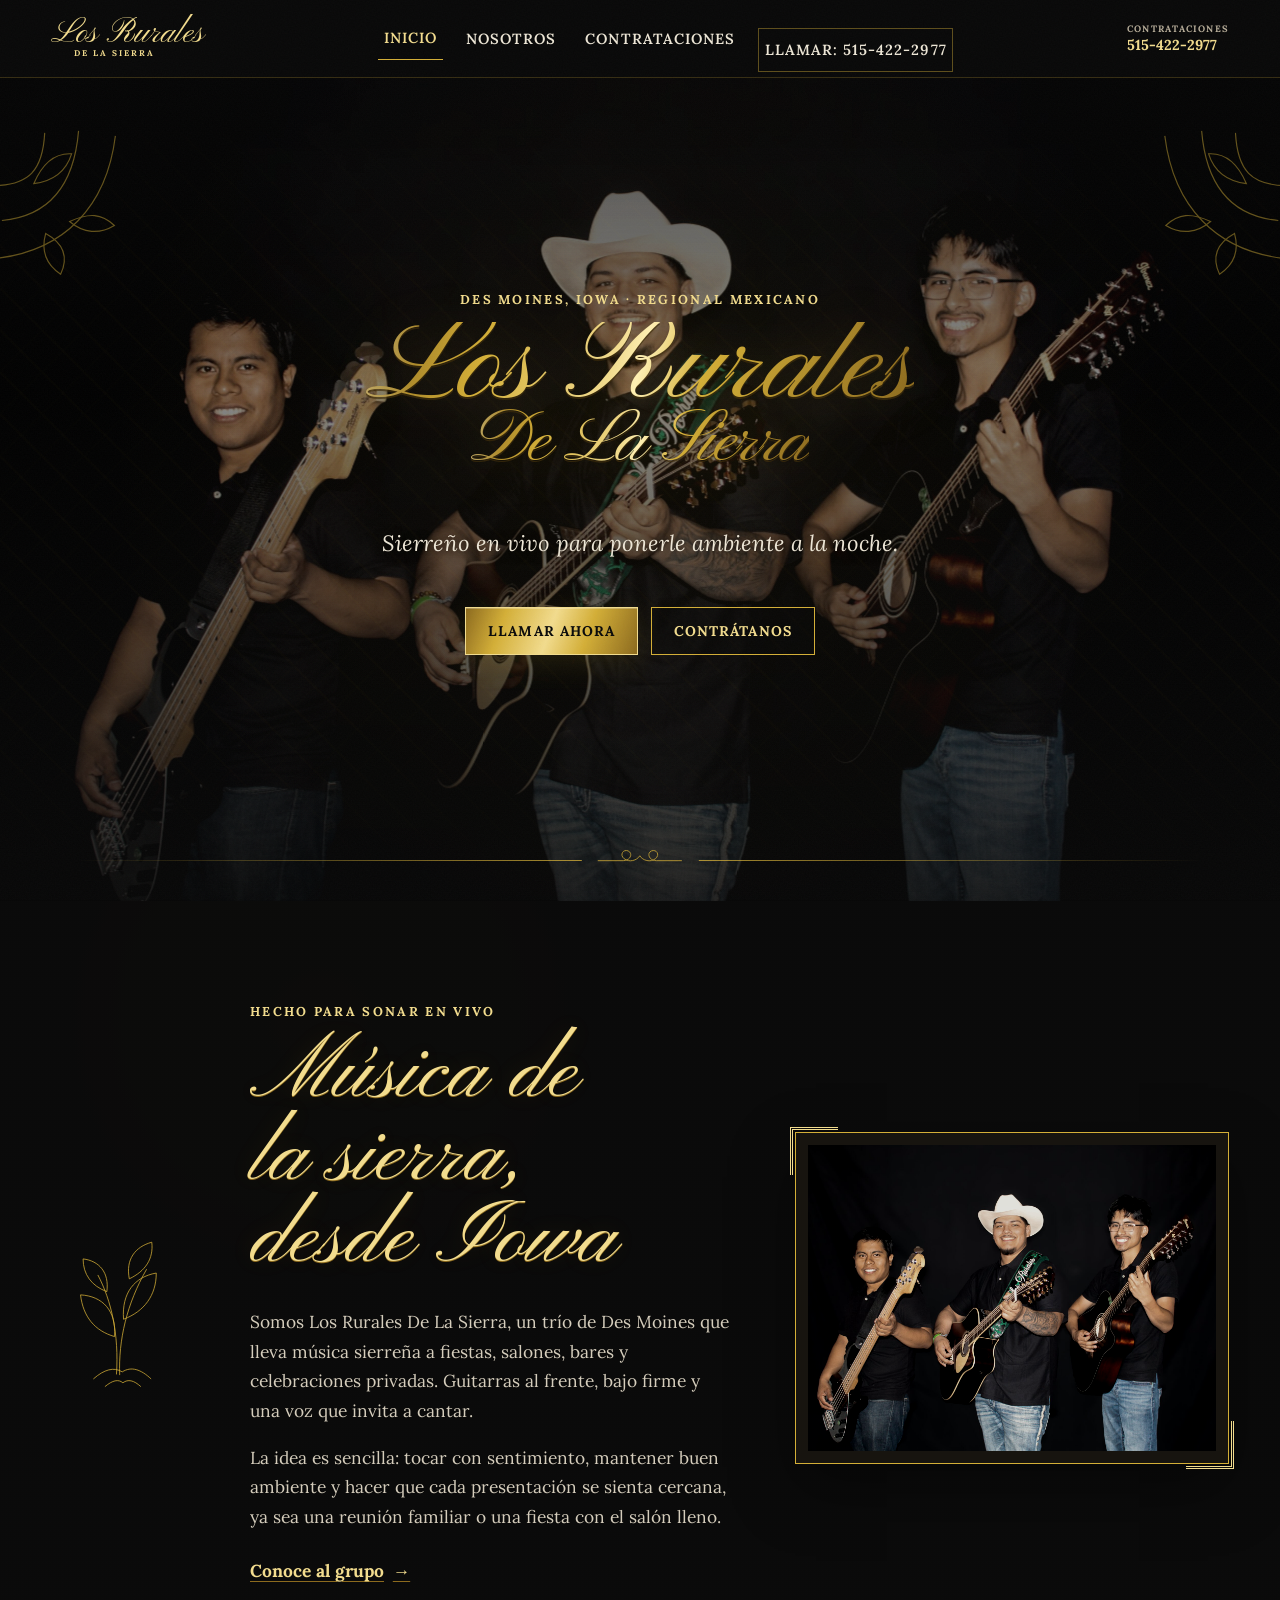
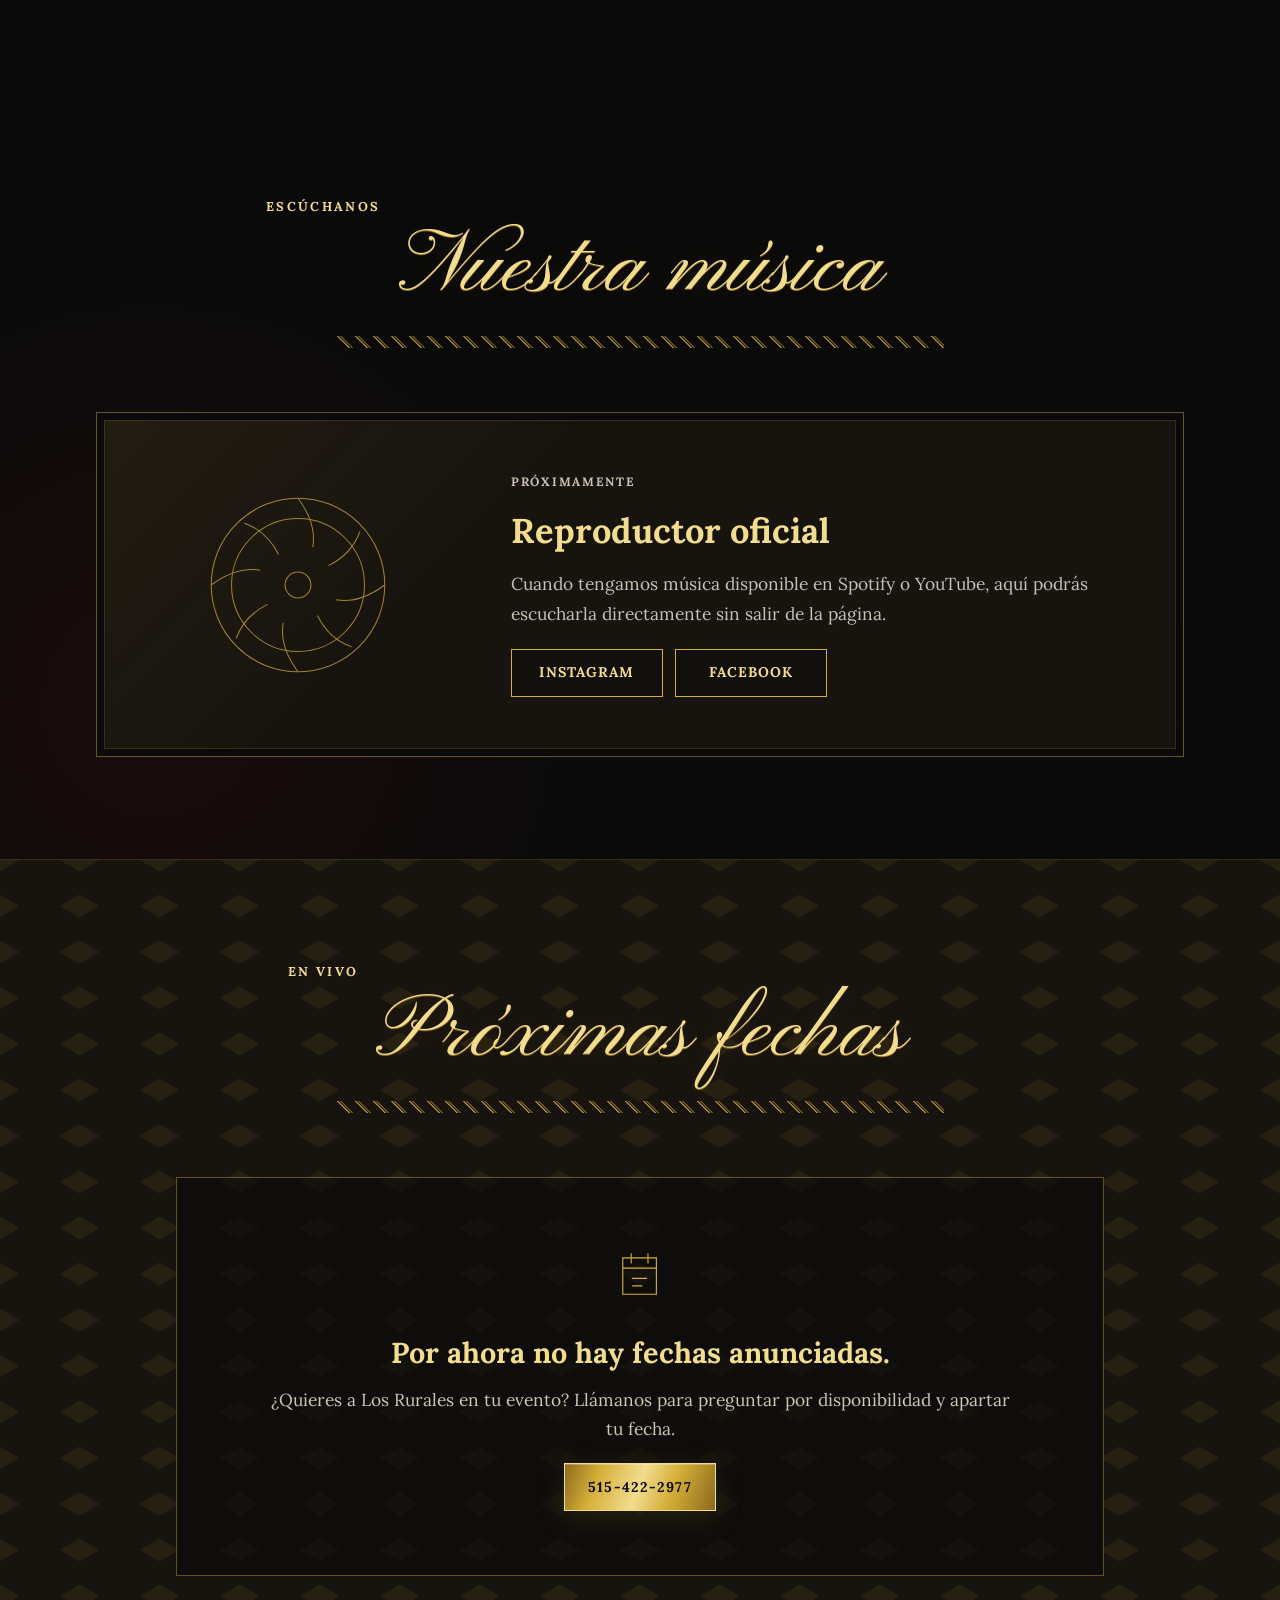
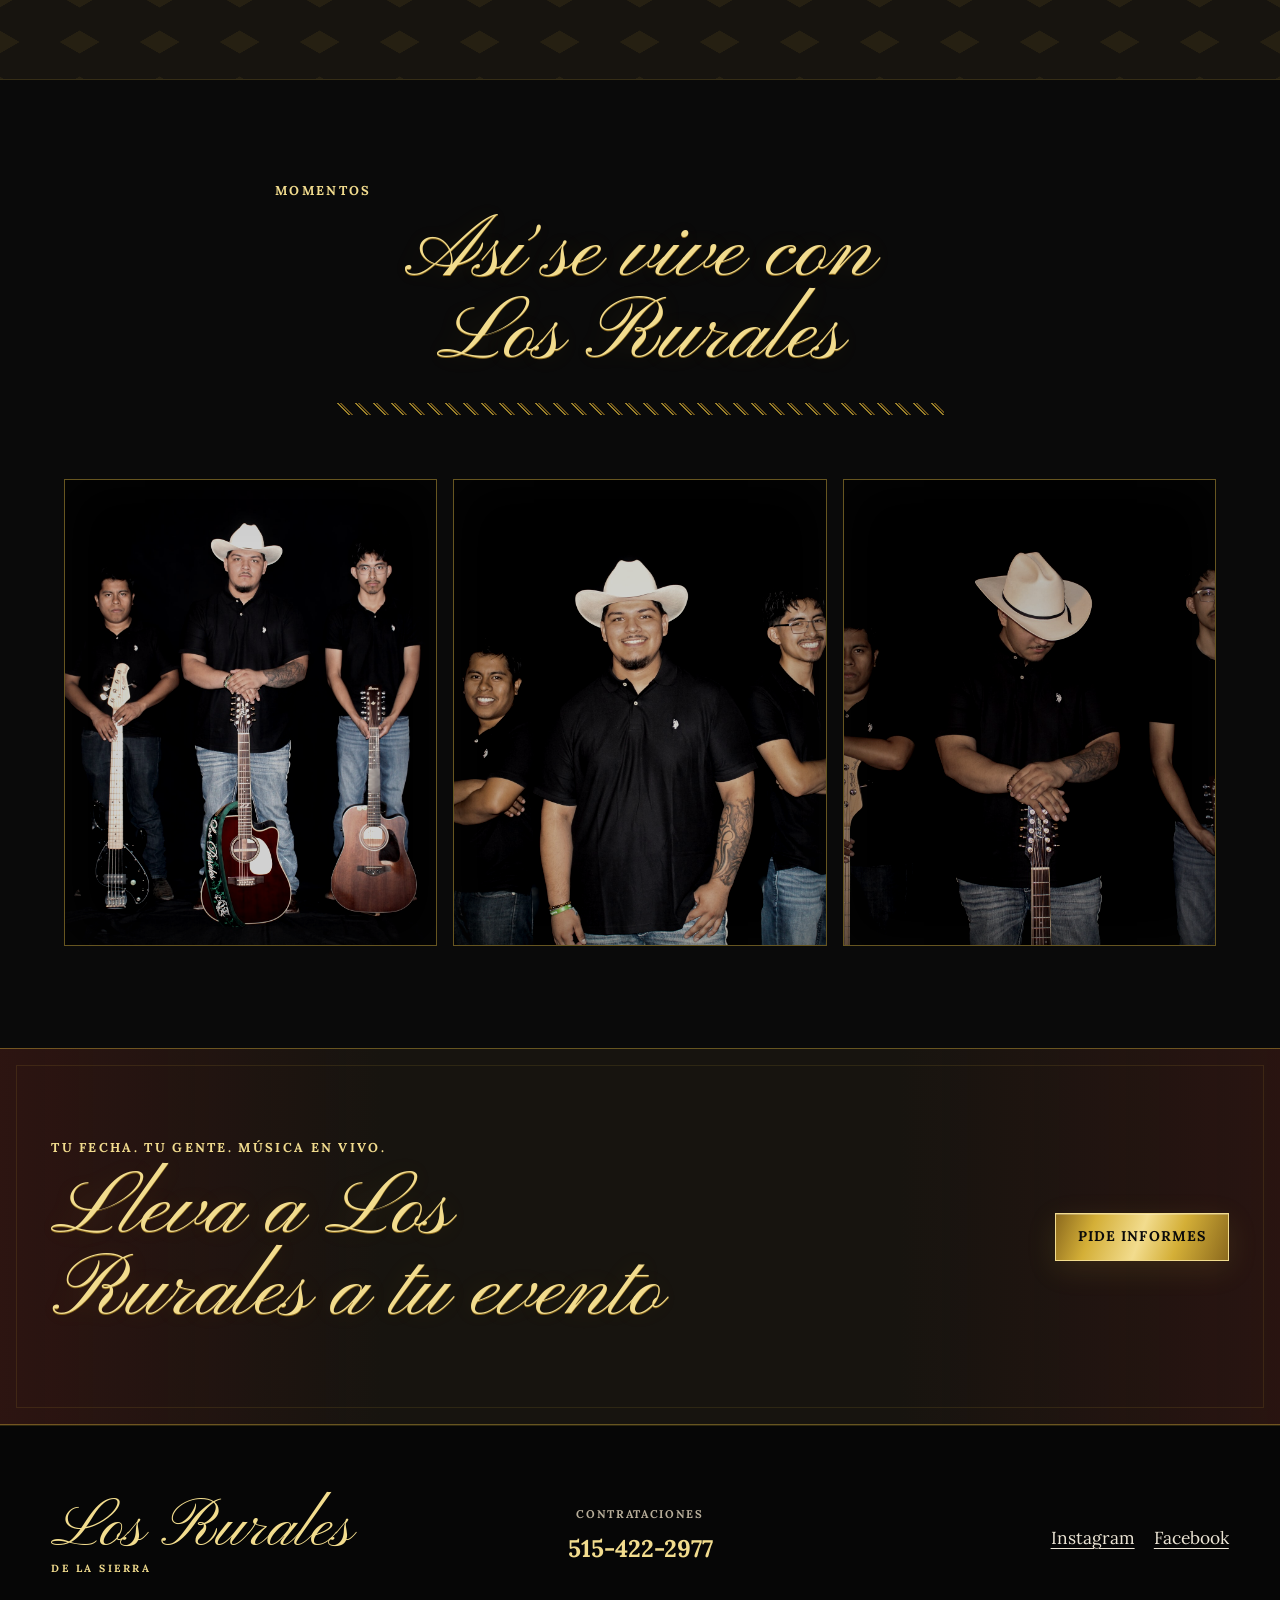
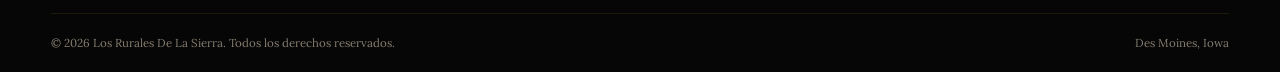
==== commit fdd2a675: "Add files via upload" ====
--- a/index.html
+++ b/index.html
@@ -3,19 +3,22 @@
 <head>
   <meta charset="utf-8">
   <meta name="viewport" content="width=device-width, initial-scale=1">
-  <title>Los Rurales De La Sierra | Música sierreña en Des Moines</title>
-  <meta name="description" content="Los Rurales De La Sierra llevan música sierreña en vivo a fiestas, salones y eventos en Des Moines, Iowa. Contrataciones: 515-422-2977.">
+  <title>Los Rurales De La Sierra — Des Moines, Iowa</title>
+  <meta name="description" content="Los Rurales De La Sierra — música sierreña en vivo desde Des Moines, Iowa. Contrataciones: 515-422-2977.">
   <link rel="canonical" href="https://losruralesdelasierra.com/">
   <meta property="og:type" content="website">
-  <meta property="og:title" content="Los Rurales De La Sierra | Des Moines, Iowa">
+  <meta property="og:site_name" content="Los Rurales De La Sierra">
+  <meta property="og:title" content="Los Rurales De La Sierra — Des Moines, Iowa">
   <meta property="og:description" content="Música sierreña en vivo para fiestas y eventos. Contrataciones al 515-422-2977.">
   <meta property="og:url" content="https://losruralesdelasierra.com/">
   <meta property="og:image" content="https://losruralesdelasierra.com/images/og-cover.jpg">
   <meta property="og:locale" content="es_MX">
   <meta name="twitter:card" content="summary_large_image">
-  <meta name="twitter:title" content="Los Rurales De La Sierra | Des Moines, Iowa">
+  <meta name="twitter:title" content="Los Rurales De La Sierra — Des Moines, Iowa">
   <meta name="twitter:description" content="Música sierreña en vivo para fiestas y eventos. Contrataciones al 515-422-2977.">
   <meta name="twitter:image" content="https://losruralesdelasierra.com/images/og-cover.jpg">
+  <meta name="application-name" content="Los Rurales De La Sierra">
+  <meta name="apple-mobile-web-app-title" content="Los Rurales De La Sierra">
   <link rel="icon" href="images/favicon.svg" type="image/svg+xml">
   <link rel="preconnect" href="https://fonts.googleapis.com">
   <link rel="preconnect" href="https://fonts.gstatic.com" crossorigin>
--- a/assets/css/style.css
+++ b/assets/css/style.css
@@ -1966,11 +1966,19 @@
   }
 
   .hero__eyebrow {
-    margin-top: clamp(3.25rem, 11vw, 4.5rem);
+    margin-top: clamp(1.8rem, 6vw, 2.5rem);
+    margin-bottom: 0.45rem;
+    font-size: clamp(0.56rem, 2.05vw, 0.66rem);
+    letter-spacing: 0.13em;
+    line-height: 1.3;
   }
 
   .hero__tagline {
-    margin-bottom: clamp(2.25rem, 8vw, 3.25rem);
+    max-width: 30rem;
+    margin-top: 0.45rem;
+    margin-bottom: clamp(0.9rem, 3vw, 1.25rem);
+    font-size: clamp(0.76rem, 2.8vw, 0.9rem);
+    line-height: 1.45;
   }
 
   .hero__media {
@@ -2033,92 +2041,76 @@
   }
 }
 
-/* Desktop home hero composition. */
+/* Two-line hero wordmark hierarchy. */
+.hero__title {
+  display: flex;
+  flex-direction: column;
+  align-items: center;
+  max-width: none;
+  background: none;
+  -webkit-background-clip: initial;
+  background-clip: initial;
+  -webkit-text-fill-color: currentColor;
+}
+
+.hero__title::after {
+  content: none;
+}
+
+.hero__title-main,
+.hero__title-sub {
+  position: relative;
+  display: block;
+  width: fit-content;
+  color: var(--gold-light);
+  background:
+    linear-gradient(105deg, var(--gold-deep) 0%, var(--gold) 22%, var(--gold-light) 45%, #fff0b3 50%, var(--gold) 61%, var(--gold-deep) 100%);
+  -webkit-background-clip: text;
+  background-clip: text;
+  -webkit-text-fill-color: transparent;
+}
+
+.hero__title-main::after,
+.hero__title-sub::after {
+  content: attr(data-text);
+  position: absolute;
+  inset: 0;
+  color: transparent;
+  background: linear-gradient(100deg, transparent 40%, rgba(255, 249, 205, 0.92) 49%, transparent 57%);
+  background-size: 240% 100%;
+  background-position: 160% 0;
+  -webkit-background-clip: text;
+  background-clip: text;
+  -webkit-text-fill-color: transparent;
+  pointer-events: none;
+  animation: gold-shimmer 1.55s 0.65s var(--ease) 1 both;
+}
+
+.hero__title-sub {
+  margin-top: -0.04em;
+  font-size: 0.6em;
+  line-height: 0.92;
+}
+
+@media (max-width: 47.99rem) {
+  .hero__title {
+    font-size: clamp(3.35rem, 14vw, 5.75rem);
+    line-height: 0.72;
+  }
+
+  .hero__title-sub {
+    font-size: 0.62em;
+  }
+}
+
 @media (min-width: 48rem) {
-  .hero {
-    min-height: 0;
-    display: flex;
-    flex-direction: column;
-    place-items: initial;
-    overflow: hidden;
-  }
-
-  .hero__content {
-    display: contents;
-    padding: 0;
-  }
-
-  .hero__eyebrow,
-  .hero__title,
-  .hero__tagline {
-    order: 1;
-    width: var(--shell);
-    margin-inline: auto;
-    position: relative;
-    z-index: 2;
-    text-align: center;
-  }
-
-  .hero__eyebrow {
-    margin-top: clamp(2.1rem, 3.5vw, 3.5rem);
-    margin-bottom: 0.45rem;
-  }
-
   .hero__title {
-    max-width: 11ch;
-    font-size: clamp(5.5rem, 9.5vw, 10rem);
-    line-height: 0.78;
-  }
-
-  .hero__tagline {
-    margin-top: clamp(0.9rem, 1.5vw, 1.35rem);
-    margin-bottom: clamp(1.6rem, 2.7vw, 2.5rem);
-    font-size: clamp(1rem, 1.45vw, 1.3rem);
-  }
-
-  .hero__media {
-    position: relative;
-    inset: auto;
-    z-index: 0;
-    order: 2;
-    width: min(100%, 1600px);
-    margin-inline: auto;
-    transform: none;
-    will-change: auto;
-    border-top: 1px solid rgba(212, 175, 55, 0.22);
-    border-bottom: 1px solid rgba(212, 175, 55, 0.22);
-    background: var(--black);
-  }
-
-  .hero__media img {
-    width: 100%;
-    height: auto;
-    object-fit: contain;
-    object-position: center;
-    filter: sepia(0.12) saturate(0.82) contrast(1.12) brightness(0.82);
-  }
-
-  .hero__scrim,
-  .hero__texture {
-    display: none;
-  }
-
-  .hero__actions {
-    order: 3;
-    width: var(--shell);
-    margin: 0 auto;
-    padding-block: clamp(1.35rem, 2.2vw, 2rem) clamp(3rem, 5vw, 4.5rem);
-    position: relative;
-    z-index: 2;
-    background: var(--black);
-  }
-
-  .hero__corner {
-    top: 0.65rem;
-    opacity: 0.34;
-  }
-
-  .hero__bottom-rule {
-    bottom: clamp(0.85rem, 1.5vw, 1.25rem);
-  }
-}
+    max-width: 12ch;
+    font-size: clamp(5.4rem, 10vw, 9.5rem);
+    line-height: 0.7;
+  }
+
+  .hero__title-sub {
+    font-size: 0.58em;
+  }
+}
